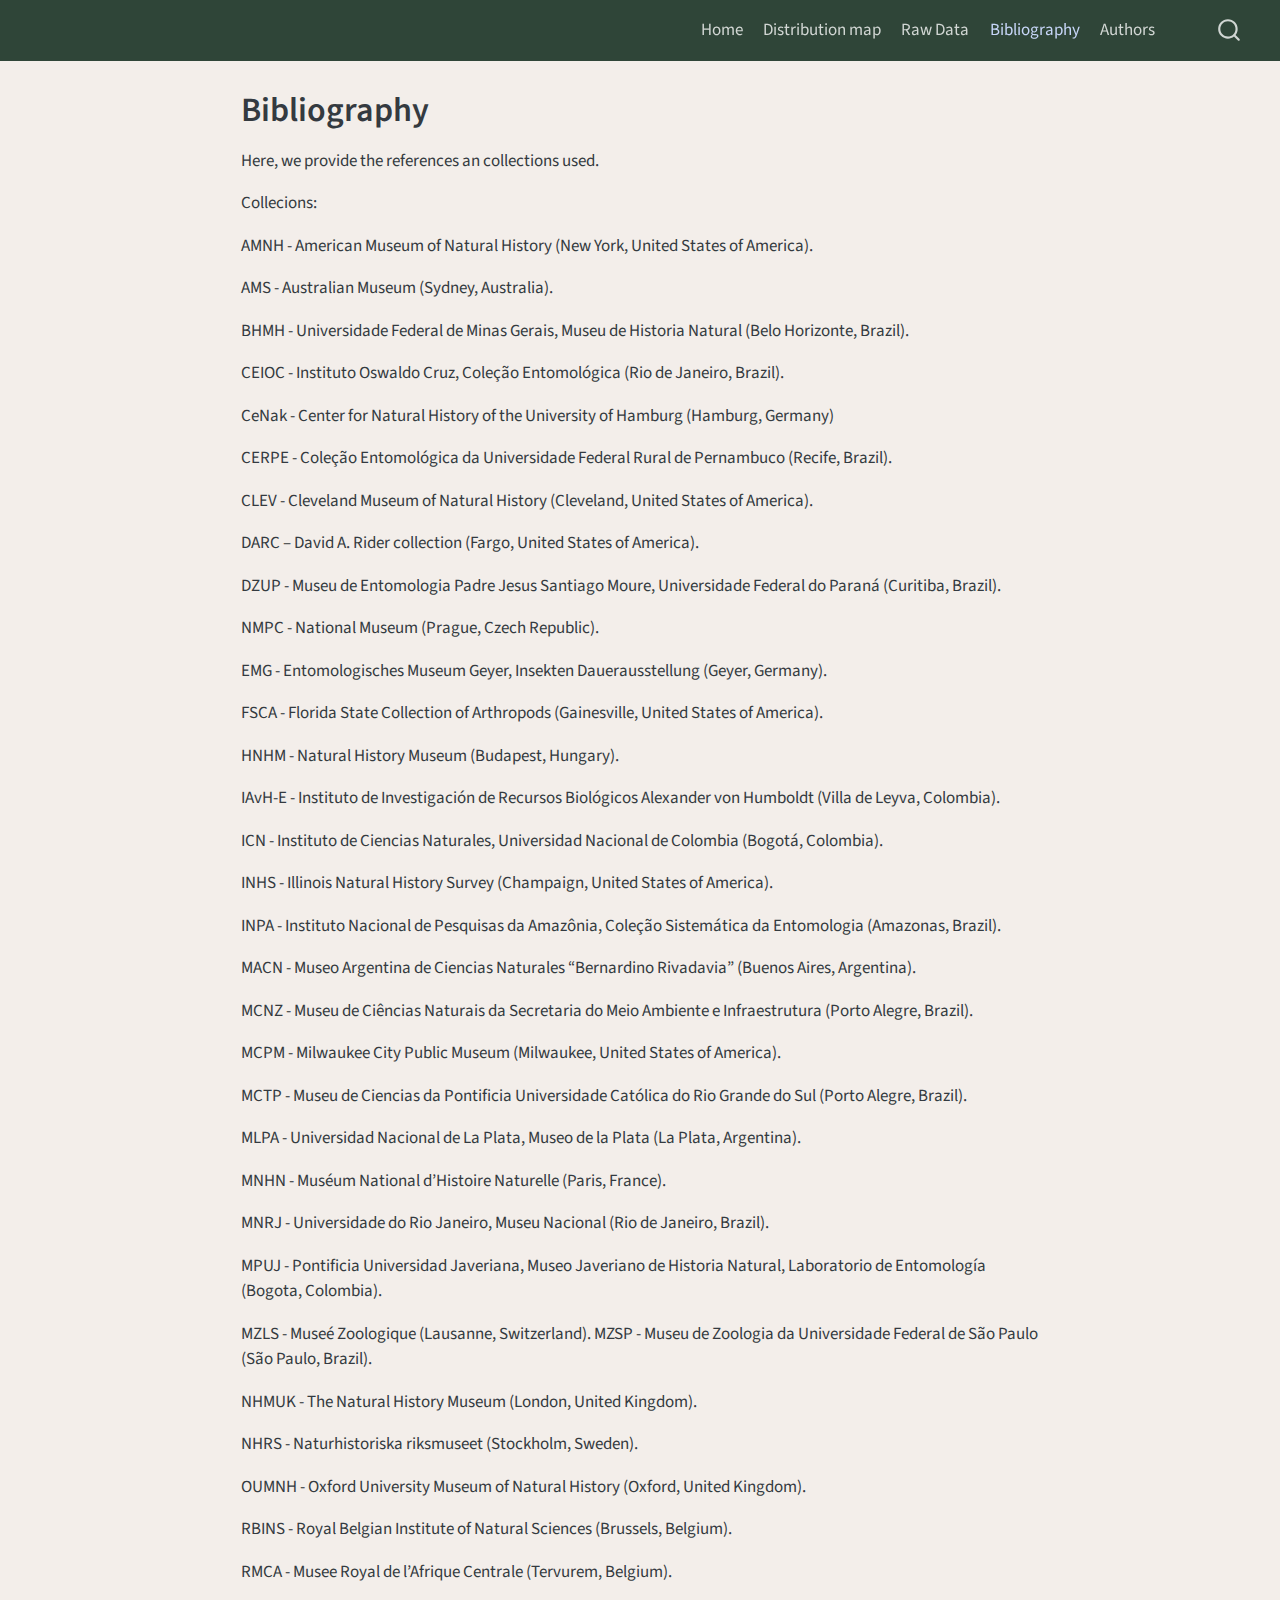
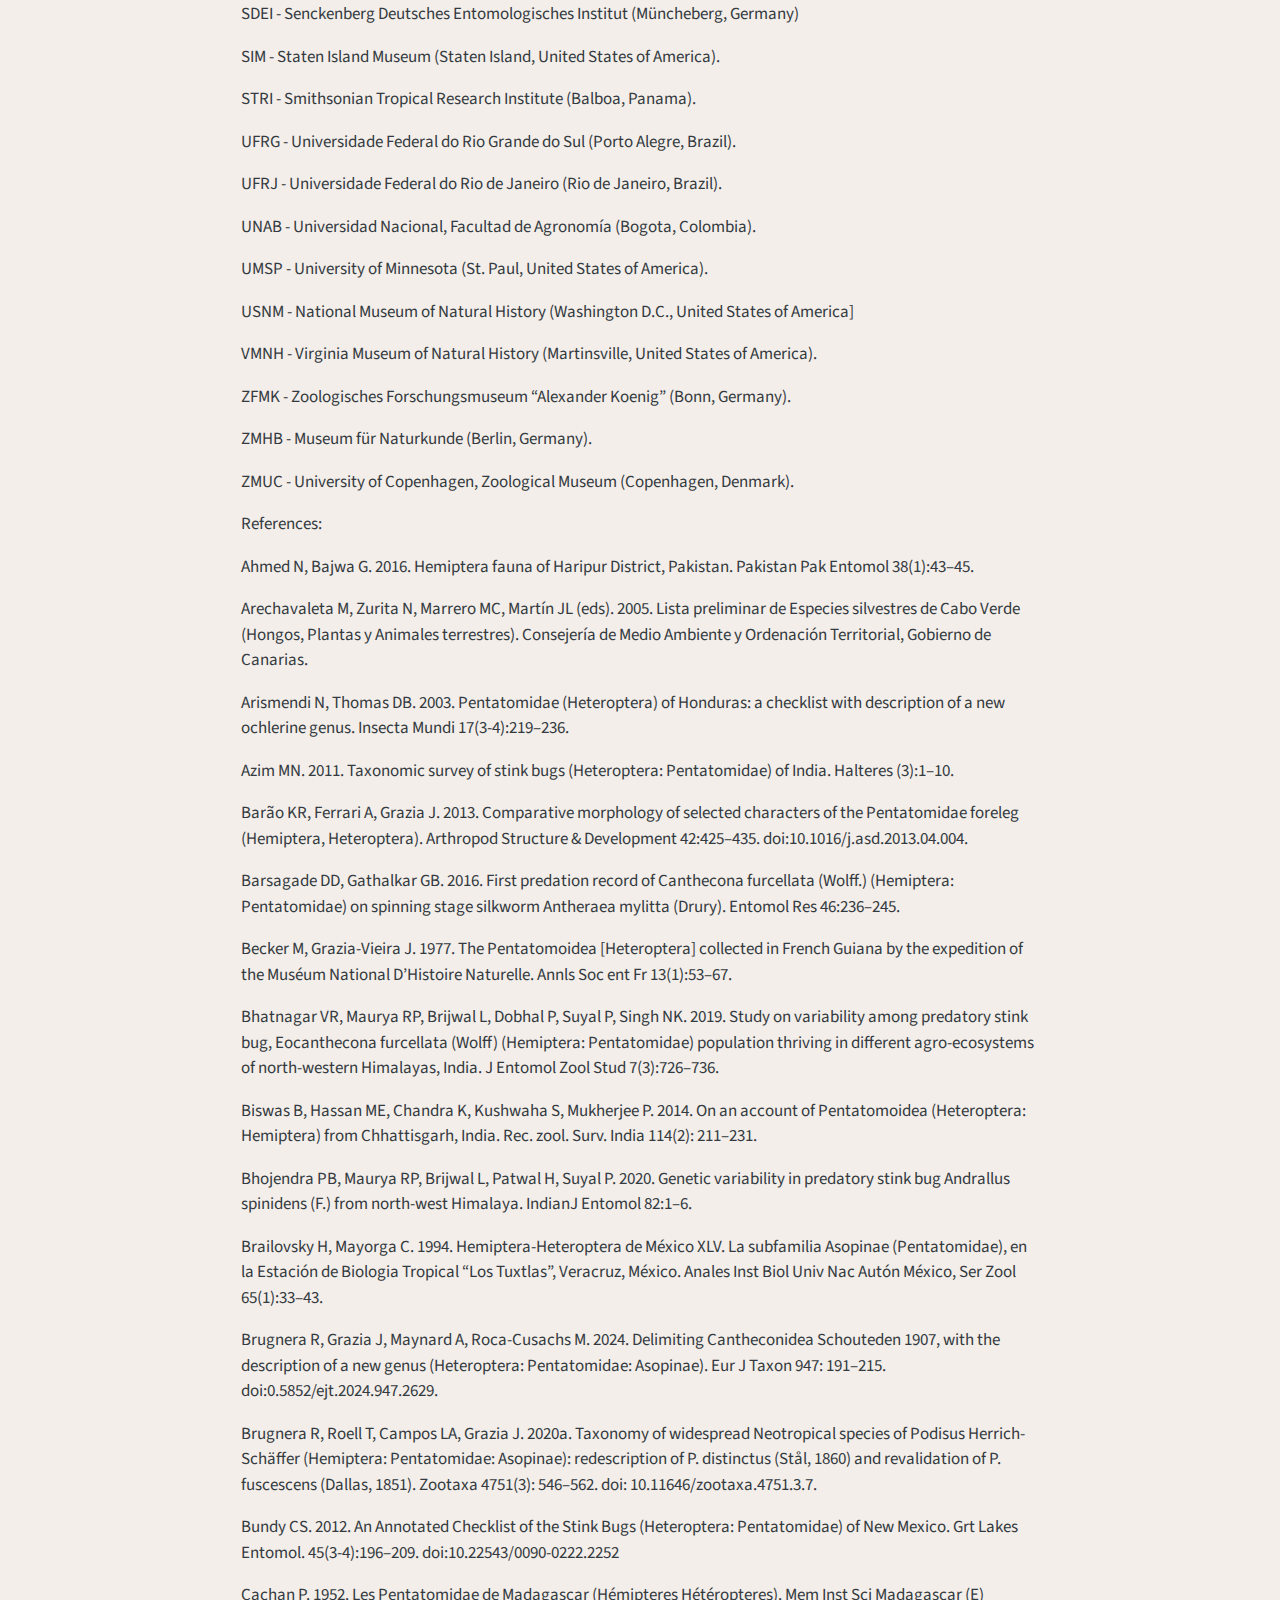
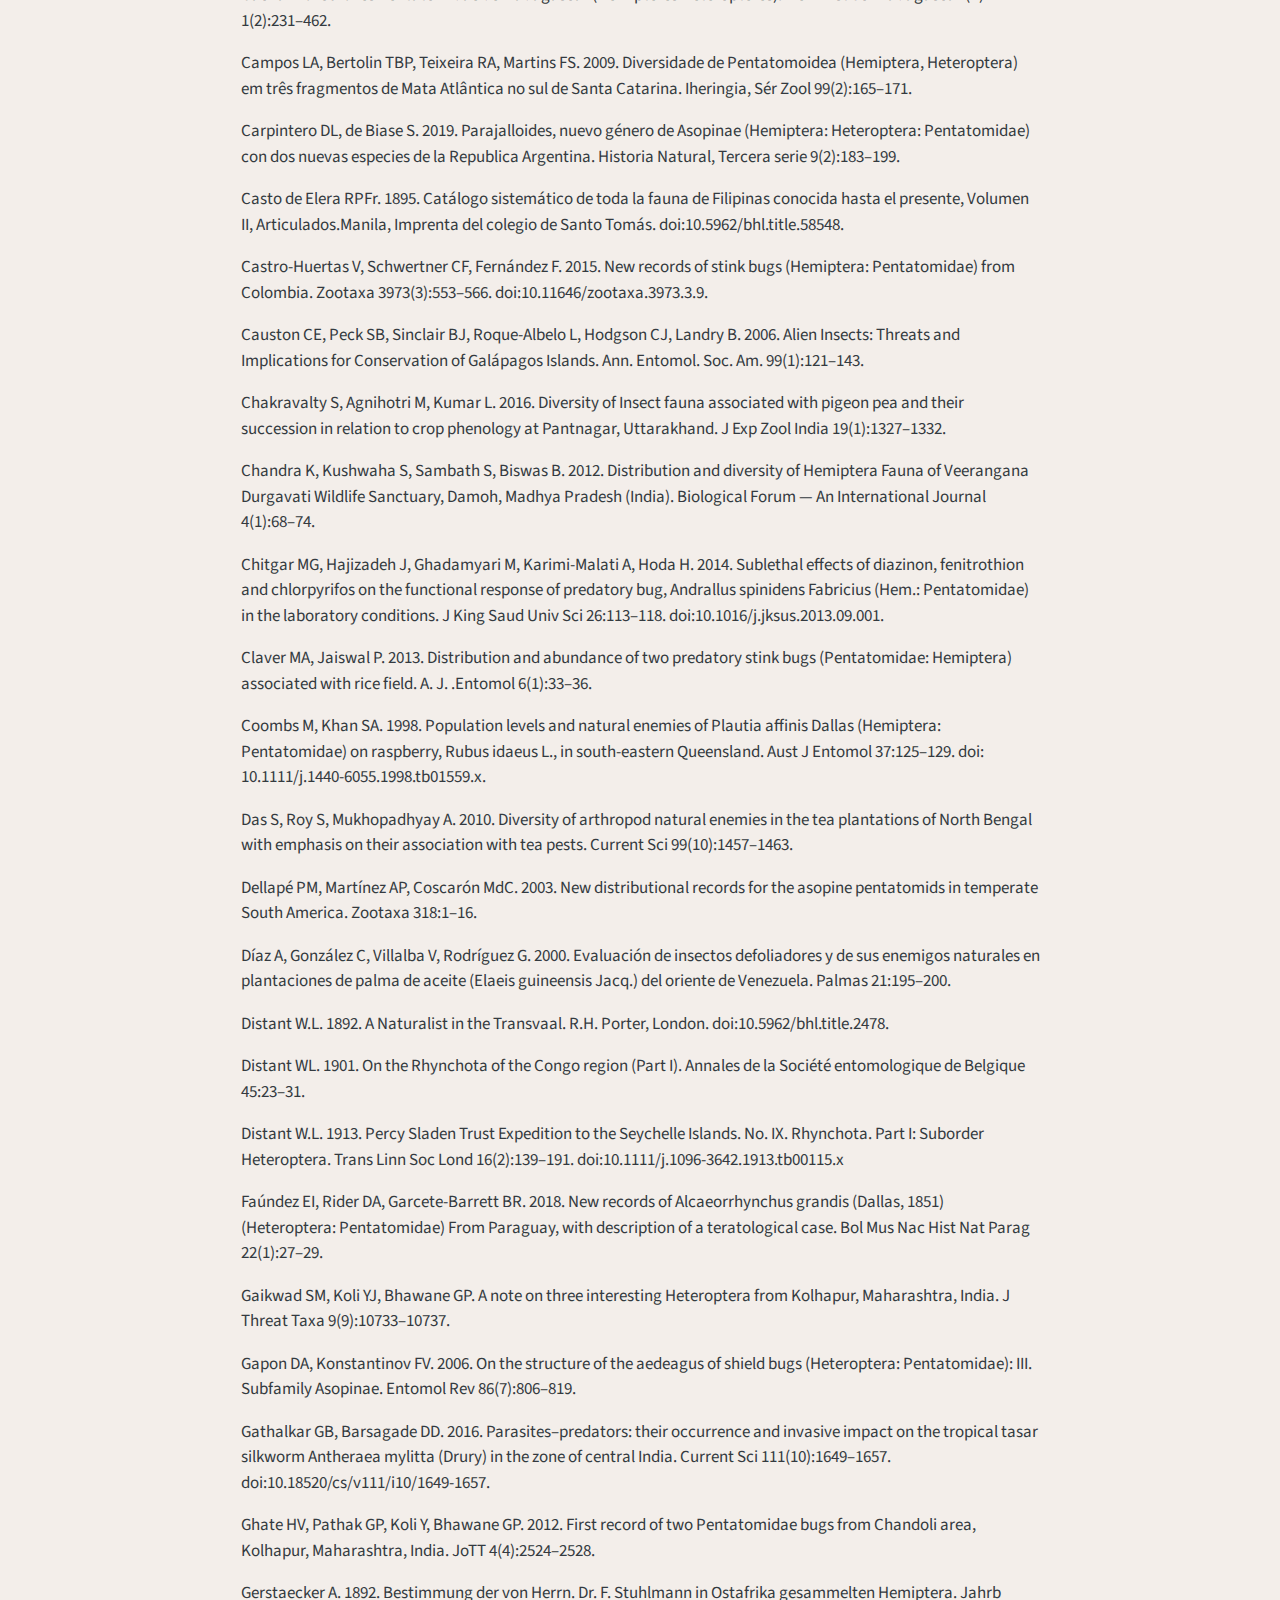
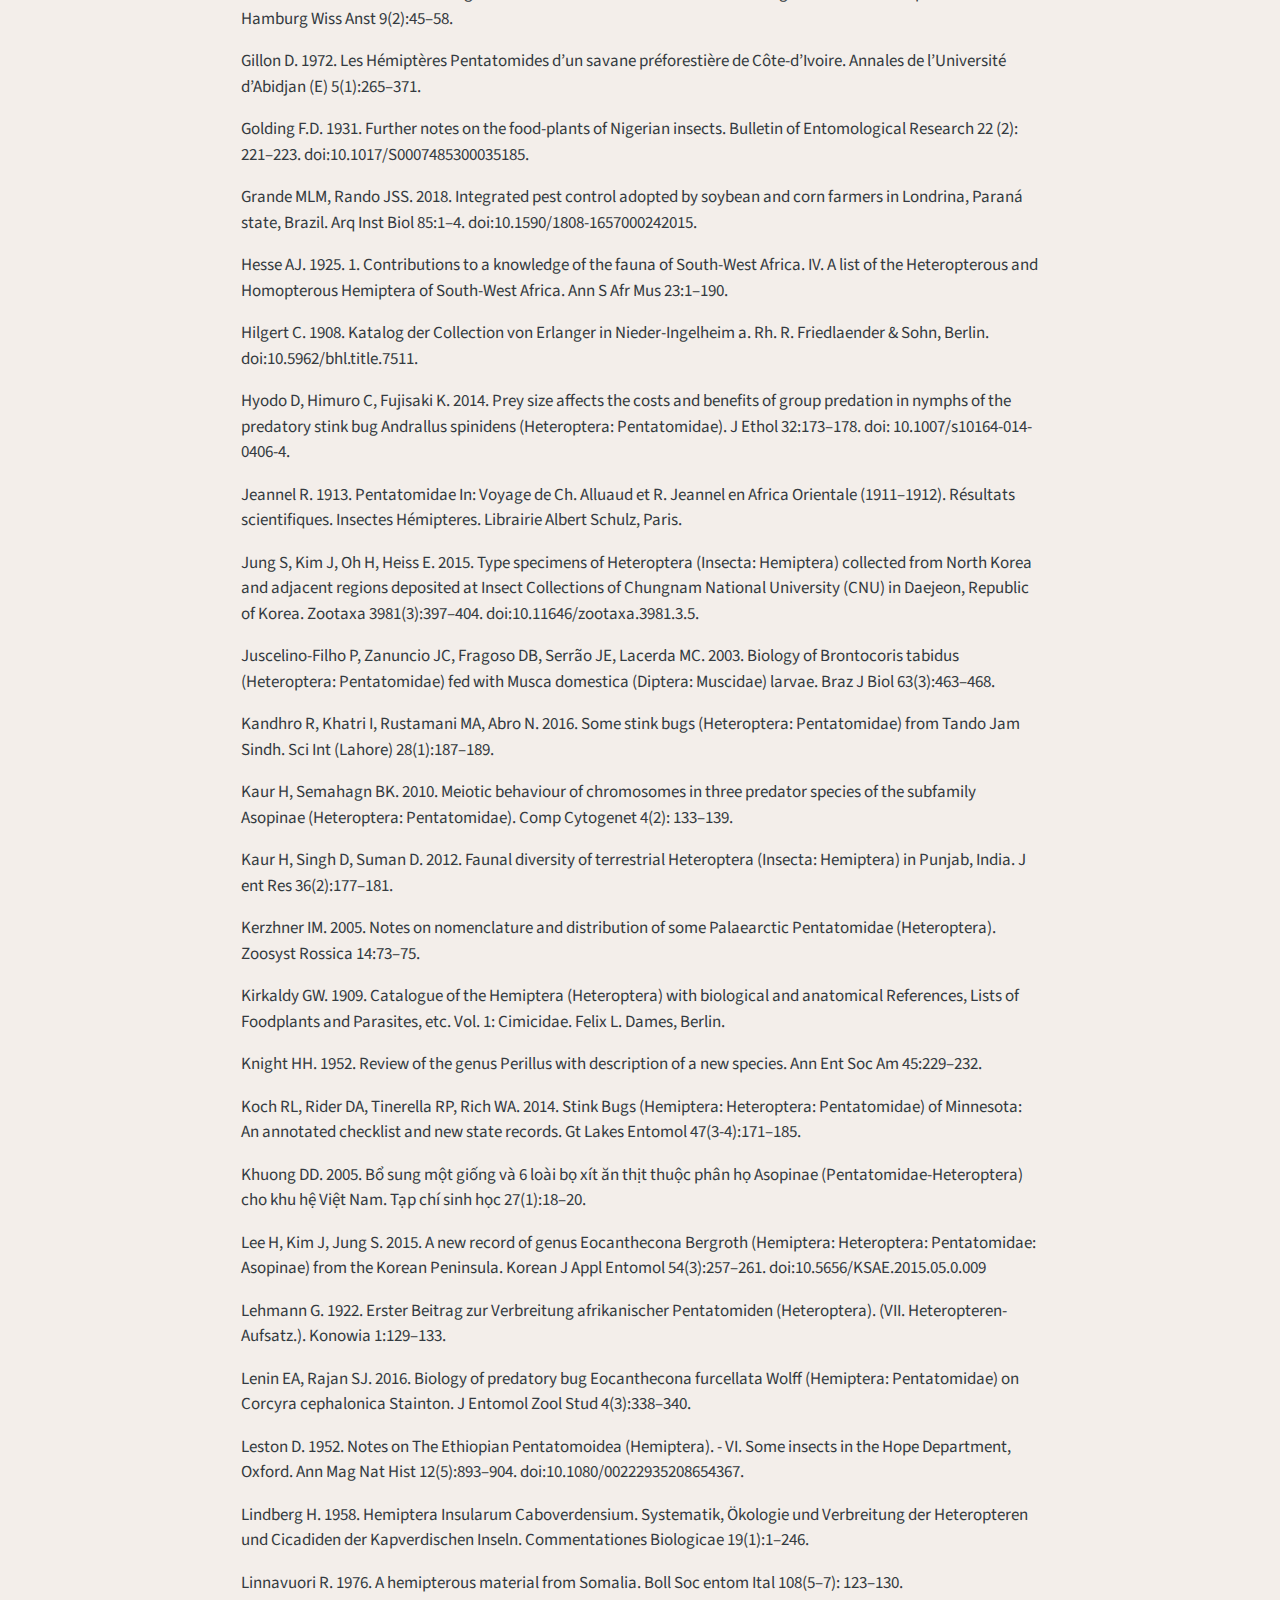
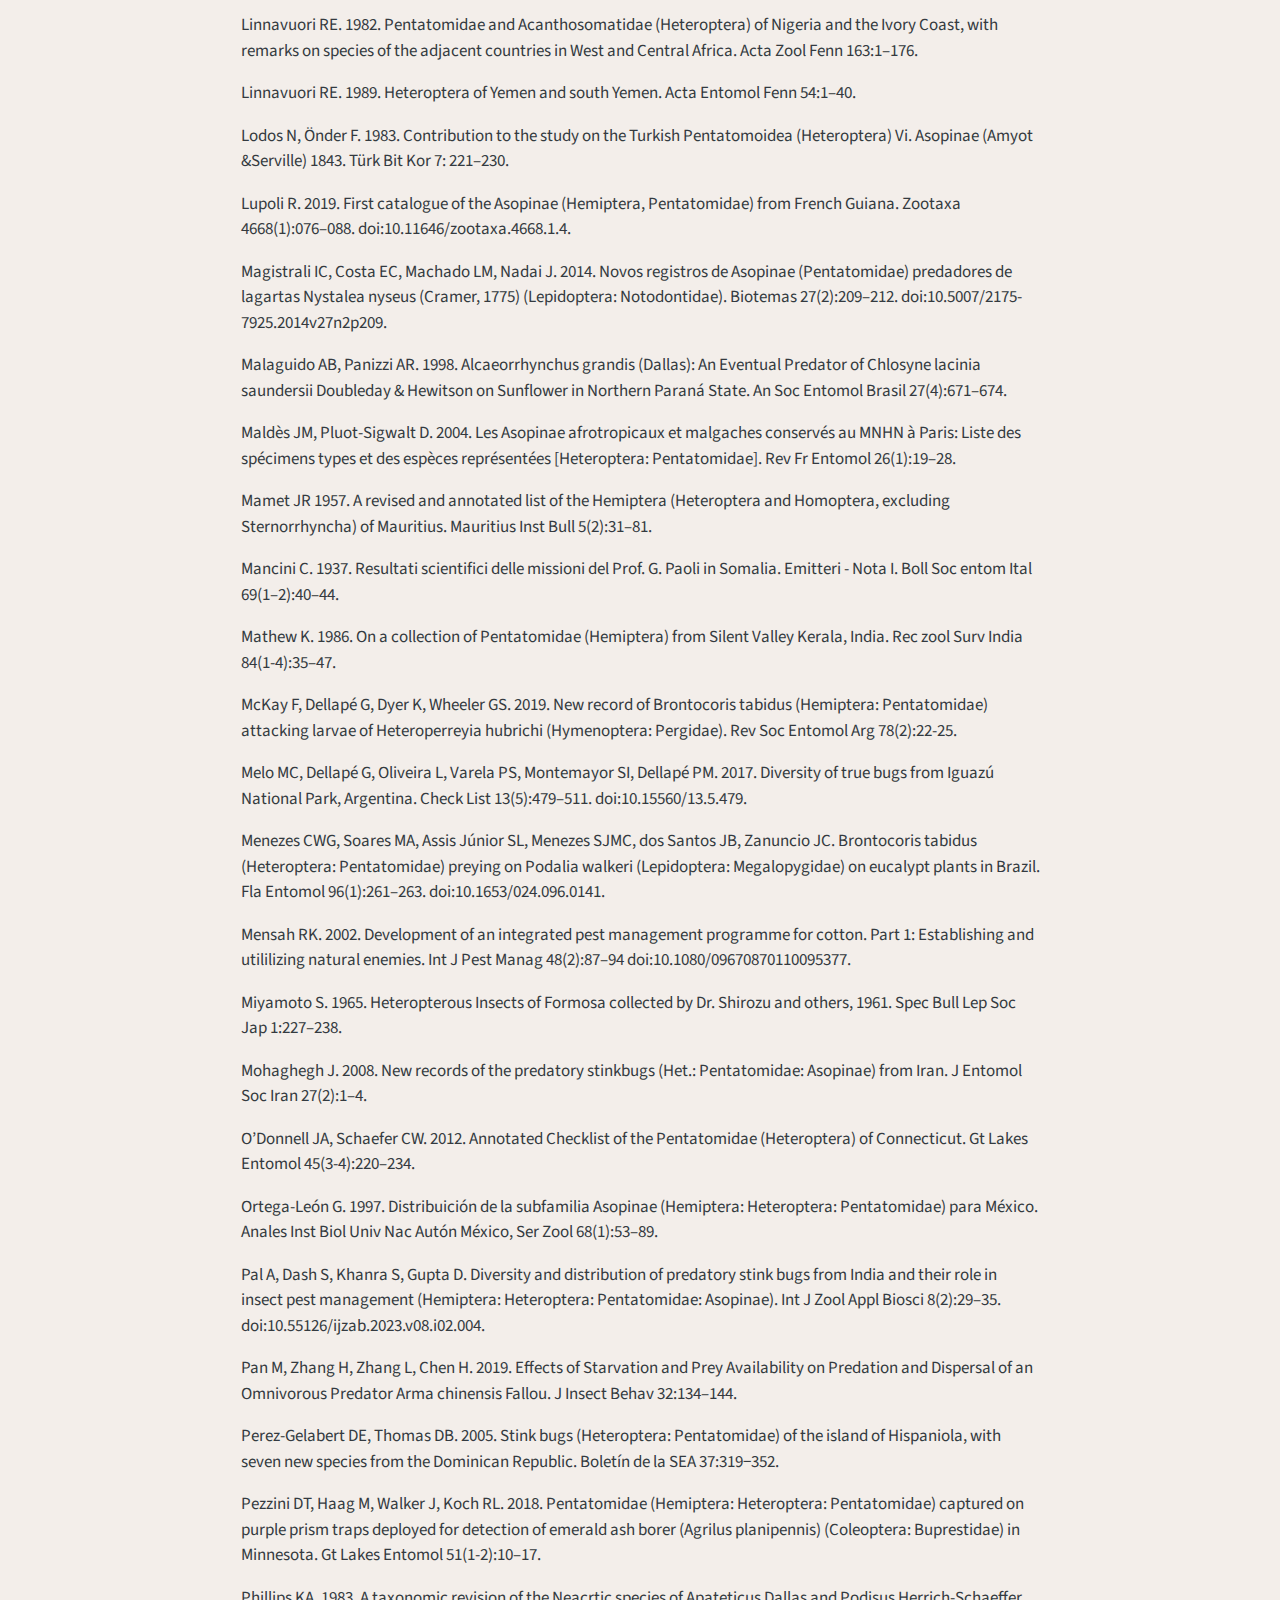
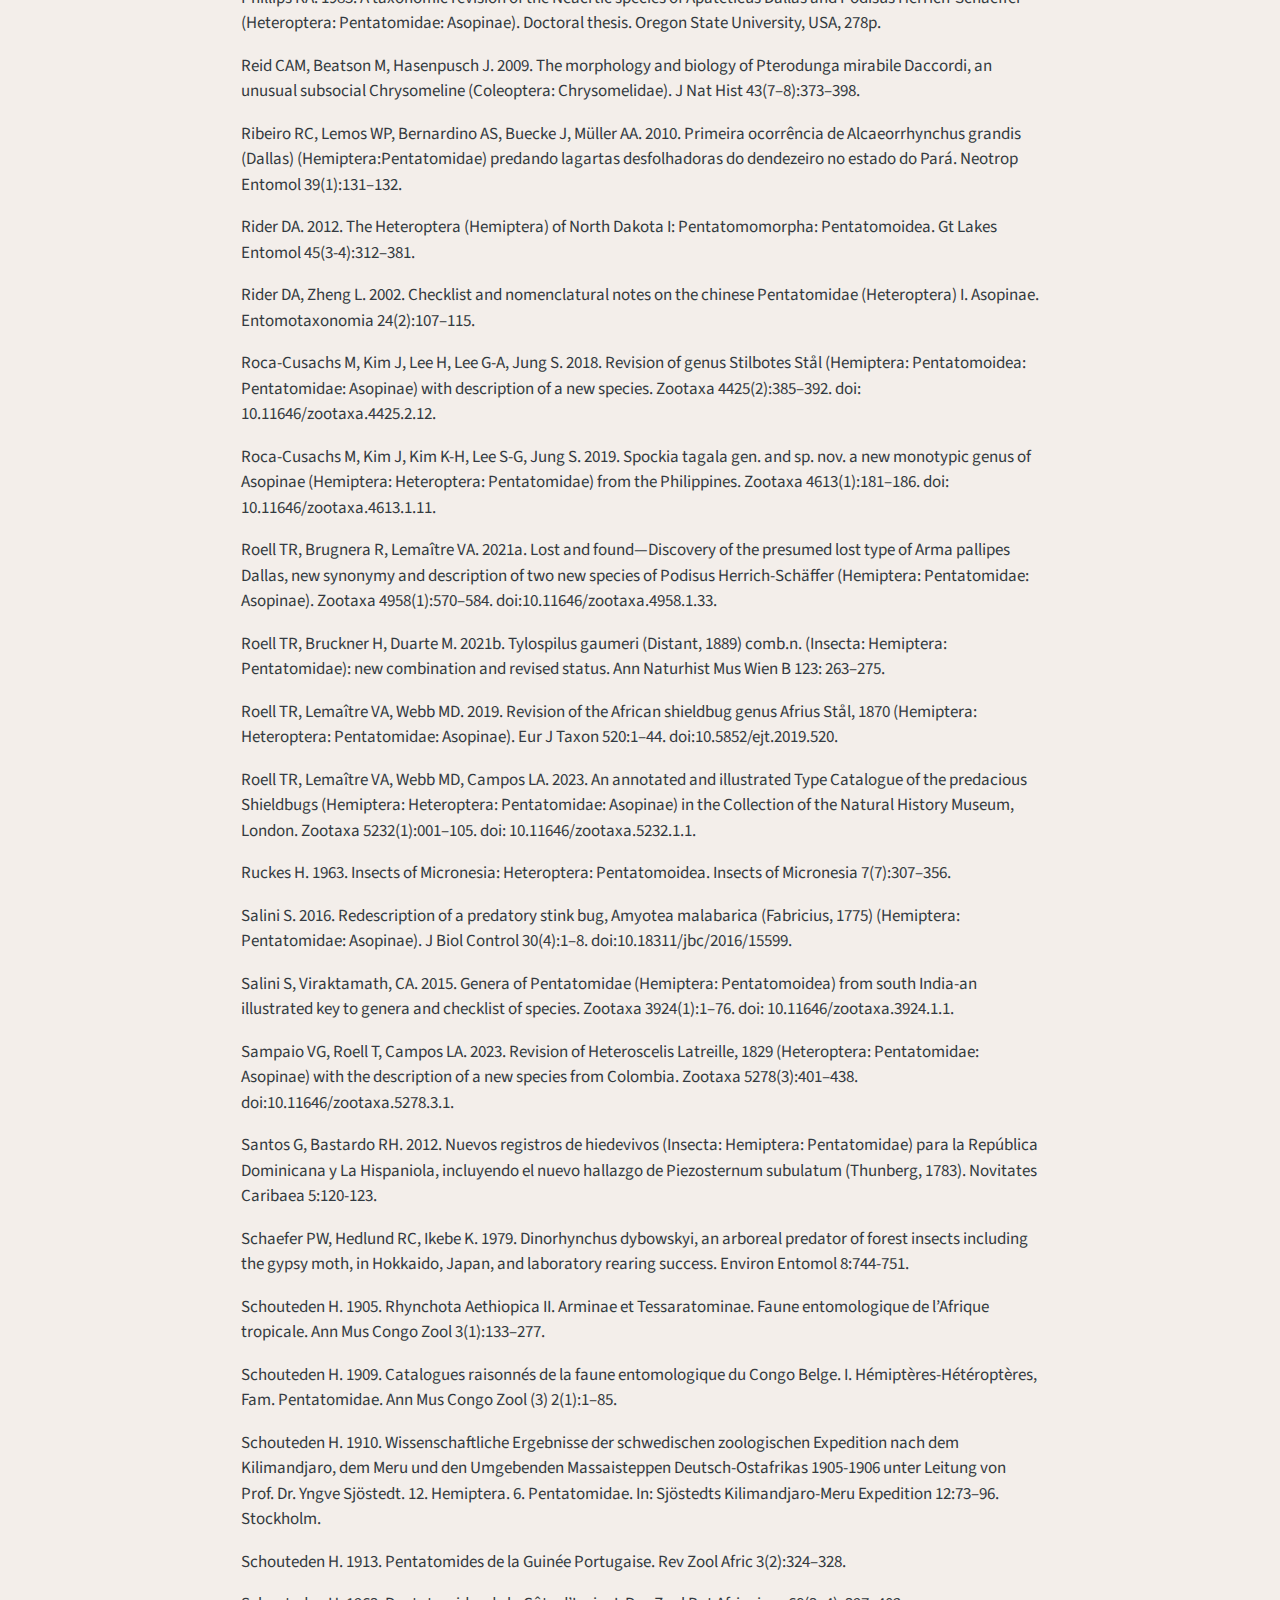
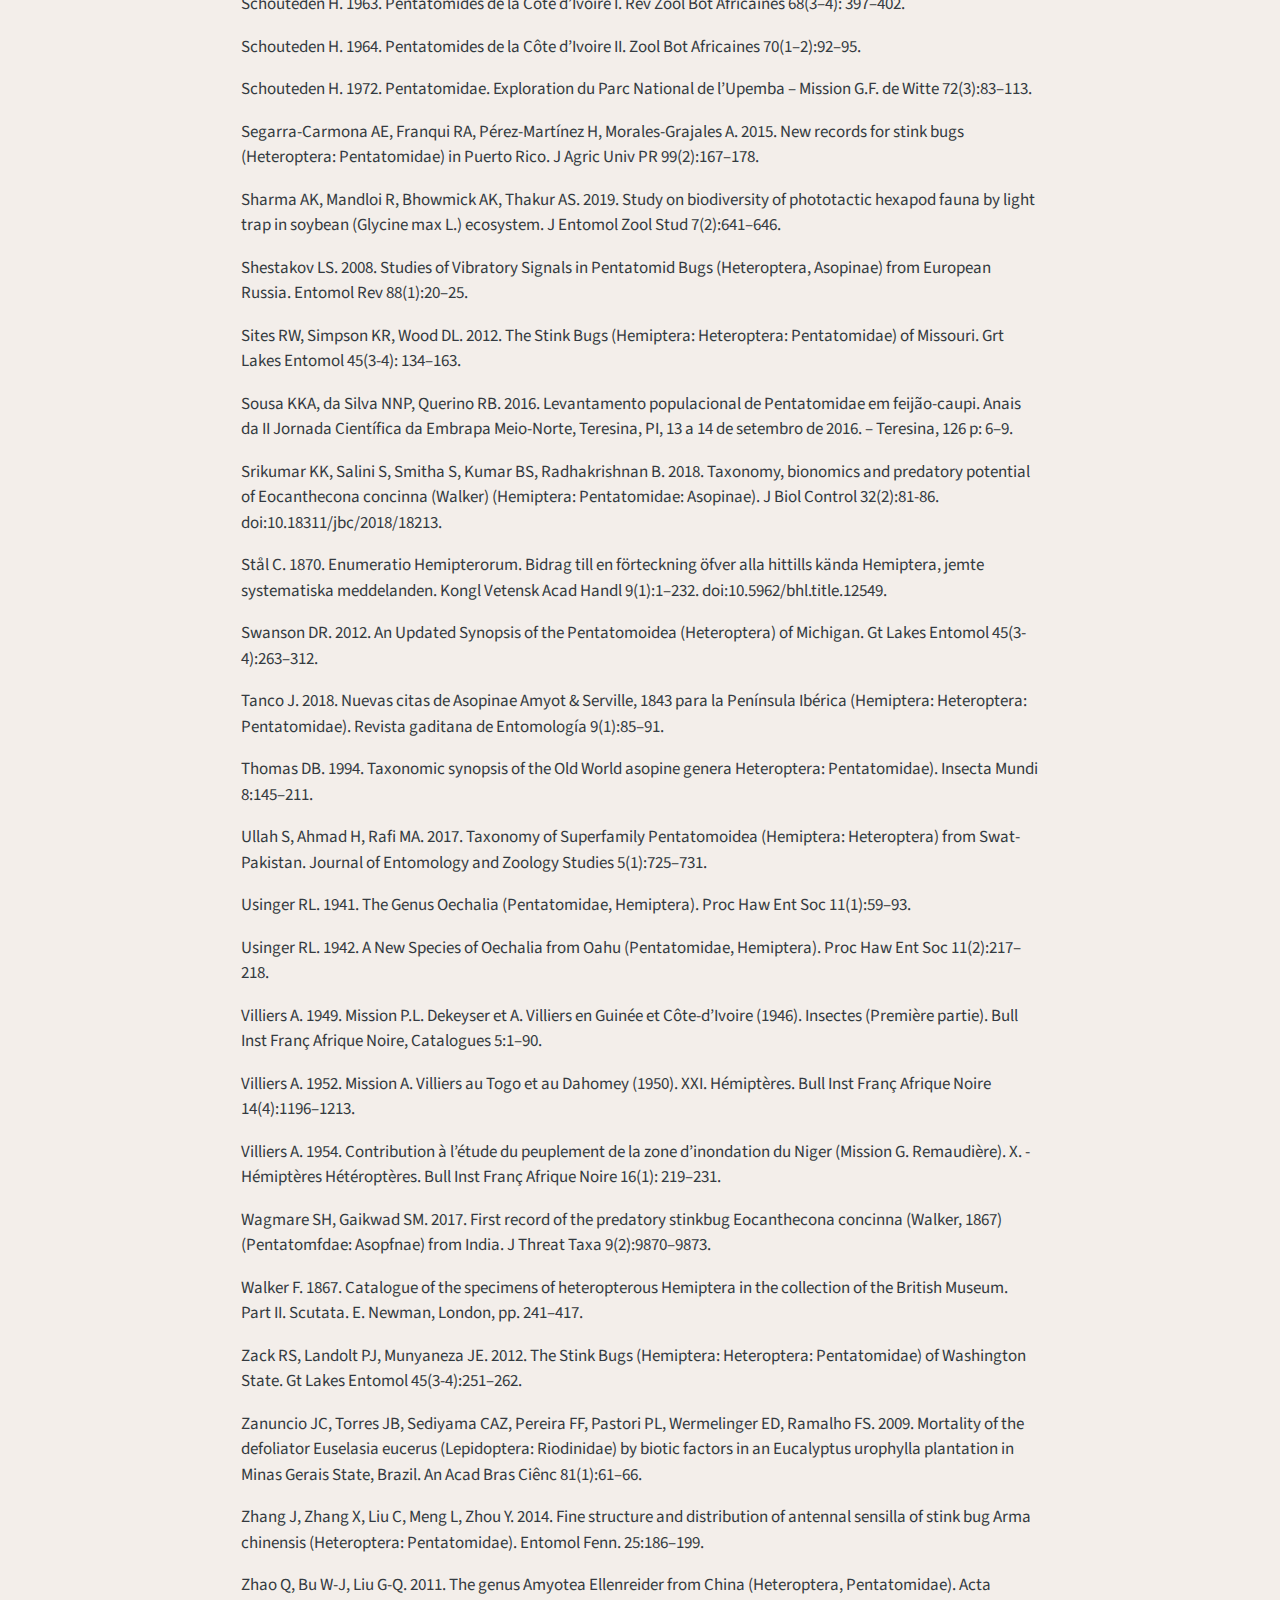
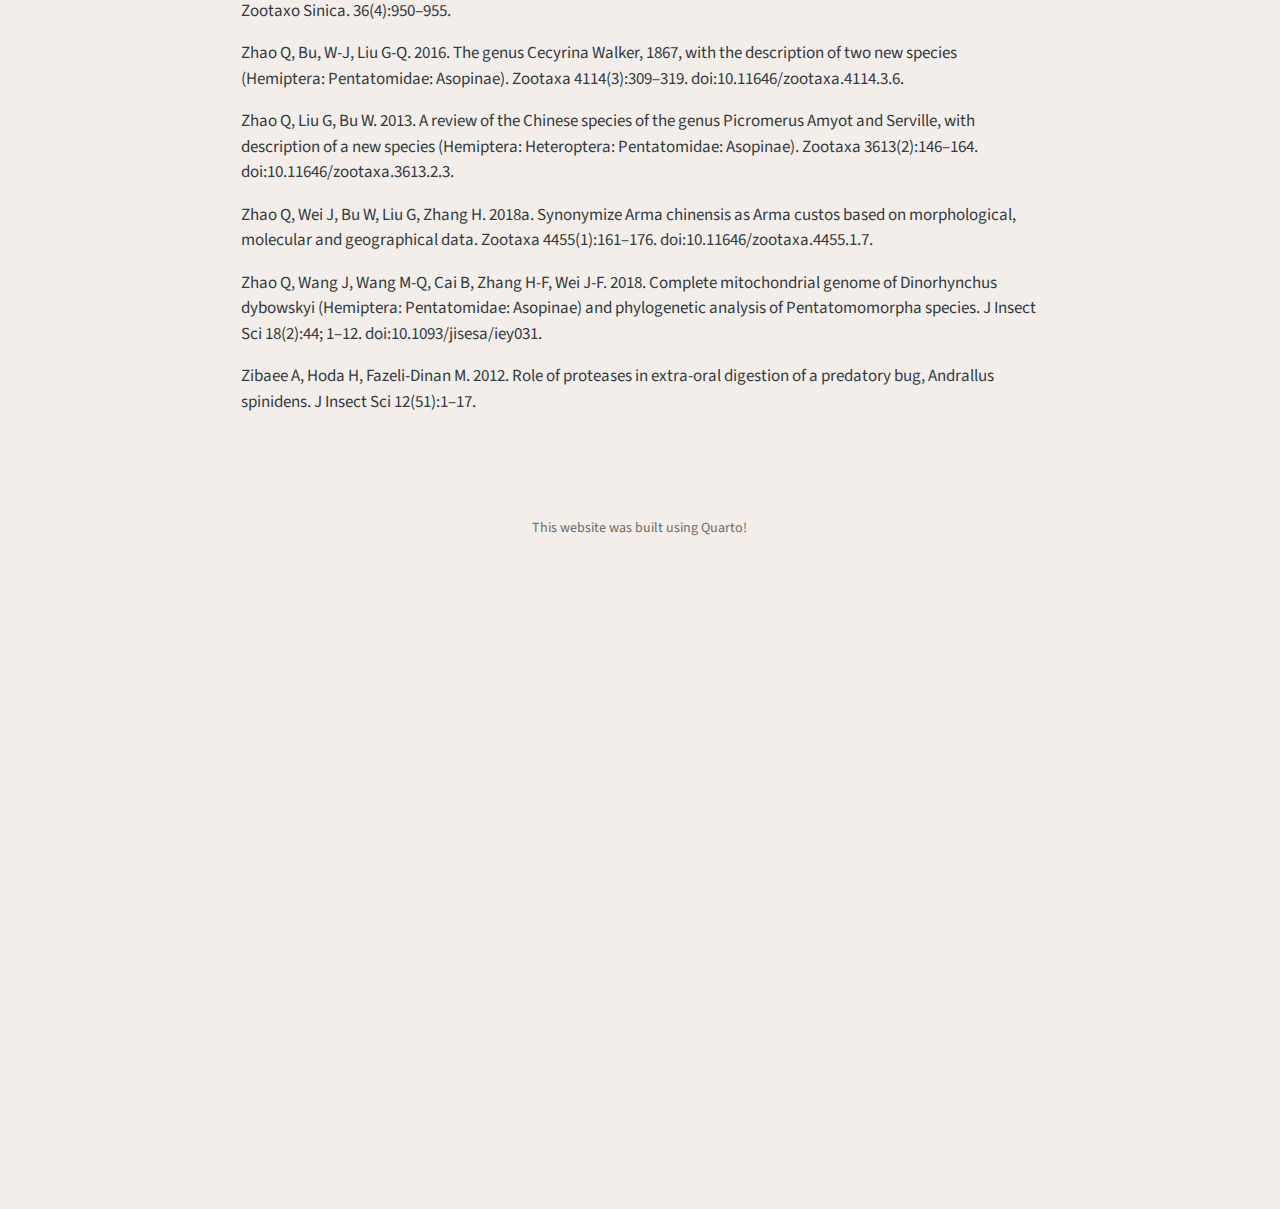
==== index.html @ 0136fcfc "Built site for gh-pages" ====
<html xmlns="http://www.w3.org/1999/xhtml">    
  <head>      
    <title>Redirect to bibliography.html</title>      
    <meta http-equiv="refresh" content="0;URL='bibliography.html'" />    
  </head>    
  <body> 
  </body>  
</html>
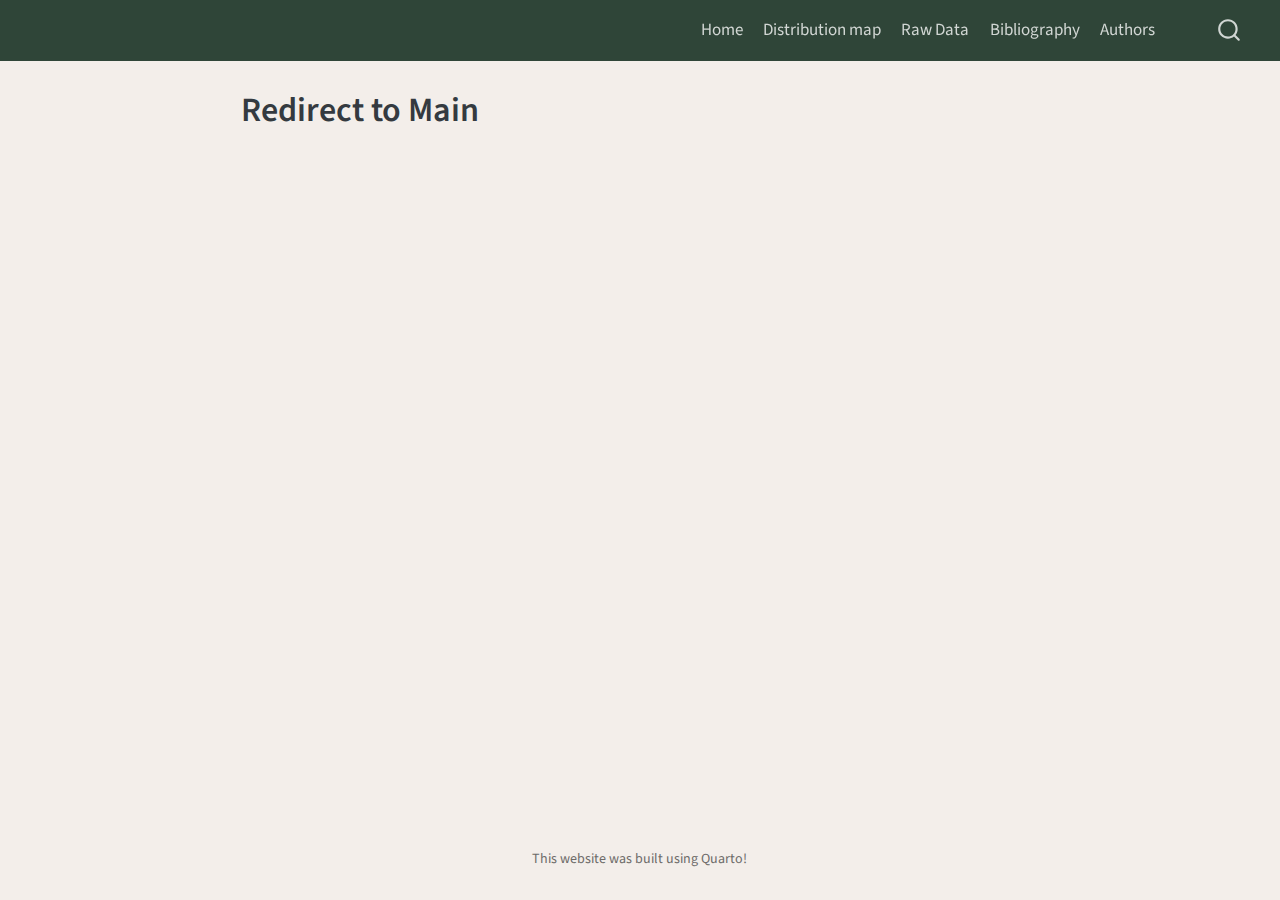
==== commit f553ab5d: "Built site for gh-pages" ====
--- a/index.html
+++ b/index.html
@@ -1,8 +1,551 @@
-<html xmlns="http://www.w3.org/1999/xhtml">    
-  <head>      
-    <title>Redirect to bibliography.html</title>      
-    <meta http-equiv="refresh" content="0;URL='bibliography.html'" />    
-  </head>    
-  <body> 
-  </body>  
-</html>     
+<!DOCTYPE html>
+<html xmlns="http://www.w3.org/1999/xhtml" lang="en" xml:lang="en"><head>
+
+<meta charset="utf-8">
+<meta name="generator" content="quarto-1.4.537">
+
+<meta name="viewport" content="width=device-width, initial-scale=1.0, user-scalable=yes">
+
+
+<title>Redirect to Main</title>
+<style>
+code{white-space: pre-wrap;}
+span.smallcaps{font-variant: small-caps;}
+div.columns{display: flex; gap: min(4vw, 1.5em);}
+div.column{flex: auto; overflow-x: auto;}
+div.hanging-indent{margin-left: 1.5em; text-indent: -1.5em;}
+ul.task-list{list-style: none;}
+ul.task-list li input[type="checkbox"] {
+  width: 0.8em;
+  margin: 0 0.8em 0.2em -1em; /* quarto-specific, see https://github.com/quarto-dev/quarto-cli/issues/4556 */ 
+  vertical-align: middle;
+}
+</style>
+
+
+<script src="site_libs/quarto-nav/quarto-nav.js"></script>
+<script src="site_libs/clipboard/clipboard.min.js"></script>
+<script src="site_libs/quarto-search/autocomplete.umd.js"></script>
+<script src="site_libs/quarto-search/fuse.min.js"></script>
+<script src="site_libs/quarto-search/quarto-search.js"></script>
+<meta name="quarto:offset" content="./">
+<script src="site_libs/quarto-html/quarto.js"></script>
+<script src="site_libs/quarto-html/popper.min.js"></script>
+<script src="site_libs/quarto-html/tippy.umd.min.js"></script>
+<script src="site_libs/quarto-html/anchor.min.js"></script>
+<link href="site_libs/quarto-html/tippy.css" rel="stylesheet">
+<link href="site_libs/quarto-html/quarto-syntax-highlighting.css" rel="stylesheet" id="quarto-text-highlighting-styles">
+<script src="site_libs/bootstrap/bootstrap.min.js"></script>
+<link href="site_libs/bootstrap/bootstrap-icons.css" rel="stylesheet">
+<link href="site_libs/bootstrap/bootstrap.min.css" rel="stylesheet" id="quarto-bootstrap" data-mode="light">
+<script src="site_libs/quarto-contrib/iconify-1.0.8/iconify-icon.min.js"></script>
+<script id="quarto-search-options" type="application/json">{
+  "location": "navbar",
+  "copy-button": false,
+  "collapse-after": 3,
+  "panel-placement": "end",
+  "type": "overlay",
+  "limit": 50,
+  "keyboard-shortcut": [
+    "f",
+    "/",
+    "s"
+  ],
+  "show-item-context": false,
+  "language": {
+    "search-no-results-text": "No results",
+    "search-matching-documents-text": "matching documents",
+    "search-copy-link-title": "Copy link to search",
+    "search-hide-matches-text": "Hide additional matches",
+    "search-more-match-text": "more match in this document",
+    "search-more-matches-text": "more matches in this document",
+    "search-clear-button-title": "Clear",
+    "search-text-placeholder": "",
+    "search-detached-cancel-button-title": "Cancel",
+    "search-submit-button-title": "Submit",
+    "search-label": "Search"
+  }
+}</script>
+
+
+</head>
+
+<body class="nav-fixed fullcontent">
+
+<div id="quarto-search-results"></div>
+  <header id="quarto-header" class="headroom fixed-top">
+    <nav class="navbar navbar-expand-lg " data-bs-theme="dark">
+      <div class="navbar-container container-fluid">
+            <div id="quarto-search" class="" title="Search"></div>
+          <button class="navbar-toggler" type="button" data-bs-toggle="collapse" data-bs-target="#navbarCollapse" aria-controls="navbarCollapse" aria-expanded="false" aria-label="Toggle navigation" onclick="if (window.quartoToggleHeadroom) { window.quartoToggleHeadroom(); }">
+  <span class="navbar-toggler-icon"></span>
+</button>
+          <div class="collapse navbar-collapse" id="navbarCollapse">
+            <ul class="navbar-nav navbar-nav-scroll ms-auto">
+  <li class="nav-item">
+    <a class="nav-link" href="./main.html"> 
+<span class="menu-text">Home</span></a>
+  </li>  
+  <li class="nav-item">
+    <a class="nav-link" href="./distr_data.html"> 
+<span class="menu-text">Distribution map</span></a>
+  </li>  
+  <li class="nav-item">
+    <a class="nav-link" href="./raw.html"> 
+<span class="menu-text">Raw Data</span></a>
+  </li>  
+  <li class="nav-item">
+    <a class="nav-link" href="./bibliography.html"> 
+<span class="menu-text">Bibliography</span></a>
+  </li>  
+  <li class="nav-item">
+    <a class="nav-link" href="./collaborators.html"> 
+<span class="menu-text">Authors</span></a>
+  </li>  
+  <li class="nav-item">
+    <a class="nav-link" href="https://www.researchgate.net/profile/Joao-Afonso-Poester-Carvalho-2"> 
+<span class="menu-text"><iconify-icon inline="" icon="simple-icons:researchgate"></iconify-icon></span></a>
+  </li>  
+  <li class="nav-item">
+    <a class="nav-link" href="https://scholar.google.com.br/citations?user=O8awK9kAAAAJ&amp;hl=pt-BR"> 
+<span class="menu-text"><iconify-icon inline="" icon="academicons:google-scholar-square"></iconify-icon></span></a>
+  </li>  
+</ul>
+          </div> <!-- /navcollapse -->
+          <div class="quarto-navbar-tools">
+</div>
+      </div> <!-- /container-fluid -->
+    </nav>
+</header>
+<!-- content -->
+<div id="quarto-content" class="quarto-container page-columns page-rows-contents page-layout-article page-navbar">
+<!-- sidebar -->
+<!-- margin-sidebar -->
+    
+<!-- main -->
+<main class="content" id="quarto-document-content">
+
+<header id="title-block-header" class="quarto-title-block default">
+<div class="quarto-title">
+<h1 class="title">Redirect to Main</h1>
+</div>
+
+
+
+<div class="quarto-title-meta">
+
+    
+  
+    
+  </div>
+  
+
+
+</header>
+
+
+
+
+
+</main> <!-- /main -->
+<script id="quarto-html-after-body" type="application/javascript">
+window.document.addEventListener("DOMContentLoaded", function (event) {
+  const toggleBodyColorMode = (bsSheetEl) => {
+    const mode = bsSheetEl.getAttribute("data-mode");
+    const bodyEl = window.document.querySelector("body");
+    if (mode === "dark") {
+      bodyEl.classList.add("quarto-dark");
+      bodyEl.classList.remove("quarto-light");
+    } else {
+      bodyEl.classList.add("quarto-light");
+      bodyEl.classList.remove("quarto-dark");
+    }
+  }
+  const toggleBodyColorPrimary = () => {
+    const bsSheetEl = window.document.querySelector("link#quarto-bootstrap");
+    if (bsSheetEl) {
+      toggleBodyColorMode(bsSheetEl);
+    }
+  }
+  toggleBodyColorPrimary();  
+  const icon = "";
+  const anchorJS = new window.AnchorJS();
+  anchorJS.options = {
+    placement: 'right',
+    icon: icon
+  };
+  anchorJS.add('.anchored');
+  const isCodeAnnotation = (el) => {
+    for (const clz of el.classList) {
+      if (clz.startsWith('code-annotation-')) {                     
+        return true;
+      }
+    }
+    return false;
+  }
+  const clipboard = new window.ClipboardJS('.code-copy-button', {
+    text: function(trigger) {
+      const codeEl = trigger.previousElementSibling.cloneNode(true);
+      for (const childEl of codeEl.children) {
+        if (isCodeAnnotation(childEl)) {
+          childEl.remove();
+        }
+      }
+      return codeEl.innerText;
+    }
+  });
+  clipboard.on('success', function(e) {
+    // button target
+    const button = e.trigger;
+    // don't keep focus
+    button.blur();
+    // flash "checked"
+    button.classList.add('code-copy-button-checked');
+    var currentTitle = button.getAttribute("title");
+    button.setAttribute("title", "Copied!");
+    let tooltip;
+    if (window.bootstrap) {
+      button.setAttribute("data-bs-toggle", "tooltip");
+      button.setAttribute("data-bs-placement", "left");
+      button.setAttribute("data-bs-title", "Copied!");
+      tooltip = new bootstrap.Tooltip(button, 
+        { trigger: "manual", 
+          customClass: "code-copy-button-tooltip",
+          offset: [0, -8]});
+      tooltip.show();    
+    }
+    setTimeout(function() {
+      if (tooltip) {
+        tooltip.hide();
+        button.removeAttribute("data-bs-title");
+        button.removeAttribute("data-bs-toggle");
+        button.removeAttribute("data-bs-placement");
+      }
+      button.setAttribute("title", currentTitle);
+      button.classList.remove('code-copy-button-checked');
+    }, 1000);
+    // clear code selection
+    e.clearSelection();
+  });
+  function tippyHover(el, contentFn, onTriggerFn, onUntriggerFn) {
+    const config = {
+      allowHTML: true,
+      maxWidth: 500,
+      delay: 100,
+      arrow: false,
+      appendTo: function(el) {
+          return el.parentElement;
+      },
+      interactive: true,
+      interactiveBorder: 10,
+      theme: 'quarto',
+      placement: 'bottom-start',
+    };
+    if (contentFn) {
+      config.content = contentFn;
+    }
+    if (onTriggerFn) {
+      config.onTrigger = onTriggerFn;
+    }
+    if (onUntriggerFn) {
+      config.onUntrigger = onUntriggerFn;
+    }
+    window.tippy(el, config); 
+  }
+  const noterefs = window.document.querySelectorAll('a[role="doc-noteref"]');
+  for (var i=0; i<noterefs.length; i++) {
+    const ref = noterefs[i];
+    tippyHover(ref, function() {
+      // use id or data attribute instead here
+      let href = ref.getAttribute('data-footnote-href') || ref.getAttribute('href');
+      try { href = new URL(href).hash; } catch {}
+      const id = href.replace(/^#\/?/, "");
+      const note = window.document.getElementById(id);
+      return note.innerHTML;
+    });
+  }
+  const xrefs = window.document.querySelectorAll('a.quarto-xref');
+  const processXRef = (id, note) => {
+    // Strip column container classes
+    const stripColumnClz = (el) => {
+      el.classList.remove("page-full", "page-columns");
+      if (el.children) {
+        for (const child of el.children) {
+          stripColumnClz(child);
+        }
+      }
+    }
+    stripColumnClz(note)
+    if (id === null || id.startsWith('sec-')) {
+      // Special case sections, only their first couple elements
+      const container = document.createElement("div");
+      if (note.children && note.children.length > 2) {
+        container.appendChild(note.children[0].cloneNode(true));
+        for (let i = 1; i < note.children.length; i++) {
+          const child = note.children[i];
+          if (child.tagName === "P" && child.innerText === "") {
+            continue;
+          } else {
+            container.appendChild(child.cloneNode(true));
+            break;
+          }
+        }
+        if (window.Quarto?.typesetMath) {
+          window.Quarto.typesetMath(container);
+        }
+        return container.innerHTML
+      } else {
+        if (window.Quarto?.typesetMath) {
+          window.Quarto.typesetMath(note);
+        }
+        return note.innerHTML;
+      }
+    } else {
+      // Remove any anchor links if they are present
+      const anchorLink = note.querySelector('a.anchorjs-link');
+      if (anchorLink) {
+        anchorLink.remove();
+      }
+      if (window.Quarto?.typesetMath) {
+        window.Quarto.typesetMath(note);
+      }
+      return note.innerHTML;
+    }
+  }
+  for (var i=0; i<xrefs.length; i++) {
+    const xref = xrefs[i];
+    tippyHover(xref, undefined, function(instance) {
+      instance.disable();
+      let url = xref.getAttribute('href');
+      let hash = undefined; 
+      if (url.startsWith('#')) {
+        hash = url;
+      } else {
+        try { hash = new URL(url).hash; } catch {}
+      }
+      if (hash) {
+        const id = hash.replace(/^#\/?/, "");
+        const note = window.document.getElementById(id);
+        if (note !== null) {
+          try {
+            const html = processXRef(id, note.cloneNode(true));
+            instance.setContent(html);
+          } finally {
+            instance.enable();
+            instance.show();
+          }
+        } else {
+          // See if we can fetch this
+          fetch(url.split('#')[0])
+          .then(res => res.text())
+          .then(html => {
+            const parser = new DOMParser();
+            const htmlDoc = parser.parseFromString(html, "text/html");
+            const note = htmlDoc.getElementById(id);
+            if (note !== null) {
+              const html = processXRef(id, note);
+              instance.setContent(html);
+            } 
+          }).finally(() => {
+            instance.enable();
+            instance.show();
+          });
+        }
+      } else {
+        // See if we can fetch a full url (with no hash to target)
+        // This is a special case and we should probably do some content thinning / targeting
+        fetch(url)
+        .then(res => res.text())
+        .then(html => {
+          const parser = new DOMParser();
+          const htmlDoc = parser.parseFromString(html, "text/html");
+          const note = htmlDoc.querySelector('main.content');
+          if (note !== null) {
+            // This should only happen for chapter cross references
+            // (since there is no id in the URL)
+            // remove the first header
+            if (note.children.length > 0 && note.children[0].tagName === "HEADER") {
+              note.children[0].remove();
+            }
+            const html = processXRef(null, note);
+            instance.setContent(html);
+          } 
+        }).finally(() => {
+          instance.enable();
+          instance.show();
+        });
+      }
+    }, function(instance) {
+    });
+  }
+      let selectedAnnoteEl;
+      const selectorForAnnotation = ( cell, annotation) => {
+        let cellAttr = 'data-code-cell="' + cell + '"';
+        let lineAttr = 'data-code-annotation="' +  annotation + '"';
+        const selector = 'span[' + cellAttr + '][' + lineAttr + ']';
+        return selector;
+      }
+      const selectCodeLines = (annoteEl) => {
+        const doc = window.document;
+        const targetCell = annoteEl.getAttribute("data-target-cell");
+        const targetAnnotation = annoteEl.getAttribute("data-target-annotation");
+        const annoteSpan = window.document.querySelector(selectorForAnnotation(targetCell, targetAnnotation));
+        const lines = annoteSpan.getAttribute("data-code-lines").split(",");
+        const lineIds = lines.map((line) => {
+          return targetCell + "-" + line;
+        })
+        let top = null;
+        let height = null;
+        let parent = null;
+        if (lineIds.length > 0) {
+            //compute the position of the single el (top and bottom and make a div)
+            const el = window.document.getElementById(lineIds[0]);
+            top = el.offsetTop;
+            height = el.offsetHeight;
+            parent = el.parentElement.parentElement;
+          if (lineIds.length > 1) {
+            const lastEl = window.document.getElementById(lineIds[lineIds.length - 1]);
+            const bottom = lastEl.offsetTop + lastEl.offsetHeight;
+            height = bottom - top;
+          }
+          if (top !== null && height !== null && parent !== null) {
+            // cook up a div (if necessary) and position it 
+            let div = window.document.getElementById("code-annotation-line-highlight");
+            if (div === null) {
+              div = window.document.createElement("div");
+              div.setAttribute("id", "code-annotation-line-highlight");
+              div.style.position = 'absolute';
+              parent.appendChild(div);
+            }
+            div.style.top = top - 2 + "px";
+            div.style.height = height + 4 + "px";
+            div.style.left = 0;
+            let gutterDiv = window.document.getElementById("code-annotation-line-highlight-gutter");
+            if (gutterDiv === null) {
+              gutterDiv = window.document.createElement("div");
+              gutterDiv.setAttribute("id", "code-annotation-line-highlight-gutter");
+              gutterDiv.style.position = 'absolute';
+              const codeCell = window.document.getElementById(targetCell);
+              const gutter = codeCell.querySelector('.code-annotation-gutter');
+              gutter.appendChild(gutterDiv);
+            }
+            gutterDiv.style.top = top - 2 + "px";
+            gutterDiv.style.height = height + 4 + "px";
+          }
+          selectedAnnoteEl = annoteEl;
+        }
+      };
+      const unselectCodeLines = () => {
+        const elementsIds = ["code-annotation-line-highlight", "code-annotation-line-highlight-gutter"];
+        elementsIds.forEach((elId) => {
+          const div = window.document.getElementById(elId);
+          if (div) {
+            div.remove();
+          }
+        });
+        selectedAnnoteEl = undefined;
+      };
+        // Handle positioning of the toggle
+    window.addEventListener(
+      "resize",
+      throttle(() => {
+        elRect = undefined;
+        if (selectedAnnoteEl) {
+          selectCodeLines(selectedAnnoteEl);
+        }
+      }, 10)
+    );
+    function throttle(fn, ms) {
+    let throttle = false;
+    let timer;
+      return (...args) => {
+        if(!throttle) { // first call gets through
+            fn.apply(this, args);
+            throttle = true;
+        } else { // all the others get throttled
+            if(timer) clearTimeout(timer); // cancel #2
+            timer = setTimeout(() => {
+              fn.apply(this, args);
+              timer = throttle = false;
+            }, ms);
+        }
+      };
+    }
+      // Attach click handler to the DT
+      const annoteDls = window.document.querySelectorAll('dt[data-target-cell]');
+      for (const annoteDlNode of annoteDls) {
+        annoteDlNode.addEventListener('click', (event) => {
+          const clickedEl = event.target;
+          if (clickedEl !== selectedAnnoteEl) {
+            unselectCodeLines();
+            const activeEl = window.document.querySelector('dt[data-target-cell].code-annotation-active');
+            if (activeEl) {
+              activeEl.classList.remove('code-annotation-active');
+            }
+            selectCodeLines(clickedEl);
+            clickedEl.classList.add('code-annotation-active');
+          } else {
+            // Unselect the line
+            unselectCodeLines();
+            clickedEl.classList.remove('code-annotation-active');
+          }
+        });
+      }
+  const findCites = (el) => {
+    const parentEl = el.parentElement;
+    if (parentEl) {
+      const cites = parentEl.dataset.cites;
+      if (cites) {
+        return {
+          el,
+          cites: cites.split(' ')
+        };
+      } else {
+        return findCites(el.parentElement)
+      }
+    } else {
+      return undefined;
+    }
+  };
+  var bibliorefs = window.document.querySelectorAll('a[role="doc-biblioref"]');
+  for (var i=0; i<bibliorefs.length; i++) {
+    const ref = bibliorefs[i];
+    const citeInfo = findCites(ref);
+    if (citeInfo) {
+      tippyHover(citeInfo.el, function() {
+        var popup = window.document.createElement('div');
+        citeInfo.cites.forEach(function(cite) {
+          var citeDiv = window.document.createElement('div');
+          citeDiv.classList.add('hanging-indent');
+          citeDiv.classList.add('csl-entry');
+          var biblioDiv = window.document.getElementById('ref-' + cite);
+          if (biblioDiv) {
+            citeDiv.innerHTML = biblioDiv.innerHTML;
+          }
+          popup.appendChild(citeDiv);
+        });
+        return popup.innerHTML;
+      });
+    }
+  }
+});
+</script>
+</div> <!-- /content -->
+<footer class="footer">
+  <div class="nav-footer">
+    <div class="nav-footer-left">
+      &nbsp;
+    </div>   
+    <div class="nav-footer-center">
+<p>This website was built using Quarto!</p>
+</div>
+    <div class="nav-footer-right">
+      &nbsp;
+    </div>
+  </div>
+</footer>
+
+
+
+
+</body></html>--- a/site_libs/quarto-html/tippy.css
+++ b/site_libs/quarto-html/tippy.css
@@ -0,0 +1 @@
+.tippy-box[data-animation=fade][data-state=hidden]{opacity:0}[data-tippy-root]{max-width:calc(100vw - 10px)}.tippy-box{position:relative;background-color:#333;color:#fff;border-radius:4px;font-size:14px;line-height:1.4;white-space:normal;outline:0;transition-property:transform,visibility,opacity}.tippy-box[data-placement^=top]>.tippy-arrow{bottom:0}.tippy-box[data-placement^=top]>.tippy-arrow:before{bottom:-7px;left:0;border-width:8px 8px 0;border-top-color:initial;transform-origin:center top}.tippy-box[data-placement^=bottom]>.tippy-arrow{top:0}.tippy-box[data-placement^=bottom]>.tippy-arrow:before{top:-7px;left:0;border-width:0 8px 8px;border-bottom-color:initial;transform-origin:center bottom}.tippy-box[data-placement^=left]>.tippy-arrow{right:0}.tippy-box[data-placement^=left]>.tippy-arrow:before{border-width:8px 0 8px 8px;border-left-color:initial;right:-7px;transform-origin:center left}.tippy-box[data-placement^=right]>.tippy-arrow{left:0}.tippy-box[data-placement^=right]>.tippy-arrow:before{left:-7px;border-width:8px 8px 8px 0;border-right-color:initial;transform-origin:center right}.tippy-box[data-inertia][data-state=visible]{transition-timing-function:cubic-bezier(.54,1.5,.38,1.11)}.tippy-arrow{width:16px;height:16px;color:#333}.tippy-arrow:before{content:"";position:absolute;border-color:transparent;border-style:solid}.tippy-content{position:relative;padding:5px 9px;z-index:1}--- a/site_libs/quarto-html/quarto-syntax-highlighting.css
+++ b/site_libs/quarto-html/quarto-syntax-highlighting.css
@@ -0,0 +1,203 @@
+/* quarto syntax highlight colors */
+:root {
+  --quarto-hl-ot-color: #003B4F;
+  --quarto-hl-at-color: #657422;
+  --quarto-hl-ss-color: #20794D;
+  --quarto-hl-an-color: #5E5E5E;
+  --quarto-hl-fu-color: #4758AB;
+  --quarto-hl-st-color: #20794D;
+  --quarto-hl-cf-color: #003B4F;
+  --quarto-hl-op-color: #5E5E5E;
+  --quarto-hl-er-color: #AD0000;
+  --quarto-hl-bn-color: #AD0000;
+  --quarto-hl-al-color: #AD0000;
+  --quarto-hl-va-color: #111111;
+  --quarto-hl-bu-color: inherit;
+  --quarto-hl-ex-color: inherit;
+  --quarto-hl-pp-color: #AD0000;
+  --quarto-hl-in-color: #5E5E5E;
+  --quarto-hl-vs-color: #20794D;
+  --quarto-hl-wa-color: #5E5E5E;
+  --quarto-hl-do-color: #5E5E5E;
+  --quarto-hl-im-color: #00769E;
+  --quarto-hl-ch-color: #20794D;
+  --quarto-hl-dt-color: #AD0000;
+  --quarto-hl-fl-color: #AD0000;
+  --quarto-hl-co-color: #5E5E5E;
+  --quarto-hl-cv-color: #5E5E5E;
+  --quarto-hl-cn-color: #8f5902;
+  --quarto-hl-sc-color: #5E5E5E;
+  --quarto-hl-dv-color: #AD0000;
+  --quarto-hl-kw-color: #003B4F;
+}
+
+/* other quarto variables */
+:root {
+  --quarto-font-monospace: SFMono-Regular, Menlo, Monaco, Consolas, "Liberation Mono", "Courier New", monospace;
+}
+
+pre > code.sourceCode > span {
+  color: #003B4F;
+}
+
+code span {
+  color: #003B4F;
+}
+
+code.sourceCode > span {
+  color: #003B4F;
+}
+
+div.sourceCode,
+div.sourceCode pre.sourceCode {
+  color: #003B4F;
+}
+
+code span.ot {
+  color: #003B4F;
+  font-style: inherit;
+}
+
+code span.at {
+  color: #657422;
+  font-style: inherit;
+}
+
+code span.ss {
+  color: #20794D;
+  font-style: inherit;
+}
+
+code span.an {
+  color: #5E5E5E;
+  font-style: inherit;
+}
+
+code span.fu {
+  color: #4758AB;
+  font-style: inherit;
+}
+
+code span.st {
+  color: #20794D;
+  font-style: inherit;
+}
+
+code span.cf {
+  color: #003B4F;
+  font-style: inherit;
+}
+
+code span.op {
+  color: #5E5E5E;
+  font-style: inherit;
+}
+
+code span.er {
+  color: #AD0000;
+  font-style: inherit;
+}
+
+code span.bn {
+  color: #AD0000;
+  font-style: inherit;
+}
+
+code span.al {
+  color: #AD0000;
+  font-style: inherit;
+}
+
+code span.va {
+  color: #111111;
+  font-style: inherit;
+}
+
+code span.bu {
+  font-style: inherit;
+}
+
+code span.ex {
+  font-style: inherit;
+}
+
+code span.pp {
+  color: #AD0000;
+  font-style: inherit;
+}
+
+code span.in {
+  color: #5E5E5E;
+  font-style: inherit;
+}
+
+code span.vs {
+  color: #20794D;
+  font-style: inherit;
+}
+
+code span.wa {
+  color: #5E5E5E;
+  font-style: italic;
+}
+
+code span.do {
+  color: #5E5E5E;
+  font-style: italic;
+}
+
+code span.im {
+  color: #00769E;
+  font-style: inherit;
+}
+
+code span.ch {
+  color: #20794D;
+  font-style: inherit;
+}
+
+code span.dt {
+  color: #AD0000;
+  font-style: inherit;
+}
+
+code span.fl {
+  color: #AD0000;
+  font-style: inherit;
+}
+
+code span.co {
+  color: #5E5E5E;
+  font-style: inherit;
+}
+
+code span.cv {
+  color: #5E5E5E;
+  font-style: italic;
+}
+
+code span.cn {
+  color: #8f5902;
+  font-style: inherit;
+}
+
+code span.sc {
+  color: #5E5E5E;
+  font-style: inherit;
+}
+
+code span.dv {
+  color: #AD0000;
+  font-style: inherit;
+}
+
+code span.kw {
+  color: #003B4F;
+  font-style: inherit;
+}
+
+.prevent-inlining {
+  content: "</";
+}
+
+/*# sourceMappingURL=debc5d5d77c3f9108843748ff7464032.css.map */
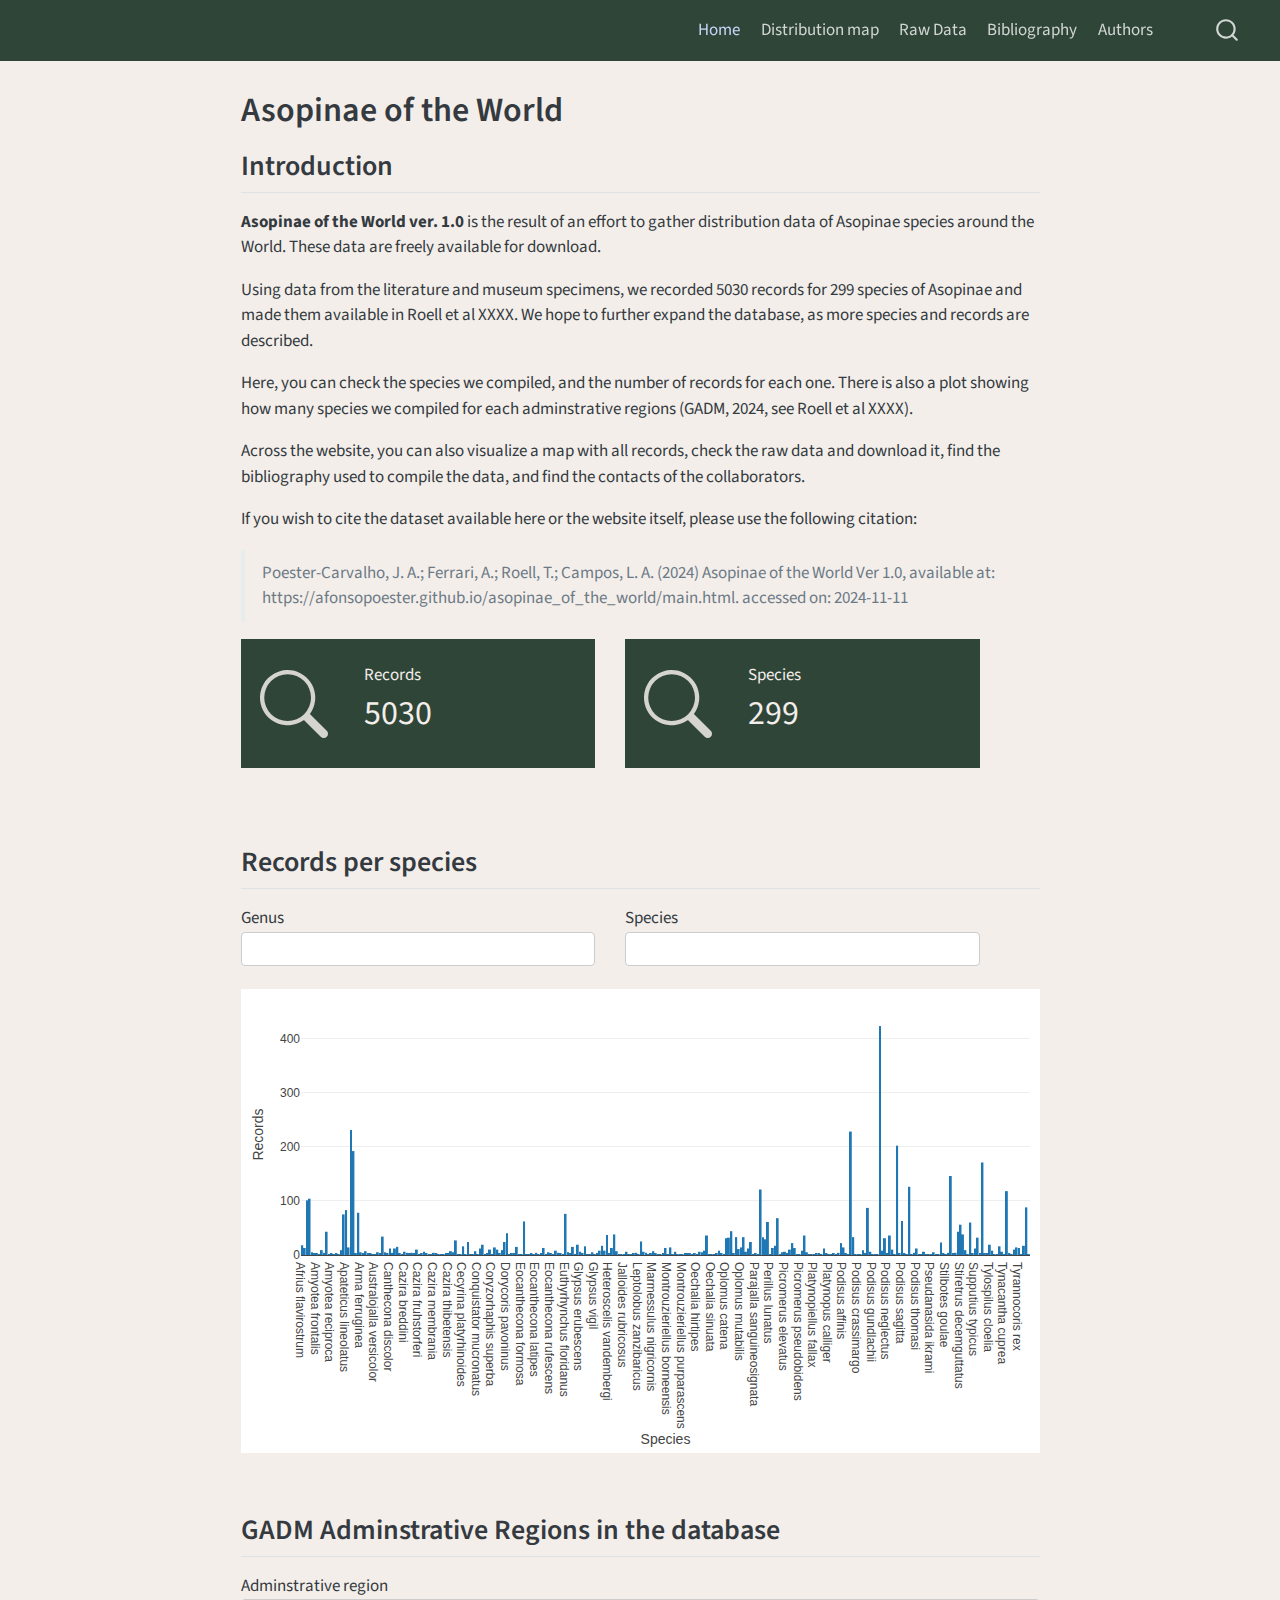
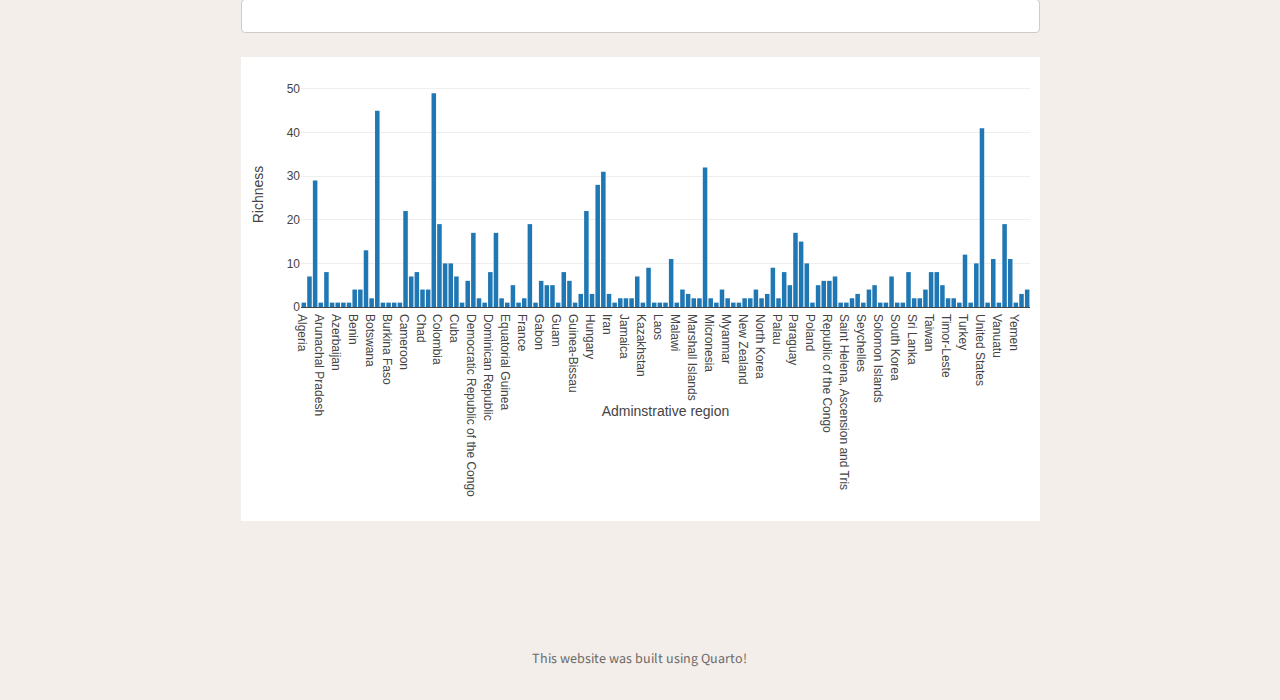
==== commit 697563dd: "Built site for gh-pages" ====
--- a/index.html
+++ b/index.html
@@ -7,7 +7,7 @@
 <meta name="viewport" content="width=device-width, initial-scale=1.0, user-scalable=yes">
 
 
-<title>Redirect to Main</title>
+<title>Asopinae of the World</title>
 <style>
 code{white-space: pre-wrap;}
 span.smallcaps{font-variant: small-caps;}
@@ -66,6 +66,24 @@
     "search-label": "Search"
   }
 }</script>
+<link href="site_libs/htmltools-fill-0.5.8.1/fill.css" rel="stylesheet">
+<script src="site_libs/htmlwidgets-1.6.4/htmlwidgets.js"></script>
+<script src="site_libs/summarywidget-binding-0.0.0.9000/summarywidget.js"></script>
+<script src="site_libs/jquery-3.5.1/jquery.min.js"></script>
+<link href="site_libs/crosstalk-1.2.1/css/crosstalk.min.css" rel="stylesheet">
+<script src="site_libs/crosstalk-1.2.1/js/crosstalk.min.js"></script>
+<script src="site_libs/bslib-component-js-0.8.0/components.min.js"></script>
+<script src="site_libs/bslib-component-js-0.8.0/web-components.min.js" type="module"></script>
+<link href="site_libs/bslib-component-css-0.8.0/components.css" rel="stylesheet">
+<script src="site_libs/bslib-tag-require-0.8.0/tag-require.js"></script>
+<meta name="viewport" content="width=device-width, initial-scale=1">
+<link href="site_libs/bootstrap-grid-3.4.1/bootstrap-grid.min.css" rel="stylesheet">
+<link href="site_libs/selectize-0.12.4/css/selectize.bootstrap3.css" rel="stylesheet">
+<script src="site_libs/selectize-0.12.4/js/selectize.min.js"></script>
+<script src="site_libs/plotly-binding-4.10.4/plotly.js"></script>
+<script src="site_libs/typedarray-0.1/typedarray.min.js"></script>
+<link href="site_libs/plotly-htmlwidgets-css-2.11.1/plotly-htmlwidgets.css" rel="stylesheet">
+<script src="site_libs/plotly-main-2.11.1/plotly-latest.min.js"></script>
 
 
 </head>
@@ -83,7 +101,7 @@
           <div class="collapse navbar-collapse" id="navbarCollapse">
             <ul class="navbar-nav navbar-nav-scroll ms-auto">
   <li class="nav-item">
-    <a class="nav-link" href="./main.html"> 
+    <a class="nav-link active" href="./index.html" aria-current="page"> 
 <span class="menu-text">Home</span></a>
   </li>  
   <li class="nav-item">
@@ -127,7 +145,7 @@
 
 <header id="title-block-header" class="quarto-title-block default">
 <div class="quarto-title">
-<h1 class="title">Redirect to Main</h1>
+<h1 class="title">Asopinae of the World</h1>
 </div>
 
 
@@ -144,8 +162,633 @@
 </header>
 
 
-
-
+<section id="introduction" class="level2">
+<h2 class="anchored" data-anchor-id="introduction">Introduction</h2>
+<p><strong>Asopinae of the World ver. 1.0</strong> is the result of an effort to gather distribution data of Asopinae species around the World. These data are freely available for download.</p>
+<p>Using data from the literature and museum specimens, we recorded 5030 records for 299 species of Asopinae and made them available in Roell et al XXXX. We hope to further expand the database, as more species and records are described.</p>
+<p>Here, you can check the species we compiled, and the number of records for each one. There is also a plot showing how many species we compiled for each adminstrative regions (GADM, 2024, see Roell et al XXXX).</p>
+<p>Across the website, you can also visualize a map with all records, check the raw data and download it, find the bibliography used to compile the data, and find the contacts of the collaborators.</p>
+<p>If you wish to cite the dataset available here or the website itself, please use the following citation:</p>
+<blockquote class="blockquote">
+<p>Poester-Carvalho, J. A.; Ferrari, A.; Roell, T.; Campos, L. A. (2024) Asopinae of the World Ver 1.0, available at: https://afonsopoester.github.io/asopinae_of_the_world/main.html. accessed on: 2024-11-11</p>
+</blockquote>
+<div class="cell">
+<div class="cell-output-display">
+<div class="container-fluid crosstalk-bscols">
+<div class="row">
+<div class="col-xs-6">
+<div class="card bslib-card bslib-mb-spacing html-fill-item html-fill-container bslib-value-box showcase-left-center" data-bslib-card-init="" data-require-bs-caller="card() value_box()" data-require-bs-version="5 5" style="color:#F3EEEA;background-color:#2f4538;--bslib-color-fg:#F3EEEA;--bslib-color-bg:#2f4538;" width="0.1">
+<div class="card-body bslib-gap-spacing html-fill-item html-fill-container" style="margin-top:auto;margin-bottom:auto;flex:1 1 auto; padding:0;">
+<div class="value-box-grid html-fill-item" style="--bslib-grid-height:auto;--bslib-grid-height-mobile:auto;---bslib-value-box-showcase-w:30%;---bslib-value-box-showcase-w-fs:1fr;---bslib-value-box-showcase-max-h:100px;---bslib-value-box-showcase-max-h-fs:67%;">
+<div class="value-box-showcase html-fill-item html-fill-container"><svg xmlns="http://www.w3.org/2000/svg" viewbox="0 0 16 16" class="bi bi-search " style="height:1em;width:1em;fill:currentColor;vertical-align:-0.125em;" aria-hidden="true" role="img"><path d="M11.742 10.344a6.5 6.5 0 1 0-1.397 1.398h-.001c.03.04.062.078.098.115l3.85 3.85a1 1 0 0 0 1.415-1.414l-3.85-3.85a1.007 1.007 0 0 0-.115-.1zM12 6.5a5.5 5.5 0 1 1-11 0 5.5 5.5 0 0 1 11 0z"></path></svg></div>
+<div class="value-box-area html-fill-item html-fill-container">
+<p class="value-box-title">Records</p>
+<div class="value-box-value html-fill-item html-fill-container">
+<span class="summarywidget html-widget html-fill-item" id="htmlwidget-a83ec0a5cbcda7e40187"></span>
+<script type="application/json" data-for="htmlwidget-a83ec0a5cbcda7e40187">{"x":{"data":["1","2","3","4","5","6","7","8","9","10","11","12","13","14","15","16","17","18","19","20","21","22","23","24","25","26","27","28","29","30","31","32","33","34","35","36","37","38","39","40","41","42","43","44","45","46","47","48","49","50","51","52","53","54","55","56","57","58","59","60","61","62","63","64","65","66","67","68","69","70","71","72","73","74","75","76","77","78","79","80","81","82","83","84","85","86","87","88","89","90","91","92","93","94","95","96","97","98","99","100","101","102","103","104","105","106","107","108","109","110","111","112","113","114","115","116","117","118","119","120","121","122","123","124","125","126","127","128","129","130","131","132","133","134","135","136","137","138","139","140","141","142","143","144","145","146","147","148","149","150","151","152","153","154","155","156","157","158","159","160","161","162","163","164","165","166","167","168","169","170","171","172","173","174","175","176","177","178","179","180","181","182","183","184","185","186","187","188","189","190","191","192","193","194","195","196","197","198","199","200","201","202","203","204","205","206","207","208","209","210","211","212","213","214","215","216","217","218","219","220","221","222","223","224","225","226","227","228","229","230","231","232","233","234","235","236","237","238","239","240","241","242","243","244","245","246","247","248","249","250","251","252","253","254","255","256","257","258","259","260","261","262","263","264","265","266","267","268","269","270","271","272","273","274","275","276","277","278","279","280","281","282","283","284","285","286","287","288","289","290","291","292","293","294","295","296","297","298","299","300","301","302","303","304","305","306","307","308","309","310","311","312","313","314","315","316","317","318","319","320","321","322","323","324","325","326","327","328","329","330","331","332","333","334","335","336","337","338","339","340","341","342","343","344","345","346","347","348","349","350","351","352","353","354","355","356","357","358","359","360","361","362","363","364","365","366","367","368","369","370","371","372","373","374","375","376","377","378","379","380","381","382","383","384","385","386","387","388","389","390","391","392","393","394","395","396","397","398","399","400","401","402","403","404","405","406","407","408","409","410","411","412","413","414","415","416","417","418","419","420","421","422","423","424","425","426","427","428","429","430","431","432","433","434","435","436","437","438","439","440","441","442","443","444","445","446","447","448","449","450","451","452","453","454","455","456","457","458","459","460","461","462","463","464","465","466","467","468","469","470","471","472","473","474","475","476","477","478","479","480","481","482","483","484","485","486","487","488","489","490","491","492","493","494","495","496","497","498","499","500","501","502","503","504","505","506","507","508","509","510","511","512","513","514","515","516","517","518","519","520","521","522","523","524","525","526","527","528","529","530","531","532","533","534","535","536","537","538","539","540","541","542","543","544","545","546","547","548","549","550","551","552","553","554","555","556","557","558","559","560","561","562","563","564","565","566","567","568","569","570","571","572","573","574","575","576","577","578","579","580","581","582","583","584","585","586","587","588","589","590","591","592","593","594","595","596","597","598","599","600","601","602","603","604","605","606","607","608","609","610","611","612","613","614","615","616","617","618","619","620","621","622","623","624","625","626","627","628","629","630","631","632","633","634","635","636","637","638","639","640","641","642","643","644","645","646","647","648","649","650","651","652","653","654","655","656","657","658","659","660","661","662","663","664","665","666","667","668","669","670","671","672","673","674","675","676","677","678","679","680","681","682","683","684","685","686","687","688","689","690","691","692","693","694","695","696","697","698","699","700","701","702","703","704","705","706","707","708","709","710","711","712","713","714","715","716","717","718","719","720","721","722","723","724","725","726","727","728","729","730","731","732","733","734","735","736","737","738","739","740","741","742","743","744","745","746","747","748","749","750","751","752","753","754","755","756","757","758","759","760","761","762","763","764","765","766","767","768","769","770","771","772","773","774","775","776","777","778","779","780","781","782","783","784","785","786","787","788","789","790","791","792","793","794","795","796","797","798","799","800","801","802","803","804","805","806","807","808","809","810","811","812","813","814","815","816","817","818","819","820","821","822","823","824","825","826","827","828","829","830","831","832","833","834","835","836","837","838","839","840","841","842","843","844","845","846","847","848","849","850","851","852","853","854","855","856","857","858","859","860","861","862","863","864","865","866","867","868","869","870","871","872","873","874","875","876","877","878","879","880","881","882","883","884","885","886","887","888","889","890","891","892","893","894","895","896","897","898","899","900","901","902","903","904","905","906","907","908","909","910","911","912","913","914","915","916","917","918","919","920","921","922","923","924","925","926","927","928","929","930","931","932","933","934","935","936","937","938","939","940","941","942","943","944","945","946","947","948","949","950","951","952","953","954","955","956","957","958","959","960","961","962","963","964","965","966","967","968","969","970","971","972","973","974","975","976","977","978","979","980","981","982","983","984","985","986","987","988","989","990","991","992","993","994","995","996","997","998","999","1000","1001","1002","1003","1004","1005","1006","1007","1008","1009","1010","1011","1012","1013","1014","1015","1016","1017","1018","1019","1020","1021","1022","1023","1024","1025","1026","1027","1028","1029","1030","1031","1032","1033","1034","1035","1036","1037","1038","1039","1040","1041","1042","1043","1044","1045","1046","1047","1048","1049","1050","1051","1052","1053","1054","1055","1056","1057","1058","1059","1060","1061","1062","1063","1064","1065","1066","1067","1068","1069","1070","1071","1072","1073","1074","1075","1076","1077","1078","1079","1080","1081","1082","1083","1084","1085","1086","1087","1088","1089","1090","1091","1092","1093","1094","1095","1096","1097","1098","1099","1100","1101","1102","1103","1104","1105","1106","1107","1108","1109","1110","1111","1112","1113","1114","1115","1116","1117","1118","1119","1120","1121","1122","1123","1124","1125","1126","1127","1128","1129","1130","1131","1132","1133","1134","1135","1136","1137","1138","1139","1140","1141","1142","1143","1144","1145","1146","1147","1148","1149","1150","1151","1152","1153","1154","1155","1156","1157","1158","1159","1160","1161","1162","1163","1164","1165","1166","1167","1168","1169","1170","1171","1172","1173","1174","1175","1176","1177","1178","1179","1180","1181","1182","1183","1184","1185","1186","1187","1188","1189","1190","1191","1192","1193","1194","1195","1196","1197","1198","1199","1200","1201","1202","1203","1204","1205","1206","1207","1208","1209","1210","1211","1212","1213","1214","1215","1216","1217","1218","1219","1220","1221","1222","1223","1224","1225","1226","1227","1228","1229","1230","1231","1232","1233","1234","1235","1236","1237","1238","1239","1240","1241","1242","1243","1244","1245","1246","1247","1248","1249","1250","1251","1252","1253","1254","1255","1256","1257","1258","1259","1260","1261","1262","1263","1264","1265","1266","1267","1268","1269","1270","1271","1272","1273","1274","1275","1276","1277","1278","1279","1280","1281","1282","1283","1284","1285","1286","1287","1288","1289","1290","1291","1292","1293","1294","1295","1296","1297","1298","1299","1300","1301","1302","1303","1304","1305","1306","1307","1308","1309","1310","1311","1312","1313","1314","1315","1316","1317","1318","1319","1320","1321","1322","1323","1324","1325","1326","1327","1328","1329","1330","1331","1332","1333","1334","1335","1336","1337","1338","1339","1340","1341","1342","1343","1344","1345","1346","1347","1348","1349","1350","1351","1352","1353","1354","1355","1356","1357","1358","1359","1360","1361","1362","1363","1364","1365","1366","1367","1368","1369","1370","1371","1372","1373","1374","1375","1376","1377","1378","1379","1380","1381","1382","1383","1384","1385","1386","1387","1388","1389","1390","1391","1392","1393","1394","1395","1396","1397","1398","1399","1400","1401","1402","1403","1404","1405","1406","1407","1408","1409","1410","1411","1412","1413","1414","1415","1416","1417","1418","1419","1420","1421","1422","1423","1424","1425","1426","1427","1428","1429","1430","1431","1432","1433","1434","1435","1436","1437","1438","1439","1440","1441","1442","1443","1444","1445","1446","1447","1448","1449","1450","1451","1452","1453","1454","1455","1456","1457","1458","1459","1460","1461","1462","1463","1464","1465","1466","1467","1468","1469","1470","1471","1472","1473","1474","1475","1476","1477","1478","1479","1480","1481","1482","1483","1484","1485","1486","1487","1488","1489","1490","1491","1492","1493","1494","1495","1496","1497","1498","1499","1500","1501","1502","1503","1504","1505","1506","1507","1508","1509","1510","1511","1512","1513","1514","1515","1516","1517","1518","1519","1520","1521","1522","1523","1524","1525","1526","1527","1528","1529","1530","1531","1532","1533","1534","1535","1536","1537","1538","1539","1540","1541","1542","1543","1544","1545","1546","1547","1548","1549","1550","1551","1552","1553","1554","1555","1556","1557","1558","1559","1560","1561","1562","1563","1564","1565","1566","1567","1568","1569","1570","1571","1572","1573","1574","1575","1576","1577","1578","1579","1580","1581","1582","1583","1584","1585","1586","1587","1588","1589","1590","1591","1592","1593","1594","1595","1596","1597","1598","1599","1600","1601","1602","1603","1604","1605","1606","1607","1608","1609","1610","1611","1612","1613","1614","1615","1616","1617","1618","1619","1620","1621","1622","1623","1624","1625","1626","1627","1628","1629","1630","1631","1632","1633","1634","1635","1636","1637","1638","1639","1640","1641","1642","1643","1644","1645","1646","1647","1648","1649","1650","1651","1652","1653","1654","1655","1656","1657","1658","1659","1660","1661","1662","1663","1664","1665","1666","1667","1668","1669","1670","1671","1672","1673","1674","1675","1676","1677","1678","1679","1680","1681","1682","1683","1684","1685","1686","1687","1688","1689","1690","1691","1692","1693","1694","1695","1696","1697","1698","1699","1700","1701","1702","1703","1704","1705","1706","1707","1708","1709","1710","1711","1712","1713","1714","1715","1716","1717","1718","1719","1720","1721","1722","1723","1724","1725","1726","1727","1728","1729","1730","1731","1732","1733","1734","1735","1736","1737","1738","1739","1740","1741","1742","1743","1744","1745","1746","1747","1748","1749","1750","1751","1752","1753","1754","1755","1756","1757","1758","1759","1760","1761","1762","1763","1764","1765","1766","1767","1768","1769","1770","1771","1772","1773","1774","1775","1776","1777","1778","1779","1780","1781","1782","1783","1784","1785","1786","1787","1788","1789","1790","1791","1792","1793","1794","1795","1796","1797","1798","1799","1800","1801","1802","1803","1804","1805","1806","1807","1808","1809","1810","1811","1812","1813","1814","1815","1816","1817","1818","1819","1820","1821","1822","1823","1824","1825","1826","1827","1828","1829","1830","1831","1832","1833","1834","1835","1836","1837","1838","1839","1840","1841","1842","1843","1844","1845","1846","1847","1848","1849","1850","1851","1852","1853","1854","1855","1856","1857","1858","1859","1860","1861","1862","1863","1864","1865","1866","1867","1868","1869","1870","1871","1872","1873","1874","1875","1876","1877","1878","1879","1880","1881","1882","1883","1884","1885","1886","1887","1888","1889","1890","1891","1892","1893","1894","1895","1896","1897","1898","1899","1900","1901","1902","1903","1904","1905","1906","1907","1908","1909","1910","1911","1912","1913","1914","1915","1916","1917","1918","1919","1920","1921","1922","1923","1924","1925","1926","1927","1928","1929","1930","1931","1932","1933","1934","1935","1936","1937","1938","1939","1940","1941","1942","1943","1944","1945","1946","1947","1948","1949","1950","1951","1952","1953","1954","1955","1956","1957","1958","1959","1960","1961","1962","1963","1964","1965","1966","1967","1968","1969","1970","1971","1972","1973","1974","1975","1976","1977","1978","1979","1980","1981","1982","1983","1984","1985","1986","1987","1988","1989","1990","1991","1992","1993","1994","1995","1996","1997","1998","1999","2000","2001","2002","2003","2004","2005","2006","2007","2008","2009","2010","2011","2012","2013","2014","2015","2016","2017","2018","2019","2020","2021","2022","2023","2024","2025","2026","2027","2028","2029","2030","2031","2032","2033","2034","2035","2036","2037","2038","2039","2040","2041","2042","2043","2044","2045","2046","2047","2048","2049","2050","2051","2052","2053","2054","2055","2056","2057","2058","2059","2060","2061","2062","2063","2064","2065","2066","2067","2068","2069","2070","2071","2072","2073","2074","2075","2076","2077","2078","2079","2080","2081","2082","2083","2084","2085","2086","2087","2088","2089","2090","2091","2092","2093","2094","2095","2096","2097","2098","2099","2100","2101","2102","2103","2104","2105","2106","2107","2108","2109","2110","2111","2112","2113","2114","2115","2116","2117","2118","2119","2120","2121","2122","2123","2124","2125","2126","2127","2128","2129","2130","2131","2132","2133","2134","2135","2136","2137","2138","2139","2140","2141","2142","2143","2144","2145","2146","2147","2148","2149","2150","2151","2152","2153","2154","2155","2156","2157","2158","2159","2160","2161","2162","2163","2164","2165","2166","2167","2168","2169","2170","2171","2172","2173","2174","2175","2176","2177","2178","2179","2180","2181","2182","2183","2184","2185","2186","2187","2188","2189","2190","2191","2192","2193","2194","2195","2196","2197","2198","2199","2200","2201","2202","2203","2204","2205","2206","2207","2208","2209","2210","2211","2212","2213","2214","2215","2216","2217","2218","2219","2220","2221","2222","2223","2224","2225","2226","2227","2228","2229","2230","2231","2232","2233","2234","2235","2236","2237","2238","2239","2240","2241","2242","2243","2244","2245","2246","2247","2248","2249","2250","2251","2252","2253","2254","2255","2256","2257","2258","2259","2260","2261","2262","2263","2264","2265","2266","2267","2268","2269","2270","2271","2272","2273","2274","2275","2276","2277","2278","2279","2280","2281","2282","2283","2284","2285","2286","2287","2288","2289","2290","2291","2292","2293","2294","2295","2296","2297","2298","2299","2300","2301","2302","2303","2304","2305","2306","2307","2308","2309","2310","2311","2312","2313","2314","2315","2316","2317","2318","2319","2320","2321","2322","2323","2324","2325","2326","2327","2328","2329","2330","2331","2332","2333","2334","2335","2336","2337","2338","2339","2340","2341","2342","2343","2344","2345","2346","2347","2348","2349","2350","2351","2352","2353","2354","2355","2356","2357","2358","2359","2360","2361","2362","2363","2364","2365","2366","2367","2368","2369","2370","2371","2372","2373","2374","2375","2376","2377","2378","2379","2380","2381","2382","2383","2384","2385","2386","2387","2388","2389","2390","2391","2392","2393","2394","2395","2396","2397","2398","2399","2400","2401","2402","2403","2404","2405","2406","2407","2408","2409","2410","2411","2412","2413","2414","2415","2416","2417","2418","2419","2420","2421","2422","2423","2424","2425","2426","2427","2428","2429","2430","2431","2432","2433","2434","2435","2436","2437","2438","2439","2440","2441","2442","2443","2444","2445","2446","2447","2448","2449","2450","2451","2452","2453","2454","2455","2456","2457","2458","2459","2460","2461","2462","2463","2464","2465","2466","2467","2468","2469","2470","2471","2472","2473","2474","2475","2476","2477","2478","2479","2480","2481","2482","2483","2484","2485","2486","2487","2488","2489","2490","2491","2492","2493","2494","2495","2496","2497","2498","2499","2500","2501","2502","2503","2504","2505","2506","2507","2508","2509","2510","2511","2512","2513","2514","2515","2516","2517","2518","2519","2520","2521","2522","2523","2524","2525","2526","2527","2528","2529","2530","2531","2532","2533","2534","2535","2536","2537","2538","2539","2540","2541","2542","2543","2544","2545","2546","2547","2548","2549","2550","2551","2552","2553","2554","2555","2556","2557","2558","2559","2560","2561","2562","2563","2564","2565","2566","2567","2568","2569","2570","2571","2572","2573","2574","2575","2576","2577","2578","2579","2580","2581","2582","2583","2584","2585","2586","2587","2588","2589","2590","2591","2592","2593","2594","2595","2596","2597","2598","2599","2600","2601","2602","2603","2604","2605","2606","2607","2608","2609","2610","2611","2612","2613","2614","2615","2616","2617","2618","2619","2620","2621","2622","2623","2624","2625","2626","2627","2628","2629","2630","2631","2632","2633","2634","2635","2636","2637","2638","2639","2640","2641","2642","2643","2644","2645","2646","2647","2648","2649","2650","2651","2652","2653","2654","2655","2656","2657","2658","2659","2660","2661","2662","2663","2664","2665","2666","2667","2668","2669","2670","2671","2672","2673","2674","2675","2676","2677","2678","2679","2680","2681","2682","2683","2684","2685","2686","2687","2688","2689","2690","2691","2692","2693","2694","2695","2696","2697","2698","2699","2700","2701","2702","2703","2704","2705","2706","2707","2708","2709","2710","2711","2712","2713","2714","2715","2716","2717","2718","2719","2720","2721","2722","2723","2724","2725","2726","2727","2728","2729","2730","2731","2732","2733","2734","2735","2736","2737","2738","2739","2740","2741","2742","2743","2744","2745","2746","2747","2748","2749","2750","2751","2752","2753","2754","2755","2756","2757","2758","2759","2760","2761","2762","2763","2764","2765","2766","2767","2768","2769","2770","2771","2772","2773","2774","2775","2776","2777","2778","2779","2780","2781","2782","2783","2784","2785","2786","2787","2788","2789","2790","2791","2792","2793","2794","2795","2796","2797","2798","2799","2800","2801","2802","2803","2804","2805","2806","2807","2808","2809","2810","2811","2812","2813","2814","2815","2816","2817","2818","2819","2820","2821","2822","2823","2824","2825","2826","2827","2828","2829","2830","2831","2832","2833","2834","2835","2836","2837","2838","2839","2840","2841","2842","2843","2844","2845","2846","2847","2848","2849","2850","2851","2852","2853","2854","2855","2856","2857","2858","2859","2860","2861","2862","2863","2864","2865","2866","2867","2868","2869","2870","2871","2872","2873","2874","2875","2876","2877","2878","2879","2880","2881","2882","2883","2884","2885","2886","2887","2888","2889","2890","2891","2892","2893","2894","2895","2896","2897","2898","2899","2900","2901","2902","2903","2904","2905","2906","2907","2908","2909","2910","2911","2912","2913","2914","2915","2916","2917","2918","2919","2920","2921","2922","2923","2924","2925","2926","2927","2928","2929","2930","2931","2932","2933","2934","2935","2936","2937","2938","2939","2940","2941","2942","2943","2944","2945","2946","2947","2948","2949","2950","2951","2952","2953","2954","2955","2956","2957","2958","2959","2960","2961","2962","2963","2964","2965","2966","2967","2968","2969","2970","2971","2972","2973","2974","2975","2976","2977","2978","2979","2980","2981","2982","2983","2984","2985","2986","2987","2988","2989","2990","2991","2992","2993","2994","2995","2996","2997","2998","2999","3000","3001","3002","3003","3004","3005","3006","3007","3008","3009","3010","3011","3012","3013","3014","3015","3016","3017","3018","3019","3020","3021","3022","3023","3024","3025","3026","3027","3028","3029","3030","3031","3032","3033","3034","3035","3036","3037","3038","3039","3040","3041","3042","3043","3044","3045","3046","3047","3048","3049","3050","3051","3052","3053","3054","3055","3056","3057","3058","3059","3060","3061","3062","3063","3064","3065","3066","3067","3068","3069","3070","3071","3072","3073","3074","3075","3076","3077","3078","3079","3080","3081","3082","3083","3084","3085","3086","3087","3088","3089","3090","3091","3092","3093","3094","3095","3096","3097","3098","3099","3100","3101","3102","3103","3104","3105","3106","3107","3108","3109","3110","3111","3112","3113","3114","3115","3116","3117","3118","3119","3120","3121","3122","3123","3124","3125","3126","3127","3128","3129","3130","3131","3132","3133","3134","3135","3136","3137","3138","3139","3140","3141","3142","3143","3144","3145","3146","3147","3148","3149","3150","3151","3152","3153","3154","3155","3156","3157","3158","3159","3160","3161","3162","3163","3164","3165","3166","3167","3168","3169","3170","3171","3172","3173","3174","3175","3176","3177","3178","3179","3180","3181","3182","3183","3184","3185","3186","3187","3188","3189","3190","3191","3192","3193","3194","3195","3196","3197","3198","3199","3200","3201","3202","3203","3204","3205","3206","3207","3208","3209","3210","3211","3212","3213","3214","3215","3216","3217","3218","3219","3220","3221","3222","3223","3224","3225","3226","3227","3228","3229","3230","3231","3232","3233","3234","3235","3236","3237","3238","3239","3240","3241","3242","3243","3244","3245","3246","3247","3248","3249","3250","3251","3252","3253","3254","3255","3256","3257","3258","3259","3260","3261","3262","3263","3264","3265","3266","3267","3268","3269","3270","3271","3272","3273","3274","3275","3276","3277","3278","3279","3280","3281","3282","3283","3284","3285","3286","3287","3288","3289","3290","3291","3292","3293","3294","3295","3296","3297","3298","3299","3300","3301","3302","3303","3304","3305","3306","3307","3308","3309","3310","3311","3312","3313","3314","3315","3316","3317","3318","3319","3320","3321","3322","3323","3324","3325","3326","3327","3328","3329","3330","3331","3332","3333","3334","3335","3336","3337","3338","3339","3340","3341","3342","3343","3344","3345","3346","3347","3348","3349","3350","3351","3352","3353","3354","3355","3356","3357","3358","3359","3360","3361","3362","3363","3364","3365","3366","3367","3368","3369","3370","3371","3372","3373","3374","3375","3376","3377","3378","3379","3380","3381","3382","3383","3384","3385","3386","3387","3388","3389","3390","3391","3392","3393","3394","3395","3396","3397","3398","3399","3400","3401","3402","3403","3404","3405","3406","3407","3408","3409","3410","3411","3412","3413","3414","3415","3416","3417","3418","3419","3420","3421","3422","3423","3424","3425","3426","3427","3428","3429","3430","3431","3432","3433","3434","3435","3436","3437","3438","3439","3440","3441","3442","3443","3444","3445","3446","3447","3448","3449","3450","3451","3452","3453","3454","3455","3456","3457","3458","3459","3460","3461","3462","3463","3464","3465","3466","3467","3468","3469","3470","3471","3472","3473","3474","3475","3476","3477","3478","3479","3480","3481","3482","3483","3484","3485","3486","3487","3488","3489","3490","3491","3492","3493","3494","3495","3496","3497","3498","3499","3500","3501","3502","3503","3504","3505","3506","3507","3508","3509","3510","3511","3512","3513","3514","3515","3516","3517","3518","3519","3520","3521","3522","3523","3524","3525","3526","3527","3528","3529","3530","3531","3532","3533","3534","3535","3536","3537","3538","3539","3540","3541","3542","3543","3544","3545","3546","3547","3548","3549","3550","3551","3552","3553","3554","3555","3556","3557","3558","3559","3560","3561","3562","3563","3564","3565","3566","3567","3568","3569","3570","3571","3572","3573","3574","3575","3576","3577","3578","3579","3580","3581","3582","3583","3584","3585","3586","3587","3588","3589","3590","3591","3592","3593","3594","3595","3596","3597","3598","3599","3600","3601","3602","3603","3604","3605","3606","3607","3608","3609","3610","3611","3612","3613","3614","3615","3616","3617","3618","3619","3620","3621","3622","3623","3624","3625","3626","3627","3628","3629","3630","3631","3632","3633","3634","3635","3636","3637","3638","3639","3640","3641","3642","3643","3644","3645","3646","3647","3648","3649","3650","3651","3652","3653","3654","3655","3656","3657","3658","3659","3660","3661","3662","3663","3664","3665","3666","3667","3668","3669","3670","3671","3672","3673","3674","3675","3676","3677","3678","3679","3680","3681","3682","3683","3684","3685","3686","3687","3688","3689","3690","3691","3692","3693","3694","3695","3696","3697","3698","3699","3700","3701","3702","3703","3704","3705","3706","3707","3708","3709","3710","3711","3712","3713","3714","3715","3716","3717","3718","3719","3720","3721","3722","3723","3724","3725","3726","3727","3728","3729","3730","3731","3732","3733","3734","3735","3736","3737","3738","3739","3740","3741","3742","3743","3744","3745","3746","3747","3748","3749","3750","3751","3752","3753","3754","3755","3756","3757","3758","3759","3760","3761","3762","3763","3764","3765","3766","3767","3768","3769","3770","3771","3772","3773","3774","3775","3776","3777","3778","3779","3780","3781","3782","3783","3784","3785","3786","3787","3788","3789","3790","3791","3792","3793","3794","3795","3796","3797","3798","3799","3800","3801","3802","3803","3804","3805","3806","3807","3808","3809","3810","3811","3812","3813","3814","3815","3816","3817","3818","3819","3820","3821","3822","3823","3824","3825","3826","3827","3828","3829","3830","3831","3832","3833","3834","3835","3836","3837","3838","3839","3840","3841","3842","3843","3844","3845","3846","3847","3848","3849","3850","3851","3852","3853","3854","3855","3856","3857","3858","3859","3860","3861","3862","3863","3864","3865","3866","3867","3868","3869","3870","3871","3872","3873","3874","3875","3876","3877","3878","3879","3880","3881","3882","3883","3884","3885","3886","3887","3888","3889","3890","3891","3892","3893","3894","3895","3896","3897","3898","3899","3900","3901","3902","3903","3904","3905","3906","3907","3908","3909","3910","3911","3912","3913","3914","3915","3916","3917","3918","3919","3920","3921","3922","3923","3924","3925","3926","3927","3928","3929","3930","3931","3932","3933","3934","3935","3936","3937","3938","3939","3940","3941","3942","3943","3944","3945","3946","3947","3948","3949","3950","3951","3952","3953","3954","3955","3956","3957","3958","3959","3960","3961","3962","3963","3964","3965","3966","3967","3968","3969","3970","3971","3972","3973","3974","3975","3976","3977","3978","3979","3980","3981","3982","3983","3984","3985","3986","3987","3988","3989","3990","3991","3992","3993","3994","3995","3996","3997","3998","3999","4000","4001","4002","4003","4004","4005","4006","4007","4008","4009","4010","4011","4012","4013","4014","4015","4016","4017","4018","4019","4020","4021","4022","4023","4024","4025","4026","4027","4028","4029","4030","4031","4032","4033","4034","4035","4036","4037","4038","4039","4040","4041","4042","4043","4044","4045","4046","4047","4048","4049","4050","4051","4052","4053","4054","4055","4056","4057","4058","4059","4060","4061","4062","4063","4064","4065","4066","4067","4068","4069","4070","4071","4072","4073","4074","4075","4076","4077","4078","4079","4080","4081","4082","4083","4084","4085","4086","4087","4088","4089","4090","4091","4092","4093","4094","4095","4096","4097","4098","4099","4100","4101","4102","4103","4104","4105","4106","4107","4108","4109","4110","4111","4112","4113","4114","4115","4116","4117","4118","4119","4120","4121","4122","4123","4124","4125","4126","4127","4128","4129","4130","4131","4132","4133","4134","4135","4136","4137","4138","4139","4140","4141","4142","4143","4144","4145","4146","4147","4148","4149","4150","4151","4152","4153","4154","4155","4156","4157","4158","4159","4160","4161","4162","4163","4164","4165","4166","4167","4168","4169","4170","4171","4172","4173","4174","4175","4176","4177","4178","4179","4180","4181","4182","4183","4184","4185","4186","4187","4188","4189","4190","4191","4192","4193","4194","4195","4196","4197","4198","4199","4200","4201","4202","4203","4204","4205","4206","4207","4208","4209","4210","4211","4212","4213","4214","4215","4216","4217","4218","4219","4220","4221","4222","4223","4224","4225","4226","4227","4228","4229","4230","4231","4232","4233","4234","4235","4236","4237","4238","4239","4240","4241","4242","4243","4244","4245","4246","4247","4248","4249","4250","4251","4252","4253","4254","4255","4256","4257","4258","4259","4260","4261","4262","4263","4264","4265","4266","4267","4268","4269","4270","4271","4272","4273","4274","4275","4276","4277","4278","4279","4280","4281","4282","4283","4284","4285","4286","4287","4288","4289","4290","4291","4292","4293","4294","4295","4296","4297","4298","4299","4300","4301","4302","4303","4304","4305","4306","4307","4308","4309","4310","4311","4312","4313","4314","4315","4316","4317","4318","4319","4320","4321","4322","4323","4324","4325","4326","4327","4328","4329","4330","4331","4332","4333","4334","4335","4336","4337","4338","4339","4340","4341","4342","4343","4344","4345","4346","4347","4348","4349","4350","4351","4352","4353","4354","4355","4356","4357","4358","4359","4360","4361","4362","4363","4364","4365","4366","4367","4368","4369","4370","4371","4372","4373","4374","4375","4376","4377","4378","4379","4380","4381","4382","4383","4384","4385","4386","4387","4388","4389","4390","4391","4392","4393","4394","4395","4396","4397","4398","4399","4400","4401","4402","4403","4404","4405","4406","4407","4408","4409","4410","4411","4412","4413","4414","4415","4416","4417","4418","4419","4420","4421","4422","4423","4424","4425","4426","4427","4428","4429","4430","4431","4432","4433","4434","4435","4436","4437","4438","4439","4440","4441","4442","4443","4444","4445","4446","4447","4448","4449","4450","4451","4452","4453","4454","4455","4456","4457","4458","4459","4460","4461","4462","4463","4464","4465","4466","4467","4468","4469","4470","4471","4472","4473","4474","4475","4476","4477","4478","4479","4480","4481","4482","4483","4484","4485","4486","4487","4488","4489","4490","4491","4492","4493","4494","4495","4496","4497","4498","4499","4500","4501","4502","4503","4504","4505","4506","4507","4508","4509","4510","4511","4512","4513","4514","4515","4516","4517","4518","4519","4520","4521","4522","4523","4524","4525","4526","4527","4528","4529","4530","4531","4532","4533","4534","4535","4536","4537","4538","4539","4540","4541","4542","4543","4544","4545","4546","4547","4548","4549","4550","4551","4552","4553","4554","4555","4556","4557","4558","4559","4560","4561","4562","4563","4564","4565","4566","4567","4568","4569","4570","4571","4572","4573","4574","4575","4576","4577","4578","4579","4580","4581","4582","4583","4584","4585","4586","4587","4588","4589","4590","4591","4592","4593","4594","4595","4596","4597","4598","4599","4600","4601","4602","4603","4604","4605","4606","4607","4608","4609","4610","4611","4612","4613","4614","4615","4616","4617","4618","4619","4620","4621","4622","4623","4624","4625","4626","4627","4628","4629","4630","4631","4632","4633","4634","4635","4636","4637","4638","4639","4640","4641","4642","4643","4644","4645","4646","4647","4648","4649","4650","4651","4652","4653","4654","4655","4656","4657","4658","4659","4660","4661","4662","4663","4664","4665","4666","4667","4668","4669","4670","4671","4672","4673","4674","4675","4676","4677","4678","4679","4680","4681","4682","4683","4684","4685","4686","4687","4688","4689","4690","4691","4692","4693","4694","4695","4696","4697","4698","4699","4700","4701","4702","4703","4704","4705","4706","4707","4708","4709","4710","4711","4712","4713","4714","4715","4716","4717","4718","4719","4720","4721","4722","4723","4724","4725","4726","4727","4728","4729","4730","4731","4732","4733","4734","4735","4736","4737","4738","4739","4740","4741","4742","4743","4744","4745","4746","4747","4748","4749","4750","4751","4752","4753","4754","4755","4756","4757","4758","4759","4760","4761","4762","4763","4764","4765","4766","4767","4768","4769","4770","4771","4772","4773","4774","4775","4776","4777","4778","4779","4780","4781","4782","4783","4784","4785","4786","4787","4788","4789","4790","4791","4792","4793","4794","4795","4796","4797","4798","4799","4800","4801","4802","4803","4804","4805","4806","4807","4808","4809","4810","4811","4812","4813","4814","4815","4816","4817","4818","4819","4820","4821","4822","4823","4824","4825","4826","4827","4828","4829","4830","4831","4832","4833","4834","4835","4836","4837","4838","4839","4840","4841","4842","4843","4844","4845","4846","4847","4848","4849","4850","4851","4852","4853","4854","4855","4856","4857","4858","4859","4860","4861","4862","4863","4864","4865","4866","4867","4868","4869","4870","4871","4872","4873","4874","4875","4876","4877","4878","4879","4880","4881","4882","4883","4884","4885","4886","4887","4888","4889","4890","4891","4892","4893","4894","4895","4896","4897","4898","4899","4900","4901","4902","4903","4904","4905","4906","4907","4908","4909","4910","4911","4912","4913","4914","4915","4916","4917","4918","4919","4920","4921","4922","4923","4924","4925","4926","4927","4928","4929","4930","4931","4932","4933","4934","4935","4936","4937","4938","4939","4940","4941","4942","4943","4944","4945","4946","4947","4948","4949","4950","4951","4952","4953","4954","4955","4956","4957","4958","4959","4960","4961","4962","4963","4964","4965","4966","4967","4968","4969","4970","4971","4972","4973","4974","4975","4976","4977","4978","4979","4980","4981","4982","4983","4984","4985","4986","4987","4988","4989","4990","4991","4992","4993","4994","4995","4996","4997","4998","4999","5000","5001","5002","5003","5004","5005","5006","5007","5008","5009","5010","5011","5012","5013","5014","5015","5016","5017","5018","5019","5020","5021","5022","5023","5024","5025","5026","5027","5028","5029","5030"],"settings":{"statistic":"count","digits":0,"crosstalk_key":["1","2","3","4","5","6","7","8","9","10","11","12","13","14","15","16","17","18","19","20","21","22","23","24","25","26","27","28","29","30","31","32","33","34","35","36","37","38","39","40","41","42","43","44","45","46","47","48","49","50","51","52","53","54","55","56","57","58","59","60","61","62","63","64","65","66","67","68","69","70","71","72","73","74","75","76","77","78","79","80","81","82","83","84","85","86","87","88","89","90","91","92","93","94","95","96","97","98","99","100","101","102","103","104","105","106","107","108","109","110","111","112","113","114","115","116","117","118","119","120","121","122","123","124","125","126","127","128","129","130","131","132","133","134","135","136","137","138","139","140","141","142","143","144","145","146","147","148","149","150","151","152","153","154","155","156","157","158","159","160","161","162","163","164","165","166","167","168","169","170","171","172","173","174","175","176","177","178","179","180","181","182","183","184","185","186","187","188","189","190","191","192","193","194","195","196","197","198","199","200","201","202","203","204","205","206","207","208","209","210","211","212","213","214","215","216","217","218","219","220","221","222","223","224","225","226","227","228","229","230","231","232","233","234","235","236","237","238","239","240","241","242","243","244","245","246","247","248","249","250","251","252","253","254","255","256","257","258","259","260","261","262","263","264","265","266","267","268","269","270","271","272","273","274","275","276","277","278","279","280","281","282","283","284","285","286","287","288","289","290","291","292","293","294","295","296","297","298","299","300","301","302","303","304","305","306","307","308","309","310","311","312","313","314","315","316","317","318","319","320","321","322","323","324","325","326","327","328","329","330","331","332","333","334","335","336","337","338","339","340","341","342","343","344","345","346","347","348","349","350","351","352","353","354","355","356","357","358","359","360","361","362","363","364","365","366","367","368","369","370","371","372","373","374","375","376","377","378","379","380","381","382","383","384","385","386","387","388","389","390","391","392","393","394","395","396","397","398","399","400","401","402","403","404","405","406","407","408","409","410","411","412","413","414","415","416","417","418","419","420","421","422","423","424","425","426","427","428","429","430","431","432","433","434","435","436","437","438","439","440","441","442","443","444","445","446","447","448","449","450","451","452","453","454","455","456","457","458","459","460","461","462","463","464","465","466","467","468","469","470","471","472","473","474","475","476","477","478","479","480","481","482","483","484","485","486","487","488","489","490","491","492","493","494","495","496","497","498","499","500","501","502","503","504","505","506","507","508","509","510","511","512","513","514","515","516","517","518","519","520","521","522","523","524","525","526","527","528","529","530","531","532","533","534","535","536","537","538","539","540","541","542","543","544","545","546","547","548","549","550","551","552","553","554","555","556","557","558","559","560","561","562","563","564","565","566","567","568","569","570","571","572","573","574","575","576","577","578","579","580","581","582","583","584","585","586","587","588","589","590","591","592","593","594","595","596","597","598","599","600","601","602","603","604","605","606","607","608","609","610","611","612","613","614","615","616","617","618","619","620","621","622","623","624","625","626","627","628","629","630","631","632","633","634","635","636","637","638","639","640","641","642","643","644","645","646","647","648","649","650","651","652","653","654","655","656","657","658","659","660","661","662","663","664","665","666","667","668","669","670","671","672","673","674","675","676","677","678","679","680","681","682","683","684","685","686","687","688","689","690","691","692","693","694","695","696","697","698","699","700","701","702","703","704","705","706","707","708","709","710","711","712","713","714","715","716","717","718","719","720","721","722","723","724","725","726","727","728","729","730","731","732","733","734","735","736","737","738","739","740","741","742","743","744","745","746","747","748","749","750","751","752","753","754","755","756","757","758","759","760","761","762","763","764","765","766","767","768","769","770","771","772","773","774","775","776","777","778","779","780","781","782","783","784","785","786","787","788","789","790","791","792","793","794","795","796","797","798","799","800","801","802","803","804","805","806","807","808","809","810","811","812","813","814","815","816","817","818","819","820","821","822","823","824","825","826","827","828","829","830","831","832","833","834","835","836","837","838","839","840","841","842","843","844","845","846","847","848","849","850","851","852","853","854","855","856","857","858","859","860","861","862","863","864","865","866","867","868","869","870","871","872","873","874","875","876","877","878","879","880","881","882","883","884","885","886","887","888","889","890","891","892","893","894","895","896","897","898","899","900","901","902","903","904","905","906","907","908","909","910","911","912","913","914","915","916","917","918","919","920","921","922","923","924","925","926","927","928","929","930","931","932","933","934","935","936","937","938","939","940","941","942","943","944","945","946","947","948","949","950","951","952","953","954","955","956","957","958","959","960","961","962","963","964","965","966","967","968","969","970","971","972","973","974","975","976","977","978","979","980","981","982","983","984","985","986","987","988","989","990","991","992","993","994","995","996","997","998","999","1000","1001","1002","1003","1004","1005","1006","1007","1008","1009","1010","1011","1012","1013","1014","1015","1016","1017","1018","1019","1020","1021","1022","1023","1024","1025","1026","1027","1028","1029","1030","1031","1032","1033","1034","1035","1036","1037","1038","1039","1040","1041","1042","1043","1044","1045","1046","1047","1048","1049","1050","1051","1052","1053","1054","1055","1056","1057","1058","1059","1060","1061","1062","1063","1064","1065","1066","1067","1068","1069","1070","1071","1072","1073","1074","1075","1076","1077","1078","1079","1080","1081","1082","1083","1084","1085","1086","1087","1088","1089","1090","1091","1092","1093","1094","1095","1096","1097","1098","1099","1100","1101","1102","1103","1104","1105","1106","1107","1108","1109","1110","1111","1112","1113","1114","1115","1116","1117","1118","1119","1120","1121","1122","1123","1124","1125","1126","1127","1128","1129","1130","1131","1132","1133","1134","1135","1136","1137","1138","1139","1140","1141","1142","1143","1144","1145","1146","1147","1148","1149","1150","1151","1152","1153","1154","1155","1156","1157","1158","1159","1160","1161","1162","1163","1164","1165","1166","1167","1168","1169","1170","1171","1172","1173","1174","1175","1176","1177","1178","1179","1180","1181","1182","1183","1184","1185","1186","1187","1188","1189","1190","1191","1192","1193","1194","1195","1196","1197","1198","1199","1200","1201","1202","1203","1204","1205","1206","1207","1208","1209","1210","1211","1212","1213","1214","1215","1216","1217","1218","1219","1220","1221","1222","1223","1224","1225","1226","1227","1228","1229","1230","1231","1232","1233","1234","1235","1236","1237","1238","1239","1240","1241","1242","1243","1244","1245","1246","1247","1248","1249","1250","1251","1252","1253","1254","1255","1256","1257","1258","1259","1260","1261","1262","1263","1264","1265","1266","1267","1268","1269","1270","1271","1272","1273","1274","1275","1276","1277","1278","1279","1280","1281","1282","1283","1284","1285","1286","1287","1288","1289","1290","1291","1292","1293","1294","1295","1296","1297","1298","1299","1300","1301","1302","1303","1304","1305","1306","1307","1308","1309","1310","1311","1312","1313","1314","1315","1316","1317","1318","1319","1320","1321","1322","1323","1324","1325","1326","1327","1328","1329","1330","1331","1332","1333","1334","1335","1336","1337","1338","1339","1340","1341","1342","1343","1344","1345","1346","1347","1348","1349","1350","1351","1352","1353","1354","1355","1356","1357","1358","1359","1360","1361","1362","1363","1364","1365","1366","1367","1368","1369","1370","1371","1372","1373","1374","1375","1376","1377","1378","1379","1380","1381","1382","1383","1384","1385","1386","1387","1388","1389","1390","1391","1392","1393","1394","1395","1396","1397","1398","1399","1400","1401","1402","1403","1404","1405","1406","1407","1408","1409","1410","1411","1412","1413","1414","1415","1416","1417","1418","1419","1420","1421","1422","1423","1424","1425","1426","1427","1428","1429","1430","1431","1432","1433","1434","1435","1436","1437","1438","1439","1440","1441","1442","1443","1444","1445","1446","1447","1448","1449","1450","1451","1452","1453","1454","1455","1456","1457","1458","1459","1460","1461","1462","1463","1464","1465","1466","1467","1468","1469","1470","1471","1472","1473","1474","1475","1476","1477","1478","1479","1480","1481","1482","1483","1484","1485","1486","1487","1488","1489","1490","1491","1492","1493","1494","1495","1496","1497","1498","1499","1500","1501","1502","1503","1504","1505","1506","1507","1508","1509","1510","1511","1512","1513","1514","1515","1516","1517","1518","1519","1520","1521","1522","1523","1524","1525","1526","1527","1528","1529","1530","1531","1532","1533","1534","1535","1536","1537","1538","1539","1540","1541","1542","1543","1544","1545","1546","1547","1548","1549","1550","1551","1552","1553","1554","1555","1556","1557","1558","1559","1560","1561","1562","1563","1564","1565","1566","1567","1568","1569","1570","1571","1572","1573","1574","1575","1576","1577","1578","1579","1580","1581","1582","1583","1584","1585","1586","1587","1588","1589","1590","1591","1592","1593","1594","1595","1596","1597","1598","1599","1600","1601","1602","1603","1604","1605","1606","1607","1608","1609","1610","1611","1612","1613","1614","1615","1616","1617","1618","1619","1620","1621","1622","1623","1624","1625","1626","1627","1628","1629","1630","1631","1632","1633","1634","1635","1636","1637","1638","1639","1640","1641","1642","1643","1644","1645","1646","1647","1648","1649","1650","1651","1652","1653","1654","1655","1656","1657","1658","1659","1660","1661","1662","1663","1664","1665","1666","1667","1668","1669","1670","1671","1672","1673","1674","1675","1676","1677","1678","1679","1680","1681","1682","1683","1684","1685","1686","1687","1688","1689","1690","1691","1692","1693","1694","1695","1696","1697","1698","1699","1700","1701","1702","1703","1704","1705","1706","1707","1708","1709","1710","1711","1712","1713","1714","1715","1716","1717","1718","1719","1720","1721","1722","1723","1724","1725","1726","1727","1728","1729","1730","1731","1732","1733","1734","1735","1736","1737","1738","1739","1740","1741","1742","1743","1744","1745","1746","1747","1748","1749","1750","1751","1752","1753","1754","1755","1756","1757","1758","1759","1760","1761","1762","1763","1764","1765","1766","1767","1768","1769","1770","1771","1772","1773","1774","1775","1776","1777","1778","1779","1780","1781","1782","1783","1784","1785","1786","1787","1788","1789","1790","1791","1792","1793","1794","1795","1796","1797","1798","1799","1800","1801","1802","1803","1804","1805","1806","1807","1808","1809","1810","1811","1812","1813","1814","1815","1816","1817","1818","1819","1820","1821","1822","1823","1824","1825","1826","1827","1828","1829","1830","1831","1832","1833","1834","1835","1836","1837","1838","1839","1840","1841","1842","1843","1844","1845","1846","1847","1848","1849","1850","1851","1852","1853","1854","1855","1856","1857","1858","1859","1860","1861","1862","1863","1864","1865","1866","1867","1868","1869","1870","1871","1872","1873","1874","1875","1876","1877","1878","1879","1880","1881","1882","1883","1884","1885","1886","1887","1888","1889","1890","1891","1892","1893","1894","1895","1896","1897","1898","1899","1900","1901","1902","1903","1904","1905","1906","1907","1908","1909","1910","1911","1912","1913","1914","1915","1916","1917","1918","1919","1920","1921","1922","1923","1924","1925","1926","1927","1928","1929","1930","1931","1932","1933","1934","1935","1936","1937","1938","1939","1940","1941","1942","1943","1944","1945","1946","1947","1948","1949","1950","1951","1952","1953","1954","1955","1956","1957","1958","1959","1960","1961","1962","1963","1964","1965","1966","1967","1968","1969","1970","1971","1972","1973","1974","1975","1976","1977","1978","1979","1980","1981","1982","1983","1984","1985","1986","1987","1988","1989","1990","1991","1992","1993","1994","1995","1996","1997","1998","1999","2000","2001","2002","2003","2004","2005","2006","2007","2008","2009","2010","2011","2012","2013","2014","2015","2016","2017","2018","2019","2020","2021","2022","2023","2024","2025","2026","2027","2028","2029","2030","2031","2032","2033","2034","2035","2036","2037","2038","2039","2040","2041","2042","2043","2044","2045","2046","2047","2048","2049","2050","2051","2052","2053","2054","2055","2056","2057","2058","2059","2060","2061","2062","2063","2064","2065","2066","2067","2068","2069","2070","2071","2072","2073","2074","2075","2076","2077","2078","2079","2080","2081","2082","2083","2084","2085","2086","2087","2088","2089","2090","2091","2092","2093","2094","2095","2096","2097","2098","2099","2100","2101","2102","2103","2104","2105","2106","2107","2108","2109","2110","2111","2112","2113","2114","2115","2116","2117","2118","2119","2120","2121","2122","2123","2124","2125","2126","2127","2128","2129","2130","2131","2132","2133","2134","2135","2136","2137","2138","2139","2140","2141","2142","2143","2144","2145","2146","2147","2148","2149","2150","2151","2152","2153","2154","2155","2156","2157","2158","2159","2160","2161","2162","2163","2164","2165","2166","2167","2168","2169","2170","2171","2172","2173","2174","2175","2176","2177","2178","2179","2180","2181","2182","2183","2184","2185","2186","2187","2188","2189","2190","2191","2192","2193","2194","2195","2196","2197","2198","2199","2200","2201","2202","2203","2204","2205","2206","2207","2208","2209","2210","2211","2212","2213","2214","2215","2216","2217","2218","2219","2220","2221","2222","2223","2224","2225","2226","2227","2228","2229","2230","2231","2232","2233","2234","2235","2236","2237","2238","2239","2240","2241","2242","2243","2244","2245","2246","2247","2248","2249","2250","2251","2252","2253","2254","2255","2256","2257","2258","2259","2260","2261","2262","2263","2264","2265","2266","2267","2268","2269","2270","2271","2272","2273","2274","2275","2276","2277","2278","2279","2280","2281","2282","2283","2284","2285","2286","2287","2288","2289","2290","2291","2292","2293","2294","2295","2296","2297","2298","2299","2300","2301","2302","2303","2304","2305","2306","2307","2308","2309","2310","2311","2312","2313","2314","2315","2316","2317","2318","2319","2320","2321","2322","2323","2324","2325","2326","2327","2328","2329","2330","2331","2332","2333","2334","2335","2336","2337","2338","2339","2340","2341","2342","2343","2344","2345","2346","2347","2348","2349","2350","2351","2352","2353","2354","2355","2356","2357","2358","2359","2360","2361","2362","2363","2364","2365","2366","2367","2368","2369","2370","2371","2372","2373","2374","2375","2376","2377","2378","2379","2380","2381","2382","2383","2384","2385","2386","2387","2388","2389","2390","2391","2392","2393","2394","2395","2396","2397","2398","2399","2400","2401","2402","2403","2404","2405","2406","2407","2408","2409","2410","2411","2412","2413","2414","2415","2416","2417","2418","2419","2420","2421","2422","2423","2424","2425","2426","2427","2428","2429","2430","2431","2432","2433","2434","2435","2436","2437","2438","2439","2440","2441","2442","2443","2444","2445","2446","2447","2448","2449","2450","2451","2452","2453","2454","2455","2456","2457","2458","2459","2460","2461","2462","2463","2464","2465","2466","2467","2468","2469","2470","2471","2472","2473","2474","2475","2476","2477","2478","2479","2480","2481","2482","2483","2484","2485","2486","2487","2488","2489","2490","2491","2492","2493","2494","2495","2496","2497","2498","2499","2500","2501","2502","2503","2504","2505","2506","2507","2508","2509","2510","2511","2512","2513","2514","2515","2516","2517","2518","2519","2520","2521","2522","2523","2524","2525","2526","2527","2528","2529","2530","2531","2532","2533","2534","2535","2536","2537","2538","2539","2540","2541","2542","2543","2544","2545","2546","2547","2548","2549","2550","2551","2552","2553","2554","2555","2556","2557","2558","2559","2560","2561","2562","2563","2564","2565","2566","2567","2568","2569","2570","2571","2572","2573","2574","2575","2576","2577","2578","2579","2580","2581","2582","2583","2584","2585","2586","2587","2588","2589","2590","2591","2592","2593","2594","2595","2596","2597","2598","2599","2600","2601","2602","2603","2604","2605","2606","2607","2608","2609","2610","2611","2612","2613","2614","2615","2616","2617","2618","2619","2620","2621","2622","2623","2624","2625","2626","2627","2628","2629","2630","2631","2632","2633","2634","2635","2636","2637","2638","2639","2640","2641","2642","2643","2644","2645","2646","2647","2648","2649","2650","2651","2652","2653","2654","2655","2656","2657","2658","2659","2660","2661","2662","2663","2664","2665","2666","2667","2668","2669","2670","2671","2672","2673","2674","2675","2676","2677","2678","2679","2680","2681","2682","2683","2684","2685","2686","2687","2688","2689","2690","2691","2692","2693","2694","2695","2696","2697","2698","2699","2700","2701","2702","2703","2704","2705","2706","2707","2708","2709","2710","2711","2712","2713","2714","2715","2716","2717","2718","2719","2720","2721","2722","2723","2724","2725","2726","2727","2728","2729","2730","2731","2732","2733","2734","2735","2736","2737","2738","2739","2740","2741","2742","2743","2744","2745","2746","2747","2748","2749","2750","2751","2752","2753","2754","2755","2756","2757","2758","2759","2760","2761","2762","2763","2764","2765","2766","2767","2768","2769","2770","2771","2772","2773","2774","2775","2776","2777","2778","2779","2780","2781","2782","2783","2784","2785","2786","2787","2788","2789","2790","2791","2792","2793","2794","2795","2796","2797","2798","2799","2800","2801","2802","2803","2804","2805","2806","2807","2808","2809","2810","2811","2812","2813","2814","2815","2816","2817","2818","2819","2820","2821","2822","2823","2824","2825","2826","2827","2828","2829","2830","2831","2832","2833","2834","2835","2836","2837","2838","2839","2840","2841","2842","2843","2844","2845","2846","2847","2848","2849","2850","2851","2852","2853","2854","2855","2856","2857","2858","2859","2860","2861","2862","2863","2864","2865","2866","2867","2868","2869","2870","2871","2872","2873","2874","2875","2876","2877","2878","2879","2880","2881","2882","2883","2884","2885","2886","2887","2888","2889","2890","2891","2892","2893","2894","2895","2896","2897","2898","2899","2900","2901","2902","2903","2904","2905","2906","2907","2908","2909","2910","2911","2912","2913","2914","2915","2916","2917","2918","2919","2920","2921","2922","2923","2924","2925","2926","2927","2928","2929","2930","2931","2932","2933","2934","2935","2936","2937","2938","2939","2940","2941","2942","2943","2944","2945","2946","2947","2948","2949","2950","2951","2952","2953","2954","2955","2956","2957","2958","2959","2960","2961","2962","2963","2964","2965","2966","2967","2968","2969","2970","2971","2972","2973","2974","2975","2976","2977","2978","2979","2980","2981","2982","2983","2984","2985","2986","2987","2988","2989","2990","2991","2992","2993","2994","2995","2996","2997","2998","2999","3000","3001","3002","3003","3004","3005","3006","3007","3008","3009","3010","3011","3012","3013","3014","3015","3016","3017","3018","3019","3020","3021","3022","3023","3024","3025","3026","3027","3028","3029","3030","3031","3032","3033","3034","3035","3036","3037","3038","3039","3040","3041","3042","3043","3044","3045","3046","3047","3048","3049","3050","3051","3052","3053","3054","3055","3056","3057","3058","3059","3060","3061","3062","3063","3064","3065","3066","3067","3068","3069","3070","3071","3072","3073","3074","3075","3076","3077","3078","3079","3080","3081","3082","3083","3084","3085","3086","3087","3088","3089","3090","3091","3092","3093","3094","3095","3096","3097","3098","3099","3100","3101","3102","3103","3104","3105","3106","3107","3108","3109","3110","3111","3112","3113","3114","3115","3116","3117","3118","3119","3120","3121","3122","3123","3124","3125","3126","3127","3128","3129","3130","3131","3132","3133","3134","3135","3136","3137","3138","3139","3140","3141","3142","3143","3144","3145","3146","3147","3148","3149","3150","3151","3152","3153","3154","3155","3156","3157","3158","3159","3160","3161","3162","3163","3164","3165","3166","3167","3168","3169","3170","3171","3172","3173","3174","3175","3176","3177","3178","3179","3180","3181","3182","3183","3184","3185","3186","3187","3188","3189","3190","3191","3192","3193","3194","3195","3196","3197","3198","3199","3200","3201","3202","3203","3204","3205","3206","3207","3208","3209","3210","3211","3212","3213","3214","3215","3216","3217","3218","3219","3220","3221","3222","3223","3224","3225","3226","3227","3228","3229","3230","3231","3232","3233","3234","3235","3236","3237","3238","3239","3240","3241","3242","3243","3244","3245","3246","3247","3248","3249","3250","3251","3252","3253","3254","3255","3256","3257","3258","3259","3260","3261","3262","3263","3264","3265","3266","3267","3268","3269","3270","3271","3272","3273","3274","3275","3276","3277","3278","3279","3280","3281","3282","3283","3284","3285","3286","3287","3288","3289","3290","3291","3292","3293","3294","3295","3296","3297","3298","3299","3300","3301","3302","3303","3304","3305","3306","3307","3308","3309","3310","3311","3312","3313","3314","3315","3316","3317","3318","3319","3320","3321","3322","3323","3324","3325","3326","3327","3328","3329","3330","3331","3332","3333","3334","3335","3336","3337","3338","3339","3340","3341","3342","3343","3344","3345","3346","3347","3348","3349","3350","3351","3352","3353","3354","3355","3356","3357","3358","3359","3360","3361","3362","3363","3364","3365","3366","3367","3368","3369","3370","3371","3372","3373","3374","3375","3376","3377","3378","3379","3380","3381","3382","3383","3384","3385","3386","3387","3388","3389","3390","3391","3392","3393","3394","3395","3396","3397","3398","3399","3400","3401","3402","3403","3404","3405","3406","3407","3408","3409","3410","3411","3412","3413","3414","3415","3416","3417","3418","3419","3420","3421","3422","3423","3424","3425","3426","3427","3428","3429","3430","3431","3432","3433","3434","3435","3436","3437","3438","3439","3440","3441","3442","3443","3444","3445","3446","3447","3448","3449","3450","3451","3452","3453","3454","3455","3456","3457","3458","3459","3460","3461","3462","3463","3464","3465","3466","3467","3468","3469","3470","3471","3472","3473","3474","3475","3476","3477","3478","3479","3480","3481","3482","3483","3484","3485","3486","3487","3488","3489","3490","3491","3492","3493","3494","3495","3496","3497","3498","3499","3500","3501","3502","3503","3504","3505","3506","3507","3508","3509","3510","3511","3512","3513","3514","3515","3516","3517","3518","3519","3520","3521","3522","3523","3524","3525","3526","3527","3528","3529","3530","3531","3532","3533","3534","3535","3536","3537","3538","3539","3540","3541","3542","3543","3544","3545","3546","3547","3548","3549","3550","3551","3552","3553","3554","3555","3556","3557","3558","3559","3560","3561","3562","3563","3564","3565","3566","3567","3568","3569","3570","3571","3572","3573","3574","3575","3576","3577","3578","3579","3580","3581","3582","3583","3584","3585","3586","3587","3588","3589","3590","3591","3592","3593","3594","3595","3596","3597","3598","3599","3600","3601","3602","3603","3604","3605","3606","3607","3608","3609","3610","3611","3612","3613","3614","3615","3616","3617","3618","3619","3620","3621","3622","3623","3624","3625","3626","3627","3628","3629","3630","3631","3632","3633","3634","3635","3636","3637","3638","3639","3640","3641","3642","3643","3644","3645","3646","3647","3648","3649","3650","3651","3652","3653","3654","3655","3656","3657","3658","3659","3660","3661","3662","3663","3664","3665","3666","3667","3668","3669","3670","3671","3672","3673","3674","3675","3676","3677","3678","3679","3680","3681","3682","3683","3684","3685","3686","3687","3688","3689","3690","3691","3692","3693","3694","3695","3696","3697","3698","3699","3700","3701","3702","3703","3704","3705","3706","3707","3708","3709","3710","3711","3712","3713","3714","3715","3716","3717","3718","3719","3720","3721","3722","3723","3724","3725","3726","3727","3728","3729","3730","3731","3732","3733","3734","3735","3736","3737","3738","3739","3740","3741","3742","3743","3744","3745","3746","3747","3748","3749","3750","3751","3752","3753","3754","3755","3756","3757","3758","3759","3760","3761","3762","3763","3764","3765","3766","3767","3768","3769","3770","3771","3772","3773","3774","3775","3776","3777","3778","3779","3780","3781","3782","3783","3784","3785","3786","3787","3788","3789","3790","3791","3792","3793","3794","3795","3796","3797","3798","3799","3800","3801","3802","3803","3804","3805","3806","3807","3808","3809","3810","3811","3812","3813","3814","3815","3816","3817","3818","3819","3820","3821","3822","3823","3824","3825","3826","3827","3828","3829","3830","3831","3832","3833","3834","3835","3836","3837","3838","3839","3840","3841","3842","3843","3844","3845","3846","3847","3848","3849","3850","3851","3852","3853","3854","3855","3856","3857","3858","3859","3860","3861","3862","3863","3864","3865","3866","3867","3868","3869","3870","3871","3872","3873","3874","3875","3876","3877","3878","3879","3880","3881","3882","3883","3884","3885","3886","3887","3888","3889","3890","3891","3892","3893","3894","3895","3896","3897","3898","3899","3900","3901","3902","3903","3904","3905","3906","3907","3908","3909","3910","3911","3912","3913","3914","3915","3916","3917","3918","3919","3920","3921","3922","3923","3924","3925","3926","3927","3928","3929","3930","3931","3932","3933","3934","3935","3936","3937","3938","3939","3940","3941","3942","3943","3944","3945","3946","3947","3948","3949","3950","3951","3952","3953","3954","3955","3956","3957","3958","3959","3960","3961","3962","3963","3964","3965","3966","3967","3968","3969","3970","3971","3972","3973","3974","3975","3976","3977","3978","3979","3980","3981","3982","3983","3984","3985","3986","3987","3988","3989","3990","3991","3992","3993","3994","3995","3996","3997","3998","3999","4000","4001","4002","4003","4004","4005","4006","4007","4008","4009","4010","4011","4012","4013","4014","4015","4016","4017","4018","4019","4020","4021","4022","4023","4024","4025","4026","4027","4028","4029","4030","4031","4032","4033","4034","4035","4036","4037","4038","4039","4040","4041","4042","4043","4044","4045","4046","4047","4048","4049","4050","4051","4052","4053","4054","4055","4056","4057","4058","4059","4060","4061","4062","4063","4064","4065","4066","4067","4068","4069","4070","4071","4072","4073","4074","4075","4076","4077","4078","4079","4080","4081","4082","4083","4084","4085","4086","4087","4088","4089","4090","4091","4092","4093","4094","4095","4096","4097","4098","4099","4100","4101","4102","4103","4104","4105","4106","4107","4108","4109","4110","4111","4112","4113","4114","4115","4116","4117","4118","4119","4120","4121","4122","4123","4124","4125","4126","4127","4128","4129","4130","4131","4132","4133","4134","4135","4136","4137","4138","4139","4140","4141","4142","4143","4144","4145","4146","4147","4148","4149","4150","4151","4152","4153","4154","4155","4156","4157","4158","4159","4160","4161","4162","4163","4164","4165","4166","4167","4168","4169","4170","4171","4172","4173","4174","4175","4176","4177","4178","4179","4180","4181","4182","4183","4184","4185","4186","4187","4188","4189","4190","4191","4192","4193","4194","4195","4196","4197","4198","4199","4200","4201","4202","4203","4204","4205","4206","4207","4208","4209","4210","4211","4212","4213","4214","4215","4216","4217","4218","4219","4220","4221","4222","4223","4224","4225","4226","4227","4228","4229","4230","4231","4232","4233","4234","4235","4236","4237","4238","4239","4240","4241","4242","4243","4244","4245","4246","4247","4248","4249","4250","4251","4252","4253","4254","4255","4256","4257","4258","4259","4260","4261","4262","4263","4264","4265","4266","4267","4268","4269","4270","4271","4272","4273","4274","4275","4276","4277","4278","4279","4280","4281","4282","4283","4284","4285","4286","4287","4288","4289","4290","4291","4292","4293","4294","4295","4296","4297","4298","4299","4300","4301","4302","4303","4304","4305","4306","4307","4308","4309","4310","4311","4312","4313","4314","4315","4316","4317","4318","4319","4320","4321","4322","4323","4324","4325","4326","4327","4328","4329","4330","4331","4332","4333","4334","4335","4336","4337","4338","4339","4340","4341","4342","4343","4344","4345","4346","4347","4348","4349","4350","4351","4352","4353","4354","4355","4356","4357","4358","4359","4360","4361","4362","4363","4364","4365","4366","4367","4368","4369","4370","4371","4372","4373","4374","4375","4376","4377","4378","4379","4380","4381","4382","4383","4384","4385","4386","4387","4388","4389","4390","4391","4392","4393","4394","4395","4396","4397","4398","4399","4400","4401","4402","4403","4404","4405","4406","4407","4408","4409","4410","4411","4412","4413","4414","4415","4416","4417","4418","4419","4420","4421","4422","4423","4424","4425","4426","4427","4428","4429","4430","4431","4432","4433","4434","4435","4436","4437","4438","4439","4440","4441","4442","4443","4444","4445","4446","4447","4448","4449","4450","4451","4452","4453","4454","4455","4456","4457","4458","4459","4460","4461","4462","4463","4464","4465","4466","4467","4468","4469","4470","4471","4472","4473","4474","4475","4476","4477","4478","4479","4480","4481","4482","4483","4484","4485","4486","4487","4488","4489","4490","4491","4492","4493","4494","4495","4496","4497","4498","4499","4500","4501","4502","4503","4504","4505","4506","4507","4508","4509","4510","4511","4512","4513","4514","4515","4516","4517","4518","4519","4520","4521","4522","4523","4524","4525","4526","4527","4528","4529","4530","4531","4532","4533","4534","4535","4536","4537","4538","4539","4540","4541","4542","4543","4544","4545","4546","4547","4548","4549","4550","4551","4552","4553","4554","4555","4556","4557","4558","4559","4560","4561","4562","4563","4564","4565","4566","4567","4568","4569","4570","4571","4572","4573","4574","4575","4576","4577","4578","4579","4580","4581","4582","4583","4584","4585","4586","4587","4588","4589","4590","4591","4592","4593","4594","4595","4596","4597","4598","4599","4600","4601","4602","4603","4604","4605","4606","4607","4608","4609","4610","4611","4612","4613","4614","4615","4616","4617","4618","4619","4620","4621","4622","4623","4624","4625","4626","4627","4628","4629","4630","4631","4632","4633","4634","4635","4636","4637","4638","4639","4640","4641","4642","4643","4644","4645","4646","4647","4648","4649","4650","4651","4652","4653","4654","4655","4656","4657","4658","4659","4660","4661","4662","4663","4664","4665","4666","4667","4668","4669","4670","4671","4672","4673","4674","4675","4676","4677","4678","4679","4680","4681","4682","4683","4684","4685","4686","4687","4688","4689","4690","4691","4692","4693","4694","4695","4696","4697","4698","4699","4700","4701","4702","4703","4704","4705","4706","4707","4708","4709","4710","4711","4712","4713","4714","4715","4716","4717","4718","4719","4720","4721","4722","4723","4724","4725","4726","4727","4728","4729","4730","4731","4732","4733","4734","4735","4736","4737","4738","4739","4740","4741","4742","4743","4744","4745","4746","4747","4748","4749","4750","4751","4752","4753","4754","4755","4756","4757","4758","4759","4760","4761","4762","4763","4764","4765","4766","4767","4768","4769","4770","4771","4772","4773","4774","4775","4776","4777","4778","4779","4780","4781","4782","4783","4784","4785","4786","4787","4788","4789","4790","4791","4792","4793","4794","4795","4796","4797","4798","4799","4800","4801","4802","4803","4804","4805","4806","4807","4808","4809","4810","4811","4812","4813","4814","4815","4816","4817","4818","4819","4820","4821","4822","4823","4824","4825","4826","4827","4828","4829","4830","4831","4832","4833","4834","4835","4836","4837","4838","4839","4840","4841","4842","4843","4844","4845","4846","4847","4848","4849","4850","4851","4852","4853","4854","4855","4856","4857","4858","4859","4860","4861","4862","4863","4864","4865","4866","4867","4868","4869","4870","4871","4872","4873","4874","4875","4876","4877","4878","4879","4880","4881","4882","4883","4884","4885","4886","4887","4888","4889","4890","4891","4892","4893","4894","4895","4896","4897","4898","4899","4900","4901","4902","4903","4904","4905","4906","4907","4908","4909","4910","4911","4912","4913","4914","4915","4916","4917","4918","4919","4920","4921","4922","4923","4924","4925","4926","4927","4928","4929","4930","4931","4932","4933","4934","4935","4936","4937","4938","4939","4940","4941","4942","4943","4944","4945","4946","4947","4948","4949","4950","4951","4952","4953","4954","4955","4956","4957","4958","4959","4960","4961","4962","4963","4964","4965","4966","4967","4968","4969","4970","4971","4972","4973","4974","4975","4976","4977","4978","4979","4980","4981","4982","4983","4984","4985","4986","4987","4988","4989","4990","4991","4992","4993","4994","4995","4996","4997","4998","4999","5000","5001","5002","5003","5004","5005","5006","5007","5008","5009","5010","5011","5012","5013","5014","5015","5016","5017","5018","5019","5020","5021","5022","5023","5024","5025","5026","5027","5028","5029","5030"],"crosstalk_group":"Asop"}},"evals":[],"jsHooks":[]}</script>
+</div>
+</div>
+</div>
+</div>
+<script data-bslib-card-init="">bslib.Card.initializeAllCards();</script>
+</div>
+</div>
+<div class="col-xs-6">
+<div class="card bslib-card bslib-mb-spacing html-fill-item html-fill-container bslib-value-box showcase-left-center" data-bslib-card-init="" data-require-bs-caller="card() value_box()" data-require-bs-version="5 5" style="color:#F3EEEA;background-color:#2f4538;--bslib-color-fg:#F3EEEA;--bslib-color-bg:#2f4538;" width="0.1">
+<div class="card-body bslib-gap-spacing html-fill-item html-fill-container" style="margin-top:auto;margin-bottom:auto;flex:1 1 auto; padding:0;">
+<div class="value-box-grid html-fill-item" style="--bslib-grid-height:auto;--bslib-grid-height-mobile:auto;---bslib-value-box-showcase-w:30%;---bslib-value-box-showcase-w-fs:1fr;---bslib-value-box-showcase-max-h:100px;---bslib-value-box-showcase-max-h-fs:67%;">
+<div class="value-box-showcase html-fill-item html-fill-container"><svg xmlns="http://www.w3.org/2000/svg" viewbox="0 0 16 16" class="bi bi-search " style="height:1em;width:1em;fill:currentColor;vertical-align:-0.125em;" aria-hidden="true" role="img"><path d="M11.742 10.344a6.5 6.5 0 1 0-1.397 1.398h-.001c.03.04.062.078.098.115l3.85 3.85a1 1 0 0 0 1.415-1.414l-3.85-3.85a1.007 1.007 0 0 0-.115-.1zM12 6.5a5.5 5.5 0 1 1-11 0 5.5 5.5 0 0 1 11 0z"></path></svg></div>
+<div class="value-box-area html-fill-item html-fill-container">
+<p class="value-box-title">Species</p>
+<div class="value-box-value html-fill-item html-fill-container">
+<span class="summarywidget html-widget html-fill-item" id="htmlwidget-caa59de08d10759cbcec"></span>
+<script type="application/json" data-for="htmlwidget-caa59de08d10759cbcec">{"x":{"data":["1","19","32","133","237","242","245","247","248","257","261","304","305","308","309","312","313","322","397","480","494","725","917","919","997","1002","1005","1012","1014","1017","1018","1019","1024","1026","1060","1065","1068","1080","1084","1096","1111","1114","1115","1121","1125","1127","1131","1133","1143","1144","1147","1153","1155","1156","1157","1161","1163","1164","1165","1166","1168","1170","1177","1182","1209","1210","1211","1227","1228","1252","1253","1254","1261","1262","1274","1293","1294","1297","1307","1308","1322","1332","1334","1343","1367","1407","1408","1410","1413","1428","1429","1430","1492","1493","1494","1497","1498","1502","1503","1505","1518","1519","1524","1526","1527","1535","1539","1541","1542","1618","1623","1626","1641","1642","1661","1667","1669","1685","1686","1687","1692","1693","1695","1703","1720","1728","1765","1767","1780","1818","1825","1826","1827","1828","1834","1835","1836","1838","1842","1843","1868","1874","1878","1879","1882","1889","1892","1893","1894","1896","1909","1910","1924","1925","1931","1932","1933","1934","1937","1939","1942","1943","1945","1946","1952","1957","1965","2001","2002","2003","2004","2006","2014","2016","2017","2048","2080","2124","2126","2159","2170","2184","2217","2223","2235","2259","2260","2262","2263","2384","2417","2446","2507","2508","2521","2538","2606","2607","2612","2618","2620","2630","2652","2665","2666","2667","2675","2711","2716","2717","2718","2719","2722","2724","2725","2737","2739","2740","2741","2743","2744","2748","2770","2784","2786","2787","3015","3048","3049","3050","3051","3060","3063","3150","3156","3157","3158","3159","3582","3590","3621","3623","3659","3669","3670","3872","3875","3938","3940","3941","4067","4068","4072","4084","4085","4086","4092","4093","4094","4095","4100","4101","4102","4125","4127","4128","4132","4278","4280","4284","4327","4383","4421","4430","4431","4491","4493","4505","4537","4539","4710","4712","4714","4733","4741","4742","4743","4759","4765","4766","4884","4886","4887","4897","4911","4924","4925","4942","5030"],"settings":{"statistic":"count","digits":0,"crosstalk_key":["1","19","32","133","237","242","245","247","248","257","261","304","305","308","309","312","313","322","397","480","494","725","917","919","997","1002","1005","1012","1014","1017","1018","1019","1024","1026","1060","1065","1068","1080","1084","1096","1111","1114","1115","1121","1125","1127","1131","1133","1143","1144","1147","1153","1155","1156","1157","1161","1163","1164","1165","1166","1168","1170","1177","1182","1209","1210","1211","1227","1228","1252","1253","1254","1261","1262","1274","1293","1294","1297","1307","1308","1322","1332","1334","1343","1367","1407","1408","1410","1413","1428","1429","1430","1492","1493","1494","1497","1498","1502","1503","1505","1518","1519","1524","1526","1527","1535","1539","1541","1542","1618","1623","1626","1641","1642","1661","1667","1669","1685","1686","1687","1692","1693","1695","1703","1720","1728","1765","1767","1780","1818","1825","1826","1827","1828","1834","1835","1836","1838","1842","1843","1868","1874","1878","1879","1882","1889","1892","1893","1894","1896","1909","1910","1924","1925","1931","1932","1933","1934","1937","1939","1942","1943","1945","1946","1952","1957","1965","2001","2002","2003","2004","2006","2014","2016","2017","2048","2080","2124","2126","2159","2170","2184","2217","2223","2235","2259","2260","2262","2263","2384","2417","2446","2507","2508","2521","2538","2606","2607","2612","2618","2620","2630","2652","2665","2666","2667","2675","2711","2716","2717","2718","2719","2722","2724","2725","2737","2739","2740","2741","2743","2744","2748","2770","2784","2786","2787","3015","3048","3049","3050","3051","3060","3063","3150","3156","3157","3158","3159","3582","3590","3621","3623","3659","3669","3670","3872","3875","3938","3940","3941","4067","4068","4072","4084","4085","4086","4092","4093","4094","4095","4100","4101","4102","4125","4127","4128","4132","4278","4280","4284","4327","4383","4421","4430","4431","4491","4493","4505","4537","4539","4710","4712","4714","4733","4741","4742","4743","4759","4765","4766","4884","4886","4887","4897","4911","4924","4925","4942","5030"],"crosstalk_group":"Asop"}},"evals":[],"jsHooks":[]}</script>
+</div>
+</div>
+</div>
+</div>
+<script data-bslib-card-init="">bslib.Card.initializeAllCards();</script>
+</div>
+</div>
+</div>
+</div>
+</div>
+</div>
+<p>&nbsp; &nbsp; &nbsp; &nbsp; &nbsp; &nbsp; &nbsp; &nbsp; &nbsp; &nbsp; &nbsp; &nbsp;</p>
+</section>
+<section id="records-per-species" class="level2">
+<h2 class="anchored" data-anchor-id="records-per-species">Records per species</h2>
+<div class="cell">
+<div class="cell-output-display no-overflow-x">
+<div class="container-fluid crosstalk-bscols">
+<div class="row">
+<div class="col-xs-6">
+<div id="Genus" class="form-group crosstalk-input-select crosstalk-input">
+<label class="control-label" for="Genus">Genus</label>
+<div>
+<select multiple=""></select>
+<script type="application/json" data-for="Genus">{
+  "items": {
+    "value": ["Afrius", "Alcaeorrhynchus", "Amyotea", "Anasida", "Andrallus", "Apateticus", "Apoecilus", "Arma", "Australojalla", "Blachia", "Brontocoris", "Bulbostethus", "Canthecona", "Cantheconesia", "Cantheconidea", "Cazira", "Cecyrina", "Cermatulus", "Colpothyreus", "Comperocoris", "Conquistator", "Coryzorhaphis", "Damarius", "Dinorhynchus", "Discocera", "Dorycoris", "Ealda", "Eocanthecona", "Euthyrhynchus", "Friarius", "Glypsus", "Hemallia", "Heteroscelis", "Hoploxys", "Jalla", "Jalloides", "Leptolobus", "Macrorhaphis", "Marmessulus", "Martinina", "Mecosoma", "Montrouzieriellus", "Oechalia", "Oplomus", "Ornithosoma", "Parajalla", "Parealda", "Perillus", "Picromerus", "Pinthaeus", "Planopsis", "Platynopiellus", "Platynopus", "Podisus", "Ponapea", "Pseudanasida", "Rhacognathus", "Spockia", "Stilbotes", "Stiretrus", "Supputius", "Troilus", "Tylospilus", "Tynacantha", "Tyrannocoris", "Zicrona"],
+    "label": ["Afrius", "Alcaeorrhynchus", "Amyotea", "Anasida", "Andrallus", "Apateticus", "Apoecilus", "Arma", "Australojalla", "Blachia", "Brontocoris", "Bulbostethus", "Canthecona", "Cantheconesia", "Cantheconidea", "Cazira", "Cecyrina", "Cermatulus", "Colpothyreus", "Comperocoris", "Conquistator", "Coryzorhaphis", "Damarius", "Dinorhynchus", "Discocera", "Dorycoris", "Ealda", "Eocanthecona", "Euthyrhynchus", "Friarius", "Glypsus", "Hemallia", "Heteroscelis", "Hoploxys", "Jalla", "Jalloides", "Leptolobus", "Macrorhaphis", "Marmessulus", "Martinina", "Mecosoma", "Montrouzieriellus", "Oechalia", "Oplomus", "Ornithosoma", "Parajalla", "Parealda", "Perillus", "Picromerus", "Pinthaeus", "Planopsis", "Platynopiellus", "Platynopus", "Podisus", "Ponapea", "Pseudanasida", "Rhacognathus", "Spockia", "Stilbotes", "Stiretrus", "Supputius", "Troilus", "Tylospilus", "Tynacantha", "Tyrannocoris", "Zicrona"]
+  },
+  "map": {
+    "Afrius": ["1", "2", "3"],
+    "Alcaeorrhynchus": ["4", "5"],
+    "Amyotea": ["6", "7", "8", "9", "10", "11", "12", "13"],
+    "Anasida": ["14", "15", "16", "17"],
+    "Andrallus": ["18"],
+    "Apateticus": ["19", "20"],
+    "Apoecilus": ["21", "22", "23"],
+    "Arma": ["24", "25", "26", "27", "28", "29", "30"],
+    "Australojalla": ["31"],
+    "Blachia": ["32"],
+    "Brontocoris": ["33", "34"],
+    "Bulbostethus": ["35", "36"],
+    "Canthecona": ["37"],
+    "Cantheconesia": ["38"],
+    "Cantheconidea": ["39", "40", "41"],
+    "Cazira": ["42", "43", "44", "45", "46", "47", "48", "49", "50", "51", "52", "53", "54", "55", "56", "57", "58", "59", "60", "61", "62", "63", "64", "65"],
+    "Cecyrina": ["66", "67", "68"],
+    "Cermatulus": ["69", "70"],
+    "Colpothyreus": ["71"],
+    "Comperocoris": ["72"],
+    "Conquistator": ["73"],
+    "Coryzorhaphis": ["74", "75", "76", "77", "78", "79"],
+    "Damarius": ["80"],
+    "Dinorhynchus": ["81", "82"],
+    "Discocera": ["83", "84"],
+    "Dorycoris": ["85"],
+    "Ealda": ["86"],
+    "Eocanthecona": ["87", "88", "89", "90", "91", "92", "93", "94", "95", "96", "97", "98", "99", "100", "101", "102", "103", "104", "105", "106", "107", "108"],
+    "Euthyrhynchus": ["109"],
+    "Friarius": ["110"],
+    "Glypsus": ["111", "112", "113", "114", "115", "116", "117", "118", "119", "120", "121"],
+    "Hemallia": ["122"],
+    "Heteroscelis": ["123", "124", "125", "126", "127"],
+    "Hoploxys": ["128"],
+    "Jalla": ["129", "130", "131"],
+    "Jalloides": ["132", "133"],
+    "Leptolobus": ["134", "135", "136", "137", "138", "139"],
+    "Macrorhaphis": ["140", "141", "142", "143"],
+    "Marmessulus": ["144", "145"],
+    "Martinina": ["146", "147"],
+    "Mecosoma": ["148", "149", "150"],
+    "Montrouzieriellus": ["151", "152", "153", "154", "155", "156", "157", "158"],
+    "Oechalia": ["159", "160", "161", "162", "163", "164", "165", "166", "167", "168", "169", "170", "171", "172", "173"],
+    "Oplomus": ["174", "175", "176", "177", "178", "179", "180", "181", "182", "183", "184", "185"],
+    "Ornithosoma": ["186"],
+    "Parajalla": ["187"],
+    "Parealda": ["188"],
+    "Perillus": ["189", "190", "191", "192", "193", "194", "195"],
+    "Picromerus": ["196", "197", "198", "199", "200", "201", "202", "203", "204", "205", "206"],
+    "Pinthaeus": ["207"],
+    "Planopsis": ["208"],
+    "Platynopiellus": ["209", "210", "211", "212", "213", "214", "215", "216"],
+    "Platynopus": ["217", "218", "219", "220", "221"],
+    "Podisus": ["222", "223", "224", "225", "226", "227", "228", "229", "230", "231", "232", "233", "234", "235", "236", "237", "238", "239", "240", "241", "242", "243", "244", "245", "246", "247", "248", "249", "250", "251", "252", "253", "254", "255", "256"],
+    "Ponapea": ["257"],
+    "Pseudanasida": ["258", "259"],
+    "Rhacognathus": ["260", "261", "262", "263"],
+    "Spockia": ["264"],
+    "Stilbotes": ["265", "266"],
+    "Stiretrus": ["267", "268", "269", "270", "271", "272", "273", "274"],
+    "Supputius": ["275", "276", "277"],
+    "Troilus": ["278", "279"],
+    "Tylospilus": ["280", "281", "282", "283", "284", "285", "286", "287", "288"],
+    "Tynacantha": ["289", "290", "291", "292"],
+    "Tyrannocoris": ["293", "294", "295", "296"],
+    "Zicrona": ["297", "298", "299"]
+  },
+  "group": ["SharedDataa83ec0a5"]
+}</script>
+</div>
+</div>
+</div>
+<div class="col-xs-6">
+<div id="Species" class="form-group crosstalk-input-select crosstalk-input">
+<label class="control-label" for="Species">Species</label>
+<div>
+<select multiple=""></select>
+<script type="application/json" data-for="Species">{
+  "items": {
+    "value": ["Afrius flavirostrum", "Afrius kolleri", "Afrius purpureus", "Alcaeorrhynchus grandis", "Alcaeorrhynchus phymatophorus", "Amyotea erythromela", "Amyotea frontalis", "Amyotea glaucolimbata", "Amyotea hamata", "Amyotea lata", "Amyotea malabarica", "Amyotea micans", "Amyotea reciproca", "Anasida funebris", "Anasida orientalis", "Anasida schoutedeni", "Anasida tenebrio", "Andrallus spinidens", "Apateticus lineolatus", "Apateticus marginiventris", "Apoecilus bracteatus", "Apoecilus cynicus", "Apoecilus invarius", "Arma custos", "Arma ferruginea", "Arma insperata", "Arma koreana", "Arma maculata", "Arma tubercula", "Arma velata", "Australojalla versicolor", "Blachia ducalis", "Brontocoris nigrolimbatus", "Brontocoris tabidus", "Bulbostethus chrysopterus", "Bulbostethus transversalis", "Canthecona discolor", "Cantheconesia cyanacantha", "Cantheconidea humeralis", "Cantheconidea javana", "Cantheconidea mitis", "Cazira bergrothi", "Cazira breddini", "Cazira chiroptera", "Cazira concinna", "Cazira emeia", "Cazira flava", "Cazira frivaldskyi", "Cazira fruhstorferi", "Cazira horvathi", "Cazira inerma", "Cazira insignis", "Cazira internexa", "Cazira kirkaldyi", "Cazira membrania", "Cazira montandoni", "Cazira reuteri", "Cazira schwarzi", "Cazira sichuana", "Cazira similis", "Cazira thibetensis", "Cazira ulcerata", "Cazira vegeta", "Cazira verrucosa", "Cazira yunnanica", "Cecyrina flata", "Cecyrina platyrhinoides", "Cecyrina rubra", "Cermatulus nasalis", "Cermatulus turbotti", "Colpothyreus flavolineatus", "Comperocoris roehneri", "Conquistator mucronatus", "Coryzorhaphis carneolus", "Coryzorhaphis cruciata", "Coryzorhaphis dollingi", "Coryzorhaphis egeri", "Coryzorhaphis leucocephala", "Coryzorhaphis superba", "Damarius splendidulus", "Dinorhynchus dybowskyi", "Dinorhynchus opulentus", "Discocera cayennensis", "Discocera coccinea", "Dorycoris pavoninus", "Ealda minax", "Eocanthecona acuta ", "Eocanthecona binotata", "Eocanthecona concinna", "Eocanthecona eburnea", "Eocanthecona formosa", "Eocanthecona furcellata", "Eocanthecona glaugeri", "Eocanthecona insularis", "Eocanthecona japonicola", "Eocanthecona kyushuensis", "Eocanthecona latipes", "Eocanthecona neotibialis", "Eocanthecona ornatula", "Eocanthecona parva", "Eocanthecona populusi", "Eocanthecona robusta", "Eocanthecona rufescens", "Eocanthecona shikokuensis", "Eocanthecona thomsoni", "Eocanthecona tibialis", "Eocanthecona variabilis", "Eocanthecona vollenhoveni", "Euthyrhynchus floridanus", "Friarius alluaudi", "Glypsus abdominalis", "Glypsus bouvieri", "Glypsus carinulatus", "Glypsus conspicuus", "Glypsus erubescens", "Glypsus fuscispinus", "Glypsus kuhlgatzi", "Glypsus nigripes", "Glypsus sparsus", "Glypsus truculentus", "Glypsus vigil", "Hemallia signitenens", "Heteroscelis bimaculata", "Heteroscelis lepida", "Heteroscelis robustus", "Heteroscelis servillii", "Heteroscelis vandembergi", "Hoploxys coeruleus", "Jalla dumosa", "Jalla subcalcarata", "Jalla subdilatata", "Jalloides opulentus", "Jalloides rubricosus", "Leptolobus eburneatus", "Leptolobus insignis", "Leptolobus karschi", "Leptolobus martnini", "Leptolobus murrayi", "Leptolobus zanzibaricus", "Macrorhaphis acuta", "Macrorhaphis dallasi", "Macrorhaphis leprosa", "Macrorhaphis wollastoni ", "Marmessulus brasilianus", "Marmessulus nigricornis", "Martinina inexpectata", "Martinina prima", "Mecosoma coquerelii", "Mecosoma floridum", "Mecosoma mensor", "Montrouzieriellus borneensis", "Montrouzieriellus falleni", "Montrouzieriellus inermis", "Montrouzieriellus laetus", "Montrouzieriellus lefebvrei", "Montrouzieriellus minor", "Montrouzieriellus purparascens", "Montrouzieriellus turneri", "Oechalia acuta", "Oechalia bryani", "Oechalia ferruginea", "Oechalia grisea", "Oechalia hirtipes", "Oechalia kaonohi", "Oechalia pacifica", "Oechalia patruelis", "Oechalia schellenbergii", "Oechalia similis", "Oechalia sinuata", "Oechalia suehiroae", "Oechalia swezeyi", "Oechalia virescens", "Oechalia virgula", "Oplomus annotatus", "Oplomus catena", "Oplomus cruentus", "Oplomus dichrous", "Oplomus ebulinus", "Oplomus festivus", "Oplomus mundus", "Oplomus mutabilis", "Oplomus pulcher", "Oplomus pulchriventris", "Oplomus punctatus", "Oplomus salamandra", "Ornithosoma rivierei", "Parajalla sanguineosignata", "Parealda bouvieri", "Perillus bioculatus", "Perillus circumcinctus", "Perillus confluens", "Perillus exaptus", "Perillus lunatus", "Perillus splendidus", "Perillus strigipes", "Picromerus bidens", "Picromerus brachypterus", "Picromerus conformis", "Picromerus elevatus", "Picromerus fasciaticeps", "Picromerus griseus", "Picromerus lewisi", "Picromerus nigridens", "Picromerus orientalis", "Picromerus pseudobidens", "Picromerus viridipunctatus", "Pinthaeus sanguinipes", "Planopsis silvaticus", "Platynopiellus delevali", "Platynopiellus dispar", "Platynopiellus fallax", "Platynopiellus horvathi", "Platynopiellus reichi", "Platynopiellus scutellatus", "Platynopiellus septendecimaculatus", "Platynopiellus thomsonii", "Platynopus calliger", "Platynopus carbonarius", "Platynopus dalpadoides", "Platynopus indicus", "Platynopus melanoleucus", "Podisus aenescens", "Podisus affinis", "Podisus australis", "Podisus boriquensis", "Podisus brevispinus", "Podisus congrex", "Podisus cornutus", "Podisus crassimargo", "Podisus curvispinus", "Podisus distinctus", "Podisus falcatus", "Podisus fuscescens", "Podisus graziae", "Podisus gundlachii", "Podisus insignis", "Podisus mactans", "Podisus maculiventris", "Podisus mexicanus", "Podisus mucronatus", "Podisus neglectus", "Podisus nigrispinus", "Podisus nigriventris", "Podisus pallipes", "Podisus placidus", "Podisus rostralis", "Podisus sagitta", "Podisus sculptus", "Podisus semialbus", "Podisus serieventris", "Podisus sordidus", "Podisus subferrugineus", "Podisus thomasi", "Podisus tinctus", "Podisus trucidatus", "Podisus ventralis", "Ponapea arachnoides", "Pseudanasida fallax", "Pseudanasida ikrami", "Rhacognathus americanus", "Rhacognathus callosus", "Rhacognathus corniger", "Rhacognathus punctatus", "Spockia tagala", "Stilbotes goulae", "Stilbotes semperi", "Stiretrus anchorago", "Stiretrus bifrenatus", "Stiretrus cinctellus", "Stiretrus decastigmus", "Stiretrus decemguttatus", "Stiretrus erythrocephalus", "Stiretrus loratus", "Stiretrus quinquepunctatus", "Supputius cincticeps", "Supputius pulchicornis", "Supputius typicus", "Troilus luridus", "Troilus testaceus", "Tylospilus acutissimus", "Tylospilus armatusimilis", "Tylospilus chilensis", "Tylospilus cloelia", "Tylospilus distans", "Tylospilus gaumeri", "Tylospilus megaspilus", "Tylospilus nigrobinotatus", "Tylospilus peruvianus", "Tynacantha cuprea", "Tynacantha marginata", "Tynacantha splendens", "Tynacantha umeridenigrata", "Tyrannocoris jole", "Tyrannocoris nigriceps", "Tyrannocoris rex", "Tyrannocoris rideri", "Zicrona americana", "Zicrona caerulea", "Zicrona hisarensis"],
+    "label": ["Afrius flavirostrum", "Afrius kolleri", "Afrius purpureus", "Alcaeorrhynchus grandis", "Alcaeorrhynchus phymatophorus", "Amyotea erythromela", "Amyotea frontalis", "Amyotea glaucolimbata", "Amyotea hamata", "Amyotea lata", "Amyotea malabarica", "Amyotea micans", "Amyotea reciproca", "Anasida funebris", "Anasida orientalis", "Anasida schoutedeni", "Anasida tenebrio", "Andrallus spinidens", "Apateticus lineolatus", "Apateticus marginiventris", "Apoecilus bracteatus", "Apoecilus cynicus", "Apoecilus invarius", "Arma custos", "Arma ferruginea", "Arma insperata", "Arma koreana", "Arma maculata", "Arma tubercula", "Arma velata", "Australojalla versicolor", "Blachia ducalis", "Brontocoris nigrolimbatus", "Brontocoris tabidus", "Bulbostethus chrysopterus", "Bulbostethus transversalis", "Canthecona discolor", "Cantheconesia cyanacantha", "Cantheconidea humeralis", "Cantheconidea javana", "Cantheconidea mitis", "Cazira bergrothi", "Cazira breddini", "Cazira chiroptera", "Cazira concinna", "Cazira emeia", "Cazira flava", "Cazira frivaldskyi", "Cazira fruhstorferi", "Cazira horvathi", "Cazira inerma", "Cazira insignis", "Cazira internexa", "Cazira kirkaldyi", "Cazira membrania", "Cazira montandoni", "Cazira reuteri", "Cazira schwarzi", "Cazira sichuana", "Cazira similis", "Cazira thibetensis", "Cazira ulcerata", "Cazira vegeta", "Cazira verrucosa", "Cazira yunnanica", "Cecyrina flata", "Cecyrina platyrhinoides", "Cecyrina rubra", "Cermatulus nasalis", "Cermatulus turbotti", "Colpothyreus flavolineatus", "Comperocoris roehneri", "Conquistator mucronatus", "Coryzorhaphis carneolus", "Coryzorhaphis cruciata", "Coryzorhaphis dollingi", "Coryzorhaphis egeri", "Coryzorhaphis leucocephala", "Coryzorhaphis superba", "Damarius splendidulus", "Dinorhynchus dybowskyi", "Dinorhynchus opulentus", "Discocera cayennensis", "Discocera coccinea", "Dorycoris pavoninus", "Ealda minax", "Eocanthecona acuta ", "Eocanthecona binotata", "Eocanthecona concinna", "Eocanthecona eburnea", "Eocanthecona formosa", "Eocanthecona furcellata", "Eocanthecona glaugeri", "Eocanthecona insularis", "Eocanthecona japonicola", "Eocanthecona kyushuensis", "Eocanthecona latipes", "Eocanthecona neotibialis", "Eocanthecona ornatula", "Eocanthecona parva", "Eocanthecona populusi", "Eocanthecona robusta", "Eocanthecona rufescens", "Eocanthecona shikokuensis", "Eocanthecona thomsoni", "Eocanthecona tibialis", "Eocanthecona variabilis", "Eocanthecona vollenhoveni", "Euthyrhynchus floridanus", "Friarius alluaudi", "Glypsus abdominalis", "Glypsus bouvieri", "Glypsus carinulatus", "Glypsus conspicuus", "Glypsus erubescens", "Glypsus fuscispinus", "Glypsus kuhlgatzi", "Glypsus nigripes", "Glypsus sparsus", "Glypsus truculentus", "Glypsus vigil", "Hemallia signitenens", "Heteroscelis bimaculata", "Heteroscelis lepida", "Heteroscelis robustus", "Heteroscelis servillii", "Heteroscelis vandembergi", "Hoploxys coeruleus", "Jalla dumosa", "Jalla subcalcarata", "Jalla subdilatata", "Jalloides opulentus", "Jalloides rubricosus", "Leptolobus eburneatus", "Leptolobus insignis", "Leptolobus karschi", "Leptolobus martnini", "Leptolobus murrayi", "Leptolobus zanzibaricus", "Macrorhaphis acuta", "Macrorhaphis dallasi", "Macrorhaphis leprosa", "Macrorhaphis wollastoni ", "Marmessulus brasilianus", "Marmessulus nigricornis", "Martinina inexpectata", "Martinina prima", "Mecosoma coquerelii", "Mecosoma floridum", "Mecosoma mensor", "Montrouzieriellus borneensis", "Montrouzieriellus falleni", "Montrouzieriellus inermis", "Montrouzieriellus laetus", "Montrouzieriellus lefebvrei", "Montrouzieriellus minor", "Montrouzieriellus purparascens", "Montrouzieriellus turneri", "Oechalia acuta", "Oechalia bryani", "Oechalia ferruginea", "Oechalia grisea", "Oechalia hirtipes", "Oechalia kaonohi", "Oechalia pacifica", "Oechalia patruelis", "Oechalia schellenbergii", "Oechalia similis", "Oechalia sinuata", "Oechalia suehiroae", "Oechalia swezeyi", "Oechalia virescens", "Oechalia virgula", "Oplomus annotatus", "Oplomus catena", "Oplomus cruentus", "Oplomus dichrous", "Oplomus ebulinus", "Oplomus festivus", "Oplomus mundus", "Oplomus mutabilis", "Oplomus pulcher", "Oplomus pulchriventris", "Oplomus punctatus", "Oplomus salamandra", "Ornithosoma rivierei", "Parajalla sanguineosignata", "Parealda bouvieri", "Perillus bioculatus", "Perillus circumcinctus", "Perillus confluens", "Perillus exaptus", "Perillus lunatus", "Perillus splendidus", "Perillus strigipes", "Picromerus bidens", "Picromerus brachypterus", "Picromerus conformis", "Picromerus elevatus", "Picromerus fasciaticeps", "Picromerus griseus", "Picromerus lewisi", "Picromerus nigridens", "Picromerus orientalis", "Picromerus pseudobidens", "Picromerus viridipunctatus", "Pinthaeus sanguinipes", "Planopsis silvaticus", "Platynopiellus delevali", "Platynopiellus dispar", "Platynopiellus fallax", "Platynopiellus horvathi", "Platynopiellus reichi", "Platynopiellus scutellatus", "Platynopiellus septendecimaculatus", "Platynopiellus thomsonii", "Platynopus calliger", "Platynopus carbonarius", "Platynopus dalpadoides", "Platynopus indicus", "Platynopus melanoleucus", "Podisus aenescens", "Podisus affinis", "Podisus australis", "Podisus boriquensis", "Podisus brevispinus", "Podisus congrex", "Podisus cornutus", "Podisus crassimargo", "Podisus curvispinus", "Podisus distinctus", "Podisus falcatus", "Podisus fuscescens", "Podisus graziae", "Podisus gundlachii", "Podisus insignis", "Podisus mactans", "Podisus maculiventris", "Podisus mexicanus", "Podisus mucronatus", "Podisus neglectus", "Podisus nigrispinus", "Podisus nigriventris", "Podisus pallipes", "Podisus placidus", "Podisus rostralis", "Podisus sagitta", "Podisus sculptus", "Podisus semialbus", "Podisus serieventris", "Podisus sordidus", "Podisus subferrugineus", "Podisus thomasi", "Podisus tinctus", "Podisus trucidatus", "Podisus ventralis", "Ponapea arachnoides", "Pseudanasida fallax", "Pseudanasida ikrami", "Rhacognathus americanus", "Rhacognathus callosus", "Rhacognathus corniger", "Rhacognathus punctatus", "Spockia tagala", "Stilbotes goulae", "Stilbotes semperi", "Stiretrus anchorago", "Stiretrus bifrenatus", "Stiretrus cinctellus", "Stiretrus decastigmus", "Stiretrus decemguttatus", "Stiretrus erythrocephalus", "Stiretrus loratus", "Stiretrus quinquepunctatus", "Supputius cincticeps", "Supputius pulchicornis", "Supputius typicus", "Troilus luridus", "Troilus testaceus", "Tylospilus acutissimus", "Tylospilus armatusimilis", "Tylospilus chilensis", "Tylospilus cloelia", "Tylospilus distans", "Tylospilus gaumeri", "Tylospilus megaspilus", "Tylospilus nigrobinotatus", "Tylospilus peruvianus", "Tynacantha cuprea", "Tynacantha marginata", "Tynacantha splendens", "Tynacantha umeridenigrata", "Tyrannocoris jole", "Tyrannocoris nigriceps", "Tyrannocoris rex", "Tyrannocoris rideri", "Zicrona americana", "Zicrona caerulea", "Zicrona hisarensis"]
+  },
+  "map": {
+    "Afrius flavirostrum": ["1"],
+    "Afrius kolleri": ["2"],
+    "Afrius purpureus": ["3"],
+    "Alcaeorrhynchus grandis": ["4"],
+    "Alcaeorrhynchus phymatophorus": ["5"],
+    "Amyotea erythromela": ["6"],
+    "Amyotea frontalis": ["7"],
+    "Amyotea glaucolimbata": ["8"],
+    "Amyotea hamata": ["9"],
+    "Amyotea lata": ["10"],
+    "Amyotea malabarica": ["11"],
+    "Amyotea micans": ["12"],
+    "Amyotea reciproca": ["13"],
+    "Anasida funebris": ["14"],
+    "Anasida orientalis": ["15"],
+    "Anasida schoutedeni": ["16"],
+    "Anasida tenebrio": ["17"],
+    "Andrallus spinidens": ["18"],
+    "Apateticus lineolatus": ["19"],
+    "Apateticus marginiventris": ["20"],
+    "Apoecilus bracteatus": ["21"],
+    "Apoecilus cynicus": ["22"],
+    "Apoecilus invarius": ["23"],
+    "Arma custos": ["24"],
+    "Arma ferruginea": ["25"],
+    "Arma insperata": ["26"],
+    "Arma koreana": ["27"],
+    "Arma maculata": ["28"],
+    "Arma tubercula": ["29"],
+    "Arma velata": ["30"],
+    "Australojalla versicolor": ["31"],
+    "Blachia ducalis": ["32"],
+    "Brontocoris nigrolimbatus": ["33"],
+    "Brontocoris tabidus": ["34"],
+    "Bulbostethus chrysopterus": ["35"],
+    "Bulbostethus transversalis": ["36"],
+    "Canthecona discolor": ["37"],
+    "Cantheconesia cyanacantha": ["38"],
+    "Cantheconidea humeralis": ["39"],
+    "Cantheconidea javana": ["40"],
+    "Cantheconidea mitis": ["41"],
+    "Cazira bergrothi": ["42"],
+    "Cazira breddini": ["43"],
+    "Cazira chiroptera": ["44"],
+    "Cazira concinna": ["45"],
+    "Cazira emeia": ["46"],
+    "Cazira flava": ["47"],
+    "Cazira frivaldskyi": ["48"],
+    "Cazira fruhstorferi": ["49"],
+    "Cazira horvathi": ["50"],
+    "Cazira inerma": ["51"],
+    "Cazira insignis": ["52"],
+    "Cazira internexa": ["53"],
+    "Cazira kirkaldyi": ["54"],
+    "Cazira membrania": ["55"],
+    "Cazira montandoni": ["56"],
+    "Cazira reuteri": ["57"],
+    "Cazira schwarzi": ["58"],
+    "Cazira sichuana": ["59"],
+    "Cazira similis": ["60"],
+    "Cazira thibetensis": ["61"],
+    "Cazira ulcerata": ["62"],
+    "Cazira vegeta": ["63"],
+    "Cazira verrucosa": ["64"],
+    "Cazira yunnanica": ["65"],
+    "Cecyrina flata": ["66"],
+    "Cecyrina platyrhinoides": ["67"],
+    "Cecyrina rubra": ["68"],
+    "Cermatulus nasalis": ["69"],
+    "Cermatulus turbotti": ["70"],
+    "Colpothyreus flavolineatus": ["71"],
+    "Comperocoris roehneri": ["72"],
+    "Conquistator mucronatus": ["73"],
+    "Coryzorhaphis carneolus": ["74"],
+    "Coryzorhaphis cruciata": ["75"],
+    "Coryzorhaphis dollingi": ["76"],
+    "Coryzorhaphis egeri": ["77"],
+    "Coryzorhaphis leucocephala": ["78"],
+    "Coryzorhaphis superba": ["79"],
+    "Damarius splendidulus": ["80"],
+    "Dinorhynchus dybowskyi": ["81"],
+    "Dinorhynchus opulentus": ["82"],
+    "Discocera cayennensis": ["83"],
+    "Discocera coccinea": ["84"],
+    "Dorycoris pavoninus": ["85"],
+    "Ealda minax": ["86"],
+    "Eocanthecona acuta ": ["87"],
+    "Eocanthecona binotata": ["88"],
+    "Eocanthecona concinna": ["89"],
+    "Eocanthecona eburnea": ["90"],
+    "Eocanthecona formosa": ["91"],
+    "Eocanthecona furcellata": ["92"],
+    "Eocanthecona glaugeri": ["93"],
+    "Eocanthecona insularis": ["94"],
+    "Eocanthecona japonicola": ["95"],
+    "Eocanthecona kyushuensis": ["96"],
+    "Eocanthecona latipes": ["97"],
+    "Eocanthecona neotibialis": ["98"],
+    "Eocanthecona ornatula": ["99"],
+    "Eocanthecona parva": ["100"],
+    "Eocanthecona populusi": ["101"],
+    "Eocanthecona robusta": ["102"],
+    "Eocanthecona rufescens": ["103"],
+    "Eocanthecona shikokuensis": ["104"],
+    "Eocanthecona thomsoni": ["105"],
+    "Eocanthecona tibialis": ["106"],
+    "Eocanthecona variabilis": ["107"],
+    "Eocanthecona vollenhoveni": ["108"],
+    "Euthyrhynchus floridanus": ["109"],
+    "Friarius alluaudi": ["110"],
+    "Glypsus abdominalis": ["111"],
+    "Glypsus bouvieri": ["112"],
+    "Glypsus carinulatus": ["113"],
+    "Glypsus conspicuus": ["114"],
+    "Glypsus erubescens": ["115"],
+    "Glypsus fuscispinus": ["116"],
+    "Glypsus kuhlgatzi": ["117"],
+    "Glypsus nigripes": ["118"],
+    "Glypsus sparsus": ["119"],
+    "Glypsus truculentus": ["120"],
+    "Glypsus vigil": ["121"],
+    "Hemallia signitenens": ["122"],
+    "Heteroscelis bimaculata": ["123"],
+    "Heteroscelis lepida": ["124"],
+    "Heteroscelis robustus": ["125"],
+    "Heteroscelis servillii": ["126"],
+    "Heteroscelis vandembergi": ["127"],
+    "Hoploxys coeruleus": ["128"],
+    "Jalla dumosa": ["129"],
+    "Jalla subcalcarata": ["130"],
+    "Jalla subdilatata": ["131"],
+    "Jalloides opulentus": ["132"],
+    "Jalloides rubricosus": ["133"],
+    "Leptolobus eburneatus": ["134"],
+    "Leptolobus insignis": ["135"],
+    "Leptolobus karschi": ["136"],
+    "Leptolobus martnini": ["137"],
+    "Leptolobus murrayi": ["138"],
+    "Leptolobus zanzibaricus": ["139"],
+    "Macrorhaphis acuta": ["140"],
+    "Macrorhaphis dallasi": ["141"],
+    "Macrorhaphis leprosa": ["142"],
+    "Macrorhaphis wollastoni ": ["143"],
+    "Marmessulus brasilianus": ["144"],
+    "Marmessulus nigricornis": ["145"],
+    "Martinina inexpectata": ["146"],
+    "Martinina prima": ["147"],
+    "Mecosoma coquerelii": ["148"],
+    "Mecosoma floridum": ["149"],
+    "Mecosoma mensor": ["150"],
+    "Montrouzieriellus borneensis": ["151"],
+    "Montrouzieriellus falleni": ["152"],
+    "Montrouzieriellus inermis": ["153"],
+    "Montrouzieriellus laetus": ["154"],
+    "Montrouzieriellus lefebvrei": ["155"],
+    "Montrouzieriellus minor": ["156"],
+    "Montrouzieriellus purparascens": ["157"],
+    "Montrouzieriellus turneri": ["158"],
+    "Oechalia acuta": ["159"],
+    "Oechalia bryani": ["160"],
+    "Oechalia ferruginea": ["161"],
+    "Oechalia grisea": ["162"],
+    "Oechalia hirtipes": ["163"],
+    "Oechalia kaonohi": ["164"],
+    "Oechalia pacifica": ["165"],
+    "Oechalia patruelis": ["166"],
+    "Oechalia schellenbergii": ["167"],
+    "Oechalia similis": ["168"],
+    "Oechalia sinuata": ["169"],
+    "Oechalia suehiroae": ["170"],
+    "Oechalia swezeyi": ["171"],
+    "Oechalia virescens": ["172"],
+    "Oechalia virgula": ["173"],
+    "Oplomus annotatus": ["174"],
+    "Oplomus catena": ["175"],
+    "Oplomus cruentus": ["176"],
+    "Oplomus dichrous": ["177"],
+    "Oplomus ebulinus": ["178"],
+    "Oplomus festivus": ["179"],
+    "Oplomus mundus": ["180"],
+    "Oplomus mutabilis": ["181"],
+    "Oplomus pulcher": ["182"],
+    "Oplomus pulchriventris": ["183"],
+    "Oplomus punctatus": ["184"],
+    "Oplomus salamandra": ["185"],
+    "Ornithosoma rivierei": ["186"],
+    "Parajalla sanguineosignata": ["187"],
+    "Parealda bouvieri": ["188"],
+    "Perillus bioculatus": ["189"],
+    "Perillus circumcinctus": ["190"],
+    "Perillus confluens": ["191"],
+    "Perillus exaptus": ["192"],
+    "Perillus lunatus": ["193"],
+    "Perillus splendidus": ["194"],
+    "Perillus strigipes": ["195"],
+    "Picromerus bidens": ["196"],
+    "Picromerus brachypterus": ["197"],
+    "Picromerus conformis": ["198"],
+    "Picromerus elevatus": ["199"],
+    "Picromerus fasciaticeps": ["200"],
+    "Picromerus griseus": ["201"],
+    "Picromerus lewisi": ["202"],
+    "Picromerus nigridens": ["203"],
+    "Picromerus orientalis": ["204"],
+    "Picromerus pseudobidens": ["205"],
+    "Picromerus viridipunctatus": ["206"],
+    "Pinthaeus sanguinipes": ["207"],
+    "Planopsis silvaticus": ["208"],
+    "Platynopiellus delevali": ["209"],
+    "Platynopiellus dispar": ["210"],
+    "Platynopiellus fallax": ["211"],
+    "Platynopiellus horvathi": ["212"],
+    "Platynopiellus reichi": ["213"],
+    "Platynopiellus scutellatus": ["214"],
+    "Platynopiellus septendecimaculatus": ["215"],
+    "Platynopiellus thomsonii": ["216"],
+    "Platynopus calliger": ["217"],
+    "Platynopus carbonarius": ["218"],
+    "Platynopus dalpadoides": ["219"],
+    "Platynopus indicus": ["220"],
+    "Platynopus melanoleucus": ["221"],
+    "Podisus aenescens": ["222"],
+    "Podisus affinis": ["223"],
+    "Podisus australis": ["224"],
+    "Podisus boriquensis": ["225"],
+    "Podisus brevispinus": ["226"],
+    "Podisus congrex": ["227"],
+    "Podisus cornutus": ["228"],
+    "Podisus crassimargo": ["229"],
+    "Podisus curvispinus": ["230"],
+    "Podisus distinctus": ["231"],
+    "Podisus falcatus": ["232"],
+    "Podisus fuscescens": ["233"],
+    "Podisus graziae": ["234"],
+    "Podisus gundlachii": ["235"],
+    "Podisus insignis": ["236"],
+    "Podisus mactans": ["237"],
+    "Podisus maculiventris": ["238"],
+    "Podisus mexicanus": ["239"],
+    "Podisus mucronatus": ["240"],
+    "Podisus neglectus": ["241"],
+    "Podisus nigrispinus": ["242"],
+    "Podisus nigriventris": ["243"],
+    "Podisus pallipes": ["244"],
+    "Podisus placidus": ["245"],
+    "Podisus rostralis": ["246"],
+    "Podisus sagitta": ["247"],
+    "Podisus sculptus": ["248"],
+    "Podisus semialbus": ["249"],
+    "Podisus serieventris": ["250"],
+    "Podisus sordidus": ["251"],
+    "Podisus subferrugineus": ["252"],
+    "Podisus thomasi": ["253"],
+    "Podisus tinctus": ["254"],
+    "Podisus trucidatus": ["255"],
+    "Podisus ventralis": ["256"],
+    "Ponapea arachnoides": ["257"],
+    "Pseudanasida fallax": ["258"],
+    "Pseudanasida ikrami": ["259"],
+    "Rhacognathus americanus": ["260"],
+    "Rhacognathus callosus": ["261"],
+    "Rhacognathus corniger": ["262"],
+    "Rhacognathus punctatus": ["263"],
+    "Spockia tagala": ["264"],
+    "Stilbotes goulae": ["265"],
+    "Stilbotes semperi": ["266"],
+    "Stiretrus anchorago": ["267"],
+    "Stiretrus bifrenatus": ["268"],
+    "Stiretrus cinctellus": ["269"],
+    "Stiretrus decastigmus": ["270"],
+    "Stiretrus decemguttatus": ["271"],
+    "Stiretrus erythrocephalus": ["272"],
+    "Stiretrus loratus": ["273"],
+    "Stiretrus quinquepunctatus": ["274"],
+    "Supputius cincticeps": ["275"],
+    "Supputius pulchicornis": ["276"],
+    "Supputius typicus": ["277"],
+    "Troilus luridus": ["278"],
+    "Troilus testaceus": ["279"],
+    "Tylospilus acutissimus": ["280"],
+    "Tylospilus armatusimilis": ["281"],
+    "Tylospilus chilensis": ["282"],
+    "Tylospilus cloelia": ["283"],
+    "Tylospilus distans": ["284"],
+    "Tylospilus gaumeri": ["285"],
+    "Tylospilus megaspilus": ["286"],
+    "Tylospilus nigrobinotatus": ["287"],
+    "Tylospilus peruvianus": ["288"],
+    "Tynacantha cuprea": ["289"],
+    "Tynacantha marginata": ["290"],
+    "Tynacantha splendens": ["291"],
+    "Tynacantha umeridenigrata": ["292"],
+    "Tyrannocoris jole": ["293"],
+    "Tyrannocoris nigriceps": ["294"],
+    "Tyrannocoris rex": ["295"],
+    "Tyrannocoris rideri": ["296"],
+    "Zicrona americana": ["297"],
+    "Zicrona caerulea": ["298"],
+    "Zicrona hisarensis": ["299"]
+  },
+  "group": ["SharedDataa83ec0a5"]
+}</script>
+</div>
+</div>
+</div>
+</div>
+</div>
+</div>
+<div class="cell-output-display">
+<div class="plotly html-widget html-fill-item" id="htmlwidget-08fa9ee9254bb0538a88" style="width:100%;height:464px;"></div>
+<script type="application/json" data-for="htmlwidget-08fa9ee9254bb0538a88">{"x":{"visdat":{"211046ab18c2":["function () ","plotlyVisDat"]},"cur_data":"211046ab18c2","attrs":{"211046ab18c2":{"x":{},"y":{},"alpha_stroke":1,"sizes":[10,100],"spans":[1,20],"type":"bar"}},"layout":{"margin":{"b":40,"l":60,"t":25,"r":10},"yaxis":{"domain":[0,1],"automargin":true,"title":"Records"},"xaxis":{"domain":[0,1],"automargin":true,"title":"Species","type":"category","categoryorder":"array","categoryarray":["Afrius flavirostrum","Afrius kolleri","Afrius purpureus","Alcaeorrhynchus grandis","Alcaeorrhynchus phymatophorus","Amyotea erythromela","Amyotea frontalis","Amyotea glaucolimbata","Amyotea hamata","Amyotea lata","Amyotea malabarica","Amyotea micans","Amyotea reciproca","Anasida funebris","Anasida orientalis","Anasida schoutedeni","Anasida tenebrio","Andrallus spinidens","Apateticus lineolatus","Apateticus marginiventris","Apoecilus bracteatus","Apoecilus cynicus","Apoecilus invarius","Arma custos","Arma ferruginea","Arma insperata","Arma koreana","Arma maculata","Arma tubercula","Arma velata","Australojalla versicolor","Blachia ducalis","Brontocoris nigrolimbatus","Brontocoris tabidus","Bulbostethus chrysopterus","Bulbostethus transversalis","Canthecona discolor","Cantheconesia cyanacantha","Cantheconidea humeralis","Cantheconidea javana","Cantheconidea mitis","Cazira bergrothi","Cazira breddini","Cazira chiroptera","Cazira concinna","Cazira emeia","Cazira flava","Cazira frivaldskyi","Cazira fruhstorferi","Cazira horvathi","Cazira inerma","Cazira insignis","Cazira internexa","Cazira kirkaldyi","Cazira membrania","Cazira montandoni","Cazira reuteri","Cazira schwarzi","Cazira sichuana","Cazira similis","Cazira thibetensis","Cazira ulcerata","Cazira vegeta","Cazira verrucosa","Cazira yunnanica","Cecyrina flata","Cecyrina platyrhinoides","Cecyrina rubra","Cermatulus nasalis","Cermatulus turbotti","Colpothyreus flavolineatus","Comperocoris roehneri","Conquistator mucronatus","Coryzorhaphis carneolus","Coryzorhaphis cruciata","Coryzorhaphis dollingi","Coryzorhaphis egeri","Coryzorhaphis leucocephala","Coryzorhaphis superba","Damarius splendidulus","Dinorhynchus dybowskyi","Dinorhynchus opulentus","Discocera cayennensis","Discocera coccinea","Dorycoris pavoninus","Ealda minax","Eocanthecona acuta ","Eocanthecona binotata","Eocanthecona concinna","Eocanthecona eburnea","Eocanthecona formosa","Eocanthecona furcellata","Eocanthecona glaugeri","Eocanthecona insularis","Eocanthecona japonicola","Eocanthecona kyushuensis","Eocanthecona latipes","Eocanthecona neotibialis","Eocanthecona ornatula","Eocanthecona parva","Eocanthecona populusi","Eocanthecona robusta","Eocanthecona rufescens","Eocanthecona shikokuensis","Eocanthecona thomsoni","Eocanthecona tibialis","Eocanthecona variabilis","Eocanthecona vollenhoveni","Euthyrhynchus floridanus","Friarius alluaudi","Glypsus abdominalis","Glypsus bouvieri","Glypsus carinulatus","Glypsus conspicuus","Glypsus erubescens","Glypsus fuscispinus","Glypsus kuhlgatzi","Glypsus nigripes","Glypsus sparsus","Glypsus truculentus","Glypsus vigil","Hemallia signitenens","Heteroscelis bimaculata","Heteroscelis lepida","Heteroscelis robustus","Heteroscelis servillii","Heteroscelis vandembergi","Hoploxys coeruleus","Jalla dumosa","Jalla subcalcarata","Jalla subdilatata","Jalloides opulentus","Jalloides rubricosus","Leptolobus eburneatus","Leptolobus insignis","Leptolobus karschi","Leptolobus martnini","Leptolobus murrayi","Leptolobus zanzibaricus","Macrorhaphis acuta","Macrorhaphis dallasi","Macrorhaphis leprosa","Macrorhaphis wollastoni ","Marmessulus brasilianus","Marmessulus nigricornis","Martinina inexpectata","Martinina prima","Mecosoma coquerelii","Mecosoma floridum","Mecosoma mensor","Montrouzieriellus borneensis","Montrouzieriellus falleni","Montrouzieriellus inermis","Montrouzieriellus laetus","Montrouzieriellus lefebvrei","Montrouzieriellus minor","Montrouzieriellus purparascens","Montrouzieriellus turneri","Oechalia acuta","Oechalia bryani","Oechalia ferruginea","Oechalia grisea","Oechalia hirtipes","Oechalia kaonohi","Oechalia pacifica","Oechalia patruelis","Oechalia schellenbergii","Oechalia similis","Oechalia sinuata","Oechalia suehiroae","Oechalia swezeyi","Oechalia virescens","Oechalia virgula","Oplomus annotatus","Oplomus catena","Oplomus cruentus","Oplomus dichrous","Oplomus ebulinus","Oplomus festivus","Oplomus mundus","Oplomus mutabilis","Oplomus pulcher","Oplomus pulchriventris","Oplomus punctatus","Oplomus salamandra","Ornithosoma rivierei","Parajalla sanguineosignata","Parealda bouvieri","Perillus bioculatus","Perillus circumcinctus","Perillus confluens","Perillus exaptus","Perillus lunatus","Perillus splendidus","Perillus strigipes","Picromerus bidens","Picromerus brachypterus","Picromerus conformis","Picromerus elevatus","Picromerus fasciaticeps","Picromerus griseus","Picromerus lewisi","Picromerus nigridens","Picromerus orientalis","Picromerus pseudobidens","Picromerus viridipunctatus","Pinthaeus sanguinipes","Planopsis silvaticus","Platynopiellus delevali","Platynopiellus dispar","Platynopiellus fallax","Platynopiellus horvathi","Platynopiellus reichi","Platynopiellus scutellatus","Platynopiellus septendecimaculatus","Platynopiellus thomsonii","Platynopus calliger","Platynopus carbonarius","Platynopus dalpadoides","Platynopus indicus","Platynopus melanoleucus","Podisus aenescens","Podisus affinis","Podisus australis","Podisus boriquensis","Podisus brevispinus","Podisus congrex","Podisus cornutus","Podisus crassimargo","Podisus curvispinus","Podisus distinctus","Podisus falcatus","Podisus fuscescens","Podisus graziae","Podisus gundlachii","Podisus insignis","Podisus mactans","Podisus maculiventris","Podisus mexicanus","Podisus mucronatus","Podisus neglectus","Podisus nigrispinus","Podisus nigriventris","Podisus pallipes","Podisus placidus","Podisus rostralis","Podisus sagitta","Podisus sculptus","Podisus semialbus","Podisus serieventris","Podisus sordidus","Podisus subferrugineus","Podisus thomasi","Podisus tinctus","Podisus trucidatus","Podisus ventralis","Ponapea arachnoides","Pseudanasida fallax","Pseudanasida ikrami","Rhacognathus americanus","Rhacognathus callosus","Rhacognathus corniger","Rhacognathus punctatus","Spockia tagala","Stilbotes goulae","Stilbotes semperi","Stiretrus anchorago","Stiretrus bifrenatus","Stiretrus cinctellus","Stiretrus decastigmus","Stiretrus decemguttatus","Stiretrus erythrocephalus","Stiretrus loratus","Stiretrus quinquepunctatus","Supputius cincticeps","Supputius pulchicornis","Supputius typicus","Troilus luridus","Troilus testaceus","Tylospilus acutissimus","Tylospilus armatusimilis","Tylospilus chilensis","Tylospilus cloelia","Tylospilus distans","Tylospilus gaumeri","Tylospilus megaspilus","Tylospilus nigrobinotatus","Tylospilus peruvianus","Tynacantha cuprea","Tynacantha marginata","Tynacantha splendens","Tynacantha umeridenigrata","Tyrannocoris jole","Tyrannocoris nigriceps","Tyrannocoris rex","Tyrannocoris rideri","Zicrona americana","Zicrona caerulea","Zicrona hisarensis"]},"dragmode":"zoom","hovermode":"closest","showlegend":false},"source":"A","config":{"modeBarButtonsToAdd":["hoverclosest","hovercompare"],"showSendToCloud":false},"data":[{"x":["Afrius flavirostrum","Afrius kolleri","Afrius purpureus","Alcaeorrhynchus grandis","Alcaeorrhynchus phymatophorus","Amyotea erythromela","Amyotea frontalis","Amyotea glaucolimbata","Amyotea hamata","Amyotea lata","Amyotea malabarica","Amyotea micans","Amyotea reciproca","Anasida funebris","Anasida orientalis","Anasida schoutedeni","Anasida tenebrio","Andrallus spinidens","Apateticus lineolatus","Apateticus marginiventris","Apoecilus bracteatus","Apoecilus cynicus","Apoecilus invarius","Arma custos","Arma ferruginea","Arma insperata","Arma koreana","Arma maculata","Arma tubercula","Arma velata","Australojalla versicolor","Blachia ducalis","Brontocoris nigrolimbatus","Brontocoris tabidus","Bulbostethus chrysopterus","Bulbostethus transversalis","Canthecona discolor","Cantheconesia cyanacantha","Cantheconidea humeralis","Cantheconidea javana","Cantheconidea mitis","Cazira bergrothi","Cazira breddini","Cazira chiroptera","Cazira concinna","Cazira emeia","Cazira flava","Cazira frivaldskyi","Cazira fruhstorferi","Cazira horvathi","Cazira inerma","Cazira insignis","Cazira internexa","Cazira kirkaldyi","Cazira membrania","Cazira montandoni","Cazira reuteri","Cazira schwarzi","Cazira sichuana","Cazira similis","Cazira thibetensis","Cazira ulcerata","Cazira vegeta","Cazira verrucosa","Cazira yunnanica","Cecyrina flata","Cecyrina platyrhinoides","Cecyrina rubra","Cermatulus nasalis","Cermatulus turbotti","Colpothyreus flavolineatus","Comperocoris roehneri","Conquistator mucronatus","Coryzorhaphis carneolus","Coryzorhaphis cruciata","Coryzorhaphis dollingi","Coryzorhaphis egeri","Coryzorhaphis leucocephala","Coryzorhaphis superba","Damarius splendidulus","Dinorhynchus dybowskyi","Dinorhynchus opulentus","Discocera cayennensis","Discocera coccinea","Dorycoris pavoninus","Ealda minax","Eocanthecona acuta ","Eocanthecona binotata","Eocanthecona concinna","Eocanthecona eburnea","Eocanthecona formosa","Eocanthecona furcellata","Eocanthecona glaugeri","Eocanthecona insularis","Eocanthecona japonicola","Eocanthecona kyushuensis","Eocanthecona latipes","Eocanthecona neotibialis","Eocanthecona ornatula","Eocanthecona parva","Eocanthecona populusi","Eocanthecona robusta","Eocanthecona rufescens","Eocanthecona shikokuensis","Eocanthecona thomsoni","Eocanthecona tibialis","Eocanthecona variabilis","Eocanthecona vollenhoveni","Euthyrhynchus floridanus","Friarius alluaudi","Glypsus abdominalis","Glypsus bouvieri","Glypsus carinulatus","Glypsus conspicuus","Glypsus erubescens","Glypsus fuscispinus","Glypsus kuhlgatzi","Glypsus nigripes","Glypsus sparsus","Glypsus truculentus","Glypsus vigil","Hemallia signitenens","Heteroscelis bimaculata","Heteroscelis lepida","Heteroscelis robustus","Heteroscelis servillii","Heteroscelis vandembergi","Hoploxys coeruleus","Jalla dumosa","Jalla subcalcarata","Jalla subdilatata","Jalloides opulentus","Jalloides rubricosus","Leptolobus eburneatus","Leptolobus insignis","Leptolobus karschi","Leptolobus martnini","Leptolobus murrayi","Leptolobus zanzibaricus","Macrorhaphis acuta","Macrorhaphis dallasi","Macrorhaphis leprosa","Macrorhaphis wollastoni ","Marmessulus brasilianus","Marmessulus nigricornis","Martinina inexpectata","Martinina prima","Mecosoma coquerelii","Mecosoma floridum","Mecosoma mensor","Montrouzieriellus borneensis","Montrouzieriellus falleni","Montrouzieriellus inermis","Montrouzieriellus laetus","Montrouzieriellus lefebvrei","Montrouzieriellus minor","Montrouzieriellus purparascens","Montrouzieriellus turneri","Oechalia acuta","Oechalia bryani","Oechalia ferruginea","Oechalia grisea","Oechalia hirtipes","Oechalia kaonohi","Oechalia pacifica","Oechalia patruelis","Oechalia schellenbergii","Oechalia similis","Oechalia sinuata","Oechalia suehiroae","Oechalia swezeyi","Oechalia virescens","Oechalia virgula","Oplomus annotatus","Oplomus catena","Oplomus cruentus","Oplomus dichrous","Oplomus ebulinus","Oplomus festivus","Oplomus mundus","Oplomus mutabilis","Oplomus pulcher","Oplomus pulchriventris","Oplomus punctatus","Oplomus salamandra","Ornithosoma rivierei","Parajalla sanguineosignata","Parealda bouvieri","Perillus bioculatus","Perillus circumcinctus","Perillus confluens","Perillus exaptus","Perillus lunatus","Perillus splendidus","Perillus strigipes","Picromerus bidens","Picromerus brachypterus","Picromerus conformis","Picromerus elevatus","Picromerus fasciaticeps","Picromerus griseus","Picromerus lewisi","Picromerus nigridens","Picromerus orientalis","Picromerus pseudobidens","Picromerus viridipunctatus","Pinthaeus sanguinipes","Planopsis silvaticus","Platynopiellus delevali","Platynopiellus dispar","Platynopiellus fallax","Platynopiellus horvathi","Platynopiellus reichi","Platynopiellus scutellatus","Platynopiellus septendecimaculatus","Platynopiellus thomsonii","Platynopus calliger","Platynopus carbonarius","Platynopus dalpadoides","Platynopus indicus","Platynopus melanoleucus","Podisus aenescens","Podisus affinis","Podisus australis","Podisus boriquensis","Podisus brevispinus","Podisus congrex","Podisus cornutus","Podisus crassimargo","Podisus curvispinus","Podisus distinctus","Podisus falcatus","Podisus fuscescens","Podisus graziae","Podisus gundlachii","Podisus insignis","Podisus mactans","Podisus maculiventris","Podisus mexicanus","Podisus mucronatus","Podisus neglectus","Podisus nigrispinus","Podisus nigriventris","Podisus pallipes","Podisus placidus","Podisus rostralis","Podisus sagitta","Podisus sculptus","Podisus semialbus","Podisus serieventris","Podisus sordidus","Podisus subferrugineus","Podisus thomasi","Podisus tinctus","Podisus trucidatus","Podisus ventralis","Ponapea arachnoides","Pseudanasida fallax","Pseudanasida ikrami","Rhacognathus americanus","Rhacognathus callosus","Rhacognathus corniger","Rhacognathus punctatus","Spockia tagala","Stilbotes goulae","Stilbotes semperi","Stiretrus anchorago","Stiretrus bifrenatus","Stiretrus cinctellus","Stiretrus decastigmus","Stiretrus decemguttatus","Stiretrus erythrocephalus","Stiretrus loratus","Stiretrus quinquepunctatus","Supputius cincticeps","Supputius pulchicornis","Supputius typicus","Troilus luridus","Troilus testaceus","Tylospilus acutissimus","Tylospilus armatusimilis","Tylospilus chilensis","Tylospilus cloelia","Tylospilus distans","Tylospilus gaumeri","Tylospilus megaspilus","Tylospilus nigrobinotatus","Tylospilus peruvianus","Tynacantha cuprea","Tynacantha marginata","Tynacantha splendens","Tynacantha umeridenigrata","Tyrannocoris jole","Tyrannocoris nigriceps","Tyrannocoris rex","Tyrannocoris rideri","Zicrona americana","Zicrona caerulea","Zicrona hisarensis"],"y":[18,13,101,104,5,3,2,1,9,4,43,1,3,1,3,1,9,75,83,14,231,192,2,78,5,3,7,2,3,1,1,5,2,34,5,3,12,4,12,15,3,1,6,4,2,4,2,10,1,3,6,2,1,1,4,2,1,1,1,2,2,7,5,27,1,1,16,1,24,1,1,7,1,12,19,1,3,10,1,14,10,2,9,24,40,1,2,3,15,1,1,62,1,1,3,1,4,1,2,13,1,5,2,1,8,4,2,1,76,5,3,15,1,19,6,2,16,1,1,5,1,2,8,17,8,37,2,13,38,7,1,1,1,6,1,1,2,4,1,25,6,4,1,3,7,3,1,1,2,13,1,14,1,6,1,1,1,3,2,3,1,2,1,6,5,8,36,1,1,1,2,8,2,1,31,32,44,2,33,11,14,33,6,12,24,1,2,1,121,33,29,61,1,13,17,68,1,5,6,2,10,22,13,1,1,8,36,5,1,1,1,3,2,1,12,2,1,1,2,1,4,22,14,2,1,228,33,1,1,1,9,3,87,6,1,1,1,423,8,31,2,36,10,1,202,3,63,2,1,126,1,4,12,1,1,6,1,1,1,5,1,1,23,2,1,4,146,2,4,43,56,38,9,1,60,2,12,32,2,171,2,2,19,8,1,1,16,6,1,118,2,1,10,14,13,1,17,88,1],"type":"bar","key":["1","2","3","4","5","6","7","8","9","10","11","12","13","14","15","16","17","18","19","20","21","22","23","24","25","26","27","28","29","30","31","32","33","34","35","36","37","38","39","40","41","42","43","44","45","46","47","48","49","50","51","52","53","54","55","56","57","58","59","60","61","62","63","64","65","66","67","68","69","70","71","72","73","74","75","76","77","78","79","80","81","82","83","84","85","86","87","88","89","90","91","92","93","94","95","96","97","98","99","100","101","102","103","104","105","106","107","108","109","110","111","112","113","114","115","116","117","118","119","120","121","122","123","124","125","126","127","128","129","130","131","132","133","134","135","136","137","138","139","140","141","142","143","144","145","146","147","148","149","150","151","152","153","154","155","156","157","158","159","160","161","162","163","164","165","166","167","168","169","170","171","172","173","174","175","176","177","178","179","180","181","182","183","184","185","186","187","188","189","190","191","192","193","194","195","196","197","198","199","200","201","202","203","204","205","206","207","208","209","210","211","212","213","214","215","216","217","218","219","220","221","222","223","224","225","226","227","228","229","230","231","232","233","234","235","236","237","238","239","240","241","242","243","244","245","246","247","248","249","250","251","252","253","254","255","256","257","258","259","260","261","262","263","264","265","266","267","268","269","270","271","272","273","274","275","276","277","278","279","280","281","282","283","284","285","286","287","288","289","290","291","292","293","294","295","296","297","298","299"],"set":"SharedDataa83ec0a5","marker":{"color":"rgba(31,119,180,1)","line":{"color":"rgba(31,119,180,1)"}},"error_y":{"color":"rgba(31,119,180,1)"},"error_x":{"color":"rgba(31,119,180,1)"},"xaxis":"x","yaxis":"y","_isNestedKey":false,"frame":null}],"highlight":{"on":"plotly_click","persistent":false,"dynamic":false,"selectize":false,"opacityDim":0.20000000000000001,"selected":{"opacity":1},"debounce":0,"ctGroups":["SharedDataa83ec0a5"]},"shinyEvents":["plotly_hover","plotly_click","plotly_selected","plotly_relayout","plotly_brushed","plotly_brushing","plotly_clickannotation","plotly_doubleclick","plotly_deselect","plotly_afterplot","plotly_sunburstclick"],"base_url":"https://plot.ly"},"evals":[],"jsHooks":[]}</script>
+</div>
+</div>
+<p>&nbsp; &nbsp; &nbsp; &nbsp; &nbsp; &nbsp; &nbsp; &nbsp; &nbsp; &nbsp; &nbsp; &nbsp;</p>
+</section>
+<section id="gadm-adminstrative-regions-in-the-database" class="level2">
+<h2 class="anchored" data-anchor-id="gadm-adminstrative-regions-in-the-database">GADM Adminstrative Regions in the database</h2>
+<div class="cell">
+<div class="cell-output-display no-overflow-x">
+<div id="Country" class="form-group crosstalk-input-select crosstalk-input">
+<label class="control-label" for="Country">Adminstrative region</label>
+<div>
+<select multiple=""></select>
+<script type="application/json" data-for="Country">{
+  "items": {
+    "value": ["Algeria", "Angola", "Argentina", "Arunachal Pradesh", "Australia", "Austria", "Azerbaijan", "Bahamas", "Belgium", "Benin", "Bhutan", "Bolivia", "Botswana", "Brazil", "Bulgaria", "Burkina Faso", "Cabo Verde", "Cambodia", "Cameroon", "Canada", "Central African Republic", "Chad", "Chile", "China", "Colombia", "Costa Rica", "Côte d'Ivoire", "Cuba", "Curaçao", "Czechia", "Democratic Republic of the Congo", "Denmark", "Dominica", "Dominican Republic", "Ecuador", "El Salvador", "Equatorial Guinea", "Ethiopia", "Fiji", "France", "French Guiana", "French Polynesia", "Gabon", "Germany", "Ghana", "Guam", "Guatemala", "Guinea", "Guinea-Bissau", "Haiti", "Honduras", "Hungary", "India", "Indonesia", "Iran", "Iraq", "Italy", "Jamaica", "Jammu and Kashmir", "Japan", "Kazakhstan", "Kenya", "Kiribati", "Laos", "Liberia", "Madagascar", "Malawi", "Malaysia", "Mali", "Marshall Islands", "Mauritius", "México", "Micronesia", "Mongolia", "Mozambique", "Myanmar", "Namibia", "New Caledonia", "New Zealand", "Nicaragua", "Nigeria", "North Korea", "Northern Mariana Islands", "Pakistan", "Palau", "Panama", "Papua New Guinea", "Paraguay", "Peru", "Philippines", "Poland", "Portugal", "Puerto Rico", "Republic of the Congo", "Russia", "Rwanda", "Saint Helena, Ascension and Tris", "Samoa", "Senegal", "Seychelles", "Sierra Leone", "Slovakia", "Solomon Islands", "Somalia", "South Africa", "South Korea", "South Sudan", "Spain", "Sri Lanka", "Suriname", "Switzerland", "Taiwan", "Tanzania", "Thailand", "Timor-Leste", "Togo", "Trinidad and Tobago", "Turkey", "Turkmenistan", "Uganda", "United States", "United States Minor Outlying Isl", "Uruguay", "Vanuatu", "Venezuela", "Vietnam", "Yemen", "Zambia", "Zimbabwe"],
+    "label": ["Algeria", "Angola", "Argentina", "Arunachal Pradesh", "Australia", "Austria", "Azerbaijan", "Bahamas", "Belgium", "Benin", "Bhutan", "Bolivia", "Botswana", "Brazil", "Bulgaria", "Burkina Faso", "Cabo Verde", "Cambodia", "Cameroon", "Canada", "Central African Republic", "Chad", "Chile", "China", "Colombia", "Costa Rica", "Côte d'Ivoire", "Cuba", "Curaçao", "Czechia", "Democratic Republic of the Congo", "Denmark", "Dominica", "Dominican Republic", "Ecuador", "El Salvador", "Equatorial Guinea", "Ethiopia", "Fiji", "France", "French Guiana", "French Polynesia", "Gabon", "Germany", "Ghana", "Guam", "Guatemala", "Guinea", "Guinea-Bissau", "Haiti", "Honduras", "Hungary", "India", "Indonesia", "Iran", "Iraq", "Italy", "Jamaica", "Jammu and Kashmir", "Japan", "Kazakhstan", "Kenya", "Kiribati", "Laos", "Liberia", "Madagascar", "Malawi", "Malaysia", "Mali", "Marshall Islands", "Mauritius", "México", "Micronesia", "Mongolia", "Mozambique", "Myanmar", "Namibia", "New Caledonia", "New Zealand", "Nicaragua", "Nigeria", "North Korea", "Northern Mariana Islands", "Pakistan", "Palau", "Panama", "Papua New Guinea", "Paraguay", "Peru", "Philippines", "Poland", "Portugal", "Puerto Rico", "Republic of the Congo", "Russia", "Rwanda", "Saint Helena, Ascension and Tris", "Samoa", "Senegal", "Seychelles", "Sierra Leone", "Slovakia", "Solomon Islands", "Somalia", "South Africa", "South Korea", "South Sudan", "Spain", "Sri Lanka", "Suriname", "Switzerland", "Taiwan", "Tanzania", "Thailand", "Timor-Leste", "Togo", "Trinidad and Tobago", "Turkey", "Turkmenistan", "Uganda", "United States", "United States Minor Outlying Isl", "Uruguay", "Vanuatu", "Venezuela", "Vietnam", "Yemen", "Zambia", "Zimbabwe"]
+  },
+  "map": {
+    "Algeria": ["1"],
+    "Angola": ["89"],
+    "Argentina": ["124"],
+    "Arunachal Pradesh": ["2"],
+    "Australia": ["95"],
+    "Austria": ["3"],
+    "Azerbaijan": ["4"],
+    "Bahamas": ["5"],
+    "Belgium": ["6"],
+    "Benin": ["67"],
+    "Bhutan": ["68"],
+    "Bolivia": ["113"],
+    "Botswana": ["40"],
+    "Brazil": ["128"],
+    "Bulgaria": ["7"],
+    "Burkina Faso": ["8"],
+    "Cabo Verde": ["9"],
+    "Cambodia": ["10"],
+    "Cameroon": ["121"],
+    "Canada": ["90"],
+    "Central African Republic": ["96"],
+    "Chad": ["69"],
+    "Chile": ["70"],
+    "China": ["129"],
+    "Colombia": ["118"],
+    "Costa Rica": ["105"],
+    "Côte d'Ivoire": ["106"],
+    "Cuba": ["91"],
+    "Curaçao": ["11"],
+    "Czechia": ["84"],
+    "Democratic Republic of the Congo": ["115"],
+    "Denmark": ["41"],
+    "Dominica": ["12"],
+    "Dominican Republic": ["97"],
+    "Ecuador": ["116"],
+    "El Salvador": ["42"],
+    "Equatorial Guinea": ["13"],
+    "Ethiopia": ["77"],
+    "Fiji": ["14"],
+    "France": ["43"],
+    "French Guiana": ["119"],
+    "French Polynesia": ["15"],
+    "Gabon": ["85"],
+    "Germany": ["78"],
+    "Ghana": ["79"],
+    "Guam": ["16"],
+    "Guatemala": ["98"],
+    "Guinea": ["86"],
+    "Guinea-Bissau": ["17"],
+    "Haiti": ["60"],
+    "Honduras": ["122"],
+    "Hungary": ["61"],
+    "India": ["123"],
+    "Indonesia": ["125"],
+    "Iran": ["62"],
+    "Iraq": ["18"],
+    "Italy": ["44"],
+    "Jamaica": ["45"],
+    "Jammu and Kashmir": ["46"],
+    "Japan": ["92"],
+    "Kazakhstan": ["19"],
+    "Kenya": ["103"],
+    "Kiribati": ["20"],
+    "Laos": ["21"],
+    "Liberia": ["22"],
+    "Madagascar": ["109"],
+    "Malawi": ["23"],
+    "Malaysia": ["71"],
+    "Mali": ["63"],
+    "Marshall Islands": ["47"],
+    "Mauritius": ["48"],
+    "México": ["126"],
+    "Micronesia": ["49"],
+    "Mongolia": ["24"],
+    "Mozambique": ["72"],
+    "Myanmar": ["50"],
+    "Namibia": ["25"],
+    "New Caledonia": ["26"],
+    "New Zealand": ["51"],
+    "Nicaragua": ["52"],
+    "Nigeria": ["73"],
+    "North Korea": ["53"],
+    "Northern Mariana Islands": ["64"],
+    "Pakistan": ["104"],
+    "Palau": ["54"],
+    "Panama": ["99"],
+    "Papua New Guinea": ["80"],
+    "Paraguay": ["117"],
+    "Peru": ["114"],
+    "Philippines": ["107"],
+    "Poland": ["27"],
+    "Portugal": ["81"],
+    "Puerto Rico": ["87"],
+    "Republic of the Congo": ["88"],
+    "Russia": ["93"],
+    "Rwanda": ["28"],
+    "Saint Helena, Ascension and Tris": ["29"],
+    "Samoa": ["55"],
+    "Senegal": ["65"],
+    "Seychelles": ["30"],
+    "Sierra Leone": ["74"],
+    "Slovakia": ["82"],
+    "Solomon Islands": ["31"],
+    "Somalia": ["32"],
+    "South Africa": ["94"],
+    "South Korea": ["33"],
+    "South Sudan": ["34"],
+    "Spain": ["100"],
+    "Sri Lanka": ["56"],
+    "Suriname": ["57"],
+    "Switzerland": ["75"],
+    "Taiwan": ["101"],
+    "Tanzania": ["102"],
+    "Thailand": ["83"],
+    "Timor-Leste": ["58"],
+    "Togo": ["59"],
+    "Trinidad and Tobago": ["35"],
+    "Turkey": ["112"],
+    "Turkmenistan": ["36"],
+    "Uganda": ["108"],
+    "United States": ["127"],
+    "United States Minor Outlying Isl": ["37"],
+    "Uruguay": ["110"],
+    "Vanuatu": ["38"],
+    "Venezuela": ["120"],
+    "Vietnam": ["111"],
+    "Yemen": ["39"],
+    "Zambia": ["66"],
+    "Zimbabwe": ["76"]
+  },
+  "group": ["SharedDatacbcda7e4"]
+}</script>
+</div>
+</div>
+</div>
+<div class="cell-output-display">
+<div class="plotly html-widget html-fill-item" id="htmlwidget-c2c4da71ab05f5507e46" style="width:100%;height:464px;"></div>
+<script type="application/json" data-for="htmlwidget-c2c4da71ab05f5507e46">{"x":{"visdat":{"2110334b56a":["function () ","plotlyVisDat"]},"cur_data":"2110334b56a","attrs":{"2110334b56a":{"x":{},"y":{},"alpha_stroke":1,"sizes":[10,100],"spans":[1,20],"type":"bar"}},"layout":{"margin":{"b":40,"l":60,"t":25,"r":10},"yaxis":{"domain":[0,1],"automargin":true,"title":"Richness"},"xaxis":{"domain":[0,1],"automargin":true,"title":"Adminstrative region","type":"category","categoryorder":"array","categoryarray":["Algeria","Angola","Argentina","Arunachal Pradesh","Australia","Austria","Azerbaijan","Bahamas","Belgium","Benin","Bhutan","Bolivia","Botswana","Brazil","Bulgaria","Burkina Faso","Cabo Verde","Cambodia","Cameroon","Canada","Central African Republic","Chad","Chile","China","Colombia","Costa Rica","Côte d'Ivoire","Cuba","Curaçao","Czechia","Democratic Republic of the Congo","Denmark","Dominica","Dominican Republic","Ecuador","El Salvador","Equatorial Guinea","Ethiopia","Fiji","France","French Guiana","French Polynesia","Gabon","Germany","Ghana","Guam","Guatemala","Guinea","Guinea-Bissau","Haiti","Honduras","Hungary","India","Indonesia","Iran","Iraq","Italy","Jamaica","Jammu and Kashmir","Japan","Kazakhstan","Kenya","Kiribati","Laos","Liberia","Madagascar","Malawi","Malaysia","Mali","Marshall Islands","Mauritius","México","Micronesia","Mongolia","Mozambique","Myanmar","Namibia","New Caledonia","New Zealand","Nicaragua","Nigeria","North Korea","Northern Mariana Islands","Pakistan","Palau","Panama","Papua New Guinea","Paraguay","Peru","Philippines","Poland","Portugal","Puerto Rico","Republic of the Congo","Russia","Rwanda","Saint Helena, Ascension and Tris","Samoa","Senegal","Seychelles","Sierra Leone","Slovakia","Solomon Islands","Somalia","South Africa","South Korea","South Sudan","Spain","Sri Lanka","Suriname","Switzerland","Taiwan","Tanzania","Thailand","Timor-Leste","Togo","Trinidad and Tobago","Turkey","Turkmenistan","Uganda","United States","United States Minor Outlying Isl","Uruguay","Vanuatu","Venezuela","Vietnam","Yemen","Zambia","Zimbabwe"]},"dragmode":"zoom","hovermode":"closest","showlegend":false},"source":"A","config":{"modeBarButtonsToAdd":["hoverclosest","hovercompare"],"showSendToCloud":false},"data":[{"x":["Algeria","Arunachal Pradesh","Austria","Azerbaijan","Bahamas","Belgium","Bulgaria","Burkina Faso","Cabo Verde","Cambodia","Curaçao","Dominica","Equatorial Guinea","Fiji","French Polynesia","Guam","Guinea-Bissau","Iraq","Kazakhstan","Kiribati","Laos","Liberia","Malawi","Mongolia","Namibia","New Caledonia","Poland","Rwanda","Saint Helena, Ascension and Tris","Seychelles","Solomon Islands","Somalia","South Korea","South Sudan","Trinidad and Tobago","Turkmenistan","United States Minor Outlying Isl","Vanuatu","Yemen","Botswana","Denmark","El Salvador","France","Italy","Jamaica","Jammu and Kashmir","Marshall Islands","Mauritius","Micronesia","Myanmar","New Zealand","Nicaragua","North Korea","Palau","Samoa","Sri Lanka","Suriname","Timor-Leste","Togo","Haiti","Hungary","Iran","Mali","Northern Mariana Islands","Senegal","Zambia","Benin","Bhutan","Chad","Chile","Malaysia","Mozambique","Nigeria","Sierra Leone","Switzerland","Zimbabwe","Ethiopia","Germany","Ghana","Papua New Guinea","Portugal","Slovakia","Thailand","Czechia","Gabon","Guinea","Puerto Rico","Republic of the Congo","Angola","Canada","Cuba","Japan","Russia","South Africa","Australia","Central African Republic","Dominican Republic","Guatemala","Panama","Spain","Taiwan","Tanzania","Kenya","Pakistan","Costa Rica","Côte d'Ivoire","Philippines","Uganda","Madagascar","Uruguay","Vietnam","Turkey","Bolivia","Peru","Democratic Republic of the Congo","Ecuador","Paraguay","Colombia","French Guiana","Venezuela","Cameroon","Honduras","India","Argentina","Indonesia","México","United States","Brazil","China"],"y":[1,1,1,1,1,1,1,1,1,1,1,1,1,1,1,1,1,1,1,1,1,1,1,1,1,1,1,1,1,1,1,1,1,1,1,1,1,1,1,2,2,2,2,2,2,2,2,2,2,2,2,2,2,2,2,2,2,2,2,3,3,3,3,3,3,3,4,4,4,4,4,4,4,4,4,4,5,5,5,5,5,5,5,6,6,6,6,6,7,7,7,7,7,7,8,8,8,8,8,8,8,8,9,9,10,10,10,10,11,11,11,12,13,15,17,17,17,19,19,19,22,22,28,29,31,32,41,45,49],"type":"bar","key":["1","2","3","4","5","6","7","8","9","10","11","12","13","14","15","16","17","18","19","20","21","22","23","24","25","26","27","28","29","30","31","32","33","34","35","36","37","38","39","40","41","42","43","44","45","46","47","48","49","50","51","52","53","54","55","56","57","58","59","60","61","62","63","64","65","66","67","68","69","70","71","72","73","74","75","76","77","78","79","80","81","82","83","84","85","86","87","88","89","90","91","92","93","94","95","96","97","98","99","100","101","102","103","104","105","106","107","108","109","110","111","112","113","114","115","116","117","118","119","120","121","122","123","124","125","126","127","128","129"],"set":"SharedDatacbcda7e4","marker":{"color":"rgba(31,119,180,1)","line":{"color":"rgba(31,119,180,1)"}},"error_y":{"color":"rgba(31,119,180,1)"},"error_x":{"color":"rgba(31,119,180,1)"},"xaxis":"x","yaxis":"y","_isNestedKey":false,"frame":null}],"highlight":{"on":"plotly_click","persistent":false,"dynamic":false,"selectize":false,"opacityDim":0.20000000000000001,"selected":{"opacity":1},"debounce":0,"ctGroups":["SharedDatacbcda7e4"]},"shinyEvents":["plotly_hover","plotly_click","plotly_selected","plotly_relayout","plotly_brushed","plotly_brushing","plotly_clickannotation","plotly_doubleclick","plotly_deselect","plotly_afterplot","plotly_sunburstclick"],"base_url":"https://plot.ly"},"evals":[],"jsHooks":[]}</script>
+</div>
+</div>
+<p>&nbsp; &nbsp; &nbsp; &nbsp;</p>
+
+
+</section>
 
 </main> <!-- /main -->
 <script id="quarto-html-after-body" type="application/javascript">
--- a/site_libs/htmltools-fill-0.5.8.1/fill.css
+++ b/site_libs/htmltools-fill-0.5.8.1/fill.css
@@ -0,0 +1,21 @@
+@layer htmltools {
+  .html-fill-container {
+    display: flex;
+    flex-direction: column;
+    /* Prevent the container from expanding vertically or horizontally beyond its
+    parent's constraints. */
+    min-height: 0;
+    min-width: 0;
+  }
+  .html-fill-container > .html-fill-item {
+    /* Fill items can grow and shrink freely within
+    available vertical space in fillable container */
+    flex: 1 1 auto;
+    min-height: 0;
+    min-width: 0;
+  }
+  .html-fill-container > :not(.html-fill-item) {
+    /* Prevent shrinking or growing of non-fill items */
+    flex: 0 0 auto;
+  }
+}
--- a/site_libs/crosstalk-1.2.1/css/crosstalk.min.css
+++ b/site_libs/crosstalk-1.2.1/css/crosstalk.min.css
@@ -0,0 +1 @@
+.container-fluid.crosstalk-bscols{margin-left:-30px;margin-right:-30px;white-space:normal}body>.container-fluid.crosstalk-bscols{margin-left:auto;margin-right:auto}.crosstalk-input-checkboxgroup .crosstalk-options-group .crosstalk-options-column{display:inline-block;padding-right:12px;vertical-align:top}@media only screen and (max-width: 480px){.crosstalk-input-checkboxgroup .crosstalk-options-group .crosstalk-options-column{display:block;padding-right:inherit}}.crosstalk-input{margin-bottom:15px}.crosstalk-input .control-label{margin-bottom:0;vertical-align:middle}.crosstalk-input input[type="checkbox"]{margin:4px 0 0;margin-top:1px;line-height:normal}.crosstalk-input .checkbox{position:relative;display:block;margin-top:10px;margin-bottom:10px}.crosstalk-input .checkbox>label{padding-left:20px;margin-bottom:0;font-weight:400;cursor:pointer}.crosstalk-input .checkbox input[type="checkbox"],.crosstalk-input .checkbox-inline input[type="checkbox"]{position:absolute;margin-top:2px;margin-left:-20px}.crosstalk-input .checkbox+.checkbox{margin-top:-5px}.crosstalk-input .checkbox-inline{position:relative;display:inline-block;padding-left:20px;margin-bottom:0;font-weight:400;vertical-align:middle;cursor:pointer}.crosstalk-input .checkbox-inline+.checkbox-inline{margin-top:0;margin-left:10px}
--- a/site_libs/bslib-component-css-0.8.0/components.css
+++ b/site_libs/bslib-component-css-0.8.0/components.css
@@ -0,0 +1 @@
+.accordion .accordion-header{font-size:calc(1.325rem + .9vw);margin-top:0;margin-bottom:.5rem;font-weight:400;line-height:1.2;color:var(--bs-heading-color);margin-bottom:0}@media (min-width: 1200px){.accordion .accordion-header{font-size:2rem}}.accordion .accordion-icon:not(:empty){margin-right:0.75rem;display:flex}.accordion .accordion-button:not(.collapsed){box-shadow:none}.accordion .accordion-button:not(.collapsed):focus{box-shadow:var(--bs-accordion-btn-focus-box-shadow)}.bslib-card{overflow:auto}.bslib-card .card-body+.card-body{padding-top:0}.bslib-card .card-body{overflow:auto}.bslib-card .card-body p{margin-top:0}.bslib-card .card-body p:last-child{margin-bottom:0}.bslib-card .card-body{max-height:var(--bslib-card-body-max-height, none)}.bslib-card[data-full-screen="true"]>.card-body{max-height:var(--bslib-card-body-max-height-full-screen, none)}.bslib-card .card-header .form-group{margin-bottom:0}.bslib-card .card-header .selectize-control{margin-bottom:0}.bslib-card .card-header .selectize-control .item{margin-right:1.15rem}.bslib-card .card-footer{margin-top:auto}.bslib-card .bslib-navs-card-title{display:flex;flex-wrap:wrap;justify-content:space-between;align-items:center}.bslib-card .bslib-navs-card-title .nav{margin-left:auto}.bslib-card .bslib-sidebar-layout:not([data-bslib-sidebar-border="true"]){border:none}.bslib-card .bslib-sidebar-layout:not([data-bslib-sidebar-border-radius="true"]){border-top-left-radius:0;border-top-right-radius:0}.bslib-card[data-full-screen="true"]{position:fixed;inset:3.5rem 1rem 1rem;height:auto !important;max-height:none !important;width:auto !important;z-index:1070}.bslib-full-screen-enter{position:absolute;bottom:var(--bslib-full-screen-enter-bottom, 0.2rem);right:var(--bslib-full-screen-enter-right, 0);top:var(--bslib-full-screen-enter-top);left:var(--bslib-full-screen-enter-left);color:var(--bslib-color-fg, var(--bs-card-color));background-color:var(--bslib-color-bg, var(--bs-card-bg, var(--bs-body-bg)));border:var(--bs-card-border-width) solid var(--bslib-color-fg, var(--bs-card-border-color));box-shadow:0 2px 4px rgba(0,0,0,0.15);margin:0.2rem 0.4rem;padding:0.55rem !important;font-size:.8rem;cursor:pointer;opacity:0;z-index:1070}.card:hover>*>.bslib-full-screen-enter,.card:focus-within>*>.bslib-full-screen-enter{opacity:0.6}.card:hover>*>.bslib-full-screen-enter:hover,.card:hover>*>.bslib-full-screen-enter:focus,.card:focus-within>*>.bslib-full-screen-enter:hover,.card:focus-within>*>.bslib-full-screen-enter:focus{opacity:1}.card[data-full-screen="false"]:hover>*>.bslib-full-screen-enter{display:block}.bslib-has-full-screen .bslib-full-screen-enter{display:none !important}.bslib-full-screen-exit{position:relative;top:1.35rem;font-size:0.9rem;cursor:pointer;text-decoration:none;display:flex;float:right;margin-right:2.15rem;align-items:center;color:rgba(var(--bs-body-bg-rgb), 0.8)}.bslib-full-screen-exit:hover{color:rgba(var(--bs-body-bg-rgb), 1)}.bslib-full-screen-exit svg{margin-left:0.5rem;font-size:1.5rem}#bslib-full-screen-overlay{position:fixed;inset:0;background-color:rgba(var(--bs-body-color-rgb), 0.6);backdrop-filter:blur(2px);-webkit-backdrop-filter:blur(2px);z-index:1069;animation:bslib-full-screen-overlay-enter 400ms cubic-bezier(0.6, 0.02, 0.65, 1) forwards}@keyframes bslib-full-screen-overlay-enter{0%{opacity:0}100%{opacity:1}}@media (max-width: 575.98px){.bslib-card[data-full-screen="true"]{inset:2.5rem 0.5rem 0.5rem}.bslib-full-screen-exit{top:0.75rem;margin-right:1.25rem}}.bslib-grid{--_item-column-span: 1;display:grid !important;gap:var(--bslib-spacer, 1rem);height:var(--bslib-grid-height)}.bslib-grid>*{grid-column:auto/span var(--_item-column-span, 1)}.bslib-grid.grid{grid-template-columns:repeat(var(--bs-columns, 12), minmax(0, 1fr));grid-template-rows:unset;grid-auto-rows:var(--bslib-grid--row-heights);--bslib-grid--row-heights--xs: unset;--bslib-grid--row-heights--sm: unset;--bslib-grid--row-heights--md: unset;--bslib-grid--row-heights--lg: unset;--bslib-grid--row-heights--xl: unset;--bslib-grid--row-heights--xxl: unset}.bslib-grid.grid.bslib-grid--row-heights--xs{--bslib-grid--row-heights: var(--bslib-grid--row-heights--xs)}@media (min-width: 576px){.bslib-grid.grid.bslib-grid--row-heights--sm{--bslib-grid--row-heights: var(--bslib-grid--row-heights--sm)}}@media (min-width: 768px){.bslib-grid.grid.bslib-grid--row-heights--md{--bslib-grid--row-heights: var(--bslib-grid--row-heights--md)}}@media (min-width: 992px){.bslib-grid.grid.bslib-grid--row-heights--lg{--bslib-grid--row-heights: var(--bslib-grid--row-heights--lg)}}@media (min-width: 1200px){.bslib-grid.grid.bslib-grid--row-heights--xl{--bslib-grid--row-heights: var(--bslib-grid--row-heights--xl)}}@media (min-width: 1400px){.bslib-grid.grid.bslib-grid--row-heights--xxl{--bslib-grid--row-heights: var(--bslib-grid--row-heights--xxl)}}.bslib-grid>*>.shiny-input-container{width:100%}bslib-layout-columns.bslib-grid{--_item-column-span: 6}bslib-layout-columns[hidden-until-init]>*{display:none}@media (max-width: 767.98px){bslib-layout-columns:where(.bslib-grid)>*{grid-column:1 / -1}}@media (max-width: 575.98px){.bslib-grid{grid-template-columns:1fr !important;height:var(--bslib-grid-height-mobile)}.bslib-grid.grid{height:unset !important}}@media (min-width: 576px){.nav:not(.nav-hidden){display:flex !important;display:-webkit-flex !important}.nav:not(.nav-hidden):not(.nav-stacked):not(.flex-column){float:none !important}.nav:not(.nav-hidden):not(.nav-stacked):not(.flex-column)>.bslib-nav-spacer{margin-left:auto !important}.nav:not(.nav-hidden):not(.nav-stacked):not(.flex-column)>.form-inline{margin-top:auto;margin-bottom:auto}.nav:not(.nav-hidden).nav-stacked{flex-direction:column;-webkit-flex-direction:column;height:100%}.nav:not(.nav-hidden).nav-stacked>.bslib-nav-spacer{margin-top:auto !important}}.bslib-page-fill{width:100%;height:100%;margin:0;padding:var(--bslib-spacer, 1rem);gap:var(--bslib-spacer, 1rem)}@media (max-width: 575.98px){.bslib-flow-mobile>.html-fill-item{flex:0 0 auto}.bslib-flow-mobile.bslib-page-sidebar>.html-fill-item,.bslib-flow-mobile.bslib-page-navbar.has-page-sidebar>.html-fill-item{flex:1 1 auto}.bslib-flow-mobile.bslib-page-sidebar>.bslib-sidebar-layout>.main>.html-fill-item,.bslib-flow-mobile.bslib-page-navbar.has-page-sidebar>.html-fill-container>.bslib-sidebar-layout>.main>.html-fill-item{flex:0 0 auto}}.navbar+.container-fluid:has(>.tab-content>.tab-pane.active.html-fill-container){padding-left:0;padding-right:0}.navbar+.container-fluid>.tab-content>.tab-pane.active.html-fill-container{padding:var(--bslib-spacer, 1rem);gap:var(--bslib-spacer, 1rem)}.navbar+.container-fluid>.tab-content>.tab-pane.active.html-fill-container:has(>.bslib-sidebar-layout:only-child){padding:0}.navbar+.container-fluid>.tab-content>.tab-pane.active.html-fill-container>.bslib-sidebar-layout:only-child:not([data-bslib-sidebar-border="true"]){border-left:none;border-right:none;border-bottom:none}.navbar+.container-fluid>.tab-content>.tab-pane.active.html-fill-container>.bslib-sidebar-layout:only-child:not([data-bslib-sidebar-border-radius="true"]){border-radius:0}.navbar+div>.bslib-sidebar-layout{border-top:var(--bslib-sidebar-border)}:root{--bslib-page-sidebar-title-bg: #202020;--bslib-page-sidebar-title-color: #fff}.bslib-page-sidebar>.navbar{--bs-navbar-brand-color: var(--bslib-page-sidebar-title-color);border-bottom:var(--bs-border-width) solid var(--bs-border-color-translucent);background-color:var(--bslib-page-sidebar-title-bg);color:var(--bslib-page-sidebar-title-color)}.bslib-page-sidebar .bslib-page-title{margin-bottom:0;line-height:var(--bs-body-line-height)}@media (max-width: 991.98px){.bslib-page-sidebar>.bslib-sidebar-layout.sidebar-collapsed:not(.sidebar-right)>.main,.bslib-page-navbar>div>.bslib-sidebar-layout.sidebar-collapsed:not(.sidebar-right)>.main{padding-right:var(--_padding)}.bslib-page-sidebar>.bslib-sidebar-layout.sidebar-collapsed.sidebar-right>.main,.bslib-page-navbar>div>.bslib-sidebar-layout.sidebar-collapsed.sidebar-right>.main{padding-left:var(--_padding)}}@media (min-width: 576px){.bslib-sidebar-layout .bslib-page-main{min-height:var(--bslib-page-main-min-height, 576px)}.bslib-sidebar-layout:not(.sidebar-collapsed) .bslib-page-main,.bslib-sidebar-layout.transitioning .bslib-page-main{min-width:var(--bslib-page-main-min-width, 576px)}}.bslib-sidebar-layout{--_transition-duration: 0;--_transition-easing-x: var(--bslib-sidebar-transition-easing-x, cubic-bezier(0.8, 0.78, 0.22, 1.07));--_border: var(--bslib-sidebar-border, var(--bs-card-border-width, var(--bs-border-width)) solid var(--bs-card-border-color, var(--bs-border-color-translucent)));--_border-radius: var(--bslib-sidebar-border-radius, var(--bs-border-radius));--_vert-border: var(--bslib-sidebar-vert-border, var(--_border));--_sidebar-width: var(--bslib-sidebar-width, 250px);--_sidebar-bg: var(--bslib-sidebar-bg, rgba(var(--bs-emphasis-color-rgb, 0, 0, 0), 0.05));--_sidebar-fg: var(--bslib-sidebar-fg, var(--_main-fg));--_main-fg: var(--bslib-sidebar-main-fg, var(--bs-card-color, var(--bs-body-color)));--_main-bg: var(--bslib-sidebar-main-bg, transparent);--_toggle-bg: var(--bslib-sidebar-toggle-bg, rgba(var(--bs-emphasis-color-rgb, 0, 0, 0), 0.1));--_padding: var(--bslib-sidebar-padding, var(--bslib-spacer, 1.5rem));--_icon-size: var(--bslib-sidebar-icon-size, 1rem);--_icon-button-size: var(--bslib-sidebar-icon-button-size, calc(var(--_icon-size, 1rem) * 2));--_padding-icon: calc(var(--_icon-button-size, 2rem) * 1.5);--_toggle-border-radius: var(--bslib-collapse-toggle-border-radius, var(--bs-border-radius, 3px));--_toggle-transform: var(--bslib-collapse-toggle-transform, 0deg);--_toggle-transition-easing: var(--bslib-sidebar-toggle-transition-easing, cubic-bezier(1, 0, 0, 1));--_toggle-right-transform: var(--bslib-collapse-toggle-right-transform, 180deg);--_toggle-position-y: calc(var(--_js-toggle-count-this-side, 0) * calc(var(--_icon-size) + var(--_padding)) + var(--_icon-size, 1rem) / 2);--_toggle-position-x: calc(-2.5 * var(--_icon-size) - var(--bs-card-border-width, 1px));--_mobile-max-height: var(--bslib-sidebar-mobile-max-height, var(--bslib-sidebar-max-height-mobile));--_sidebar-mobile-opacity: var(--bslib-sidebar-mobile-opacity);--_main-mobile-expanded-opacity: var(--bslib-sidebar-main-mobile-expanded-opacity, 0);--_sidebar-mobile-max-width: var(--bslib-sidebar-mobile-max-width);--_sidebar-mobile-box-shadow: var(--bslib-sidebar-mobile-box-shadow);--_column-main: minmax(0, 1fr);--_toggle-collective-height: calc(calc(var(--_icon-button-size) + 0.5em) * var(--_js-toggle-count-max-side, 1));display:grid !important;grid-template-columns:Min(calc(100% - var(--_padding-icon)), var(--_sidebar-width)) var(--_column-main);position:relative;transition:grid-template-columns ease-in-out var(--_transition-duration),background-color linear var(--_transition-duration);border:var(--_border);border-radius:var(--_border-radius)}.bslib-sidebar-layout.transitioning{--_transition-duration: max(var(--bslib-sidebar-transition-duration, 300ms), 5ms)}@media (prefers-reduced-motion: reduce){.bslib-sidebar-layout{transition:none}}.bslib-sidebar-layout,.html-fill-container>.bslib-sidebar-layout.html-fill-item{min-height:var(--_toggle-collective-height)}.bslib-sidebar-layout[data-bslib-sidebar-border="false"]{border:none}.bslib-sidebar-layout[data-bslib-sidebar-border-radius="false"]{border-radius:initial}.bslib-sidebar-layout>.main,.bslib-sidebar-layout>.sidebar{grid-row:1 / 2;border-radius:inherit;overflow:auto}.bslib-sidebar-layout>.main{grid-column:2 / 3;border-top-left-radius:0;border-bottom-left-radius:0;padding:var(--_padding);transition:padding var(--_transition-easing-x) var(--_transition-duration);color:var(--_main-fg);background-color:var(--_main-bg)}.bslib-sidebar-layout>.sidebar{grid-column:1 / 2;width:100%;border-right:var(--_vert-border);border-top-right-radius:0;border-bottom-right-radius:0;color:var(--_sidebar-fg);background-color:var(--_sidebar-bg)}.bslib-sidebar-layout>.sidebar>.sidebar-content{display:flex;flex-direction:column;gap:var(--bslib-spacer, 1rem);padding:var(--_padding);padding-top:var(--_padding-icon)}.bslib-sidebar-layout>.sidebar>.sidebar-content>:last-child:not(.sidebar-title){margin-bottom:0}.bslib-sidebar-layout>.sidebar>.sidebar-content>.accordion{margin-left:calc(-1 * var(--_padding));margin-right:calc(-1 * var(--_padding))}.bslib-sidebar-layout>.sidebar>.sidebar-content>.accordion:last-child{margin-bottom:calc(-1 * var(--_padding))}.bslib-sidebar-layout>.sidebar>.sidebar-content>.accordion:not(:last-child){margin-bottom:1rem}.bslib-sidebar-layout>.sidebar>.sidebar-content>.accordion .accordion-body{display:flex;flex-direction:column}.bslib-sidebar-layout>.sidebar>.sidebar-content>.accordion:not(:first-child) .accordion-item:first-child{border-top:var(--bs-accordion-border-width) solid var(--bs-accordion-border-color)}.bslib-sidebar-layout>.sidebar>.sidebar-content>.accordion:not(:last-child) .accordion-item:last-child{border-bottom:var(--bs-accordion-border-width) solid var(--bs-accordion-border-color)}.bslib-sidebar-layout>.sidebar>.sidebar-content.has-accordion>.sidebar-title{border-bottom:none;padding-bottom:0}.bslib-sidebar-layout>.sidebar .shiny-input-container{width:100%}.bslib-sidebar-layout>.collapse-toggle{grid-row:1 / 2;grid-column:1 / 2;z-index:1000;display:inline-flex;align-items:center;position:absolute;right:calc(var(--_icon-size));top:calc(var(--_icon-size, 1rem) / 2);border:none;border-radius:var(--_toggle-border-radius);height:var(--_icon-button-size, 2rem);width:var(--_icon-button-size, 2rem);display:flex;align-items:center;justify-content:center;padding:0;color:var(--_sidebar-fg);background-color:unset;transition:color var(--_transition-easing-x) var(--_transition-duration),top var(--_transition-easing-x) var(--_transition-duration),right var(--_transition-easing-x) var(--_transition-duration),left var(--_transition-easing-x) var(--_transition-duration)}.bslib-sidebar-layout>.collapse-toggle:hover{background-color:var(--_toggle-bg)}.bslib-sidebar-layout>.collapse-toggle>.collapse-icon{opacity:0.8;width:var(--_icon-size);height:var(--_icon-size);transform:rotateY(var(--_toggle-transform));transition:transform var(--_toggle-transition-easing) var(--_transition-duration)}.bslib-sidebar-layout>.collapse-toggle:hover>.collapse-icon{opacity:1}.bslib-sidebar-layout .sidebar-title{font-size:1.25rem;line-height:1.25;margin-top:0;margin-bottom:1rem;padding-bottom:1rem;border-bottom:var(--_border)}.bslib-sidebar-layout.sidebar-right{grid-template-columns:var(--_column-main) Min(calc(100% - var(--_padding-icon)), var(--_sidebar-width))}.bslib-sidebar-layout.sidebar-right>.main{grid-column:1 / 2;border-top-right-radius:0;border-bottom-right-radius:0;border-top-left-radius:inherit;border-bottom-left-radius:inherit}.bslib-sidebar-layout.sidebar-right>.sidebar{grid-column:2 / 3;border-right:none;border-left:var(--_vert-border);border-top-left-radius:0;border-bottom-left-radius:0}.bslib-sidebar-layout.sidebar-right>.collapse-toggle{grid-column:2 / 3;left:var(--_icon-size);right:unset;border:var(--bslib-collapse-toggle-border)}.bslib-sidebar-layout.sidebar-right>.collapse-toggle>.collapse-icon{transform:rotateY(var(--_toggle-right-transform))}.bslib-sidebar-layout.transitioning>.sidebar>.sidebar-content{display:none}.bslib-sidebar-layout.sidebar-collapsed{--_toggle-transform: 180deg;--_toggle-right-transform: 0deg;--_vert-border: none;grid-template-columns:0 minmax(0, 1fr)}.bslib-sidebar-layout.sidebar-collapsed.sidebar-right{grid-template-columns:minmax(0, 1fr) 0}.bslib-sidebar-layout.sidebar-collapsed:not(.transitioning)>.sidebar>*{display:none}.bslib-sidebar-layout.sidebar-collapsed>.main{border-radius:inherit;padding-left:var(--_padding-icon);padding-right:var(--_padding-icon)}.bslib-sidebar-layout.sidebar-collapsed>.collapse-toggle{color:var(--_main-fg);top:var(--_toggle-position-y);right:var(--_toggle-position-x)}.bslib-sidebar-layout.sidebar-collapsed.sidebar-right>.collapse-toggle{left:var(--_toggle-position-x);right:unset}.bslib-sidebar-layout{--bslib-sidebar-js-window-size: desktop}@media (max-width: 575.98px){.bslib-sidebar-layout{--bslib-sidebar-js-window-size: mobile}}@media (min-width: 576px){.bslib-sidebar-layout[data-collapsible-desktop="false"]{--_padding-icon: var(--_padding)}.bslib-sidebar-layout[data-collapsible-desktop="false"]>.collapse-toggle{display:none}.bslib-sidebar-layout[data-collapsible-desktop="false"]>.sidebar[hidden]{display:block !important}.bslib-sidebar-layout[data-collapsible-desktop="false"]>.sidebar[hidden]>.sidebar-content{display:flex !important}}@media (max-width: 575.98px){.bslib-sidebar-layout>.sidebar,.bslib-sidebar-layout.sidebar-right>.sidebar{border:none}.bslib-sidebar-layout>.main,.bslib-sidebar-layout.sidebar-right>.main{grid-column:1 / 3}.bslib-sidebar-layout[data-collapsible-mobile="true"]{grid-template-rows:calc(var(--_icon-button-size) + var(--_padding)) 1fr;grid-template-columns:100% 0}.bslib-sidebar-layout[data-collapsible-mobile="true"]>.collapse-toggle{grid-row:1 / 2}.bslib-sidebar-layout[data-collapsible-mobile="true"]>.main{grid-row:2 / 3}.bslib-sidebar-layout[data-collapsible-mobile="true"]>.sidebar{grid-row:1 / 3}.bslib-sidebar-layout[data-collapsible-mobile="true"]:not(.sidebar-collapsed)>.sidebar,.bslib-sidebar-layout[data-collapsible-mobile="true"].transitioning>.sidebar{z-index:1045}.bslib-sidebar-layout[data-collapsible-mobile="true"]:not(.sidebar-collapsed)>.collapse-toggle,.bslib-sidebar-layout[data-collapsible-mobile="true"].transitioning>.collapse-toggle{z-index:1045}.bslib-sidebar-layout[data-collapsible-mobile="true"]>.collapse-toggle{top:unset;position:relative;align-self:center}.bslib-sidebar-layout[data-collapsible-mobile="true"]:not(.sidebar-right)>.collapse-toggle{left:var(--_icon-size);right:unset;justify-self:left}.bslib-sidebar-layout[data-collapsible-mobile="true"].sidebar-right>.collapse-toggle{right:var(--_icon-size);left:unset;justify-self:right}.bslib-sidebar-layout[data-collapsible-mobile="true"]>.sidebar{opacity:var(--_sidebar-mobile-opacity, 1);max-width:var(--_sidebar-mobile-max-width, 100%);box-shadow:var(--_sidebar-mobile-box-shadow)}.bslib-sidebar-layout[data-collapsible-mobile="true"]>.sidebar{margin:0;padding-top:var(--_padding-icon)}.bslib-sidebar-layout[data-collapsible-mobile="true"]>.sidebar>.sidebar-content{padding-top:0;height:100%;overflow-y:auto}.bslib-sidebar-layout[data-collapsible-mobile="true"]:not(.sidebar-right)>.sidebar{margin-right:auto}.bslib-sidebar-layout[data-collapsible-mobile="true"].sidebar-right>.sidebar{margin-left:auto}.bslib-sidebar-layout[data-collapsible-mobile="true"].sidebar-right{grid-template-columns:0 100%}.bslib-sidebar-layout[data-collapsible-mobile="true"].sidebar-collapsed{grid-template-columns:0 100%}.bslib-sidebar-layout[data-collapsible-mobile="true"].sidebar-collapsed.sidebar-right{grid-template-columns:100% 0}.bslib-sidebar-layout[data-collapsible-mobile="true"]>.main{padding-top:1px;padding-left:var(--_padding);padding-right:var(--_padding)}.bslib-sidebar-layout[data-collapsible-mobile="true"]>.main{opacity:var(--_main-mobile-expanded-opacity);transition:opacity var(--_transition-easing-x) var(--_transition-duration)}.bslib-sidebar-layout[data-collapsible-mobile="true"].sidebar-collapsed>.main{opacity:1}.bslib-sidebar-layout[data-collapsible-mobile="true"]>.main{background-color:none}.bslib-sidebar-layout[data-collapsible-mobile="true"],.bslib-sidebar-layout[data-collapsible-mobile="true"].sidebar-collapsed{background-color:var(--_main-bg)}}@media (max-width: 575.98px){.bslib-sidebar-layout[data-collapsible-mobile="false"]{display:block !important;--_padding-icon: var(--_padding);--_vert-border: var(--_border)}.bslib-sidebar-layout[data-collapsible-mobile="false"]>.sidebar[hidden]{display:block !important}.bslib-sidebar-layout[data-collapsible-mobile="false"]>.sidebar[hidden]>.sidebar-content{display:flex !important}.bslib-sidebar-layout[data-collapsible-mobile="false"]>.sidebar{max-height:var(--_mobile-max-height);overflow-y:auto}.bslib-sidebar-layout[data-collapsible-mobile="false"][data-open-mobile="always"]>.sidebar{border-top:var(--_vert-border)}.bslib-sidebar-layout[data-collapsible-mobile="false"][data-open-mobile="always-above"]>.sidebar{border-bottom:var(--_vert-border)}.bslib-sidebar-layout[data-collapsible-mobile="false"]>.collapse-toggle{display:none}}.bslib-value-box{container-name:bslib-value-box;container-type:inline-size}.bslib-value-box.default{--bslib-value-box-bg-default: var(--bs-card-bg, #fff);--bslib-value-box-border-color-default: var(--bs-card-border-color, var(--bs-border-color-translucent));color:var(--bslib-value-box-color, var(--bs-body-color));background-color:var(--bslib-value-box-bg, var(--bslib-value-box-bg-default));border-color:var(--bslib-value-box-border-color, var(--bslib-value-box-border-color-default))}.bslib-value-box .value-box-grid{display:grid;grid-template-areas:"left right";align-items:center;overflow:hidden}.bslib-value-box .value-box-showcase{height:100%;max-height:var(---bslib-value-box-showcase-max-h, 100%)}.bslib-value-box .value-box-showcase,.bslib-value-box .value-box-showcase>.html-fill-item{width:100%}.bslib-value-box[data-full-screen="true"] .value-box-showcase{max-height:var(---bslib-value-box-showcase-max-h-fs, 100%)}@media screen and (min-width: 575.98px){@container bslib-value-box (max-width: 300px){.bslib-value-box:not(.showcase-bottom) .value-box-grid{grid-template-columns:1fr !important;grid-template-rows:auto auto;grid-template-areas:"top" "bottom"}.bslib-value-box:not(.showcase-bottom) .value-box-grid .value-box-showcase{grid-area:top !important}.bslib-value-box:not(.showcase-bottom) .value-box-grid .value-box-area{grid-area:bottom !important;justify-content:end}}}.bslib-value-box .value-box-area{justify-content:center;padding:1.5rem 1rem;font-size:.9rem;font-weight:500}.bslib-value-box .value-box-area *{margin-bottom:0;margin-top:0}.bslib-value-box .value-box-title{font-size:1rem;margin-top:0;margin-bottom:.5rem;font-weight:400;line-height:1.2}.bslib-value-box .value-box-title:empty::after{content:'\00a0 '}.bslib-value-box .value-box-value{font-size:calc(1.325rem + .9vw);margin-top:0;margin-bottom:.5rem;font-weight:400;line-height:1.2}@media (min-width: 1200px){.bslib-value-box .value-box-value{font-size:2rem}}.bslib-value-box .value-box-value:empty::after{content:'\00a0 '}.bslib-value-box .value-box-showcase{align-items:center;justify-content:center;margin-top:auto;margin-bottom:auto;padding:1rem}.bslib-value-box .value-box-showcase .bi,.bslib-value-box .value-box-showcase .fa,.bslib-value-box .value-box-showcase .fab,.bslib-value-box .value-box-showcase .fas,.bslib-value-box .value-box-showcase .far{opacity:.85;min-width:50px;max-width:125%}.bslib-value-box .value-box-showcase .bi,.bslib-value-box .value-box-showcase .fa,.bslib-value-box .value-box-showcase .fab,.bslib-value-box .value-box-showcase .fas,.bslib-value-box .value-box-showcase .far{font-size:4rem}.bslib-value-box.showcase-top-right .value-box-grid{grid-template-columns:1fr var(---bslib-value-box-showcase-w, 50%)}.bslib-value-box.showcase-top-right .value-box-grid .value-box-showcase{grid-area:right;margin-left:auto;align-self:start;align-items:end;padding-left:0;padding-bottom:0}.bslib-value-box.showcase-top-right .value-box-grid .value-box-area{grid-area:left;align-self:end}.bslib-value-box.showcase-top-right[data-full-screen="true"] .value-box-grid{grid-template-columns:auto var(---bslib-value-box-showcase-w-fs, 1fr)}.bslib-value-box.showcase-top-right[data-full-screen="true"] .value-box-grid>div{align-self:center}.bslib-value-box.showcase-top-right:not([data-full-screen="true"]) .value-box-showcase{margin-top:0}@container bslib-value-box (max-width: 300px){.bslib-value-box.showcase-top-right:not([data-full-screen="true"]) .value-box-grid .value-box-showcase{padding-left:1rem}}.bslib-value-box.showcase-left-center .value-box-grid{grid-template-columns:var(---bslib-value-box-showcase-w, 30%) auto}.bslib-value-box.showcase-left-center[data-full-screen="true"] .value-box-grid{grid-template-columns:var(---bslib-value-box-showcase-w-fs, 1fr) auto}.bslib-value-box.showcase-left-center:not([data-fill-screen="true"]) .value-box-grid .value-box-showcase{grid-area:left}.bslib-value-box.showcase-left-center:not([data-fill-screen="true"]) .value-box-grid .value-box-area{grid-area:right}.bslib-value-box.showcase-bottom .value-box-grid{grid-template-columns:1fr;grid-template-rows:1fr var(---bslib-value-box-showcase-h, auto);grid-template-areas:"top" "bottom";overflow:hidden}.bslib-value-box.showcase-bottom .value-box-grid .value-box-showcase{grid-area:bottom;padding:0;margin:0}.bslib-value-box.showcase-bottom .value-box-grid .value-box-area{grid-area:top}.bslib-value-box.showcase-bottom[data-full-screen="true"] .value-box-grid{grid-template-rows:1fr var(---bslib-value-box-showcase-h-fs, 2fr)}.bslib-value-box.showcase-bottom[data-full-screen="true"] .value-box-grid .value-box-showcase{padding:1rem}
--- a/site_libs/selectize-0.12.4/css/selectize.bootstrap3.css
+++ b/site_libs/selectize-0.12.4/css/selectize.bootstrap3.css
@@ -0,0 +1,408 @@
+/**
+ * selectize.bootstrap3.css (v0.12.4) - Bootstrap 3 Theme
+ * Copyright (c) 2013–2015 Brian Reavis & contributors
+ *
+ * Licensed under the Apache License, Version 2.0 (the "License"); you may not use this
+ * file except in compliance with the License. You may obtain a copy of the License at:
+ * http://www.apache.org/licenses/LICENSE-2.0
+ *
+ * Unless required by applicable law or agreed to in writing, software distributed under
+ * the License is distributed on an "AS IS" BASIS, WITHOUT WARRANTIES OR CONDITIONS OF
+ * ANY KIND, either express or implied. See the License for the specific language
+ * governing permissions and limitations under the License.
+ *
+ * @author Brian Reavis <brian@thirdroute.com>
+ */
+.selectize-control.plugin-drag_drop.multi > .selectize-input > div.ui-sortable-placeholder {
+  visibility: visible !important;
+  background: #f2f2f2 !important;
+  background: rgba(0, 0, 0, 0.06) !important;
+  border: 0 none !important;
+  -webkit-box-shadow: inset 0 0 12px 4px #ffffff;
+  box-shadow: inset 0 0 12px 4px #ffffff;
+}
+.selectize-control.plugin-drag_drop .ui-sortable-placeholder::after {
+  content: '!';
+  visibility: hidden;
+}
+.selectize-control.plugin-drag_drop .ui-sortable-helper {
+  -webkit-box-shadow: 0 2px 5px rgba(0, 0, 0, 0.2);
+  box-shadow: 0 2px 5px rgba(0, 0, 0, 0.2);
+}
+.selectize-dropdown-header {
+  position: relative;
+  padding: 3px 12px;
+  border-bottom: 1px solid #d0d0d0;
+  background: #f8f8f8;
+  -webkit-border-radius: 4px 4px 0 0;
+  -moz-border-radius: 4px 4px 0 0;
+  border-radius: 4px 4px 0 0;
+}
+.selectize-dropdown-header-close {
+  position: absolute;
+  right: 12px;
+  top: 50%;
+  color: #333333;
+  opacity: 0.4;
+  margin-top: -12px;
+  line-height: 20px;
+  font-size: 20px !important;
+}
+.selectize-dropdown-header-close:hover {
+  color: #000000;
+}
+.selectize-dropdown.plugin-optgroup_columns .optgroup {
+  border-right: 1px solid #f2f2f2;
+  border-top: 0 none;
+  float: left;
+  -webkit-box-sizing: border-box;
+  -moz-box-sizing: border-box;
+  box-sizing: border-box;
+}
+.selectize-dropdown.plugin-optgroup_columns .optgroup:last-child {
+  border-right: 0 none;
+}
+.selectize-dropdown.plugin-optgroup_columns .optgroup:before {
+  display: none;
+}
+.selectize-dropdown.plugin-optgroup_columns .optgroup-header {
+  border-top: 0 none;
+}
+.selectize-control.plugin-remove_button [data-value] {
+  position: relative;
+  padding-right: 24px !important;
+}
+.selectize-control.plugin-remove_button [data-value] .remove {
+  z-index: 1;
+  /* fixes ie bug (see #392) */
+  position: absolute;
+  top: 0;
+  right: 0;
+  bottom: 0;
+  width: 17px;
+  text-align: center;
+  font-weight: bold;
+  font-size: 12px;
+  color: inherit;
+  text-decoration: none;
+  vertical-align: middle;
+  display: inline-block;
+  padding: 1px 0 0 0;
+  border-left: 1px solid rgba(0, 0, 0, 0);
+  -webkit-border-radius: 0 2px 2px 0;
+  -moz-border-radius: 0 2px 2px 0;
+  border-radius: 0 2px 2px 0;
+  -webkit-box-sizing: border-box;
+  -moz-box-sizing: border-box;
+  box-sizing: border-box;
+}
+.selectize-control.plugin-remove_button [data-value] .remove:hover {
+  background: rgba(0, 0, 0, 0.05);
+}
+.selectize-control.plugin-remove_button [data-value].active .remove {
+  border-left-color: rgba(0, 0, 0, 0);
+}
+.selectize-control.plugin-remove_button .disabled [data-value] .remove:hover {
+  background: none;
+}
+.selectize-control.plugin-remove_button .disabled [data-value] .remove {
+  border-left-color: rgba(77, 77, 77, 0);
+}
+.selectize-control.plugin-remove_button .remove-single {
+  position: absolute;
+  right: 28px;
+  top: 6px;
+  font-size: 23px;
+}
+.selectize-control {
+  position: relative;
+}
+.selectize-dropdown,
+.selectize-input,
+.selectize-input input {
+  color: #333333;
+  font-family: inherit;
+  font-size: inherit;
+  line-height: 20px;
+  -webkit-font-smoothing: inherit;
+}
+.selectize-input,
+.selectize-control.single .selectize-input.input-active {
+  background: #ffffff;
+  cursor: text;
+  display: inline-block;
+}
+.selectize-input {
+  border: 1px solid #cccccc;
+  padding: 6px 12px;
+  display: inline-block;
+  width: 100%;
+  overflow: hidden;
+  position: relative;
+  z-index: 1;
+  -webkit-box-sizing: border-box;
+  -moz-box-sizing: border-box;
+  box-sizing: border-box;
+  -webkit-box-shadow: none;
+  box-shadow: none;
+  -webkit-border-radius: 4px;
+  -moz-border-radius: 4px;
+  border-radius: 4px;
+}
+.selectize-control.multi .selectize-input.has-items {
+  padding: 5px 12px 2px;
+}
+.selectize-input.full {
+  background-color: #ffffff;
+}
+.selectize-input.disabled,
+.selectize-input.disabled * {
+  cursor: default !important;
+}
+.selectize-input.focus {
+  -webkit-box-shadow: inset 0 1px 2px rgba(0, 0, 0, 0.15);
+  box-shadow: inset 0 1px 2px rgba(0, 0, 0, 0.15);
+}
+.selectize-input.dropdown-active {
+  -webkit-border-radius: 4px 4px 0 0;
+  -moz-border-radius: 4px 4px 0 0;
+  border-radius: 4px 4px 0 0;
+}
+.selectize-input > * {
+  vertical-align: baseline;
+  display: -moz-inline-stack;
+  display: inline-block;
+  zoom: 1;
+  *display: inline;
+}
+.selectize-control.multi .selectize-input > div {
+  cursor: pointer;
+  margin: 0 3px 3px 0;
+  padding: 1px 3px;
+  background: #efefef;
+  color: #333333;
+  border: 0 solid rgba(0, 0, 0, 0);
+}
+.selectize-control.multi .selectize-input > div.active {
+  background: #428bca;
+  color: #ffffff;
+  border: 0 solid rgba(0, 0, 0, 0);
+}
+.selectize-control.multi .selectize-input.disabled > div,
+.selectize-control.multi .selectize-input.disabled > div.active {
+  color: #808080;
+  background: #ffffff;
+  border: 0 solid rgba(77, 77, 77, 0);
+}
+.selectize-input > input {
+  display: inline-block !important;
+  padding: 0 !important;
+  min-height: 0 !important;
+  max-height: none !important;
+  max-width: 100% !important;
+  margin: 0 !important;
+  text-indent: 0 !important;
+  border: 0 none !important;
+  background: none !important;
+  line-height: inherit !important;
+  -webkit-user-select: auto !important;
+  -webkit-box-shadow: none !important;
+  box-shadow: none !important;
+}
+.selectize-input > input::-ms-clear {
+  display: none;
+}
+.selectize-input > input:focus {
+  outline: none !important;
+}
+.selectize-input::after {
+  content: ' ';
+  display: block;
+  clear: left;
+}
+.selectize-input.dropdown-active::before {
+  content: ' ';
+  display: block;
+  position: absolute;
+  background: #ffffff;
+  height: 1px;
+  bottom: 0;
+  left: 0;
+  right: 0;
+}
+.selectize-dropdown {
+  position: absolute;
+  z-index: 10;
+  border: 1px solid #d0d0d0;
+  background: #ffffff;
+  margin: -1px 0 0 0;
+  border-top: 0 none;
+  -webkit-box-sizing: border-box;
+  -moz-box-sizing: border-box;
+  box-sizing: border-box;
+  -webkit-box-shadow: 0 1px 3px rgba(0, 0, 0, 0.1);
+  box-shadow: 0 1px 3px rgba(0, 0, 0, 0.1);
+  -webkit-border-radius: 0 0 4px 4px;
+  -moz-border-radius: 0 0 4px 4px;
+  border-radius: 0 0 4px 4px;
+}
+.selectize-dropdown [data-selectable] {
+  cursor: pointer;
+  overflow: hidden;
+}
+.selectize-dropdown [data-selectable] .highlight {
+  background: rgba(255, 237, 40, 0.4);
+  -webkit-border-radius: 1px;
+  -moz-border-radius: 1px;
+  border-radius: 1px;
+}
+.selectize-dropdown [data-selectable],
+.selectize-dropdown .optgroup-header {
+  padding: 3px 12px;
+}
+.selectize-dropdown .optgroup:first-child .optgroup-header {
+  border-top: 0 none;
+}
+.selectize-dropdown .optgroup-header {
+  color: #777777;
+  background: #ffffff;
+  cursor: default;
+}
+.selectize-dropdown .active {
+  background-color: #f5f5f5;
+  color: #262626;
+}
+.selectize-dropdown .active.create {
+  color: #262626;
+}
+.selectize-dropdown .create {
+  color: rgba(51, 51, 51, 0.5);
+}
+.selectize-dropdown-content {
+  overflow-y: auto;
+  overflow-x: hidden;
+  max-height: 200px;
+  -webkit-overflow-scrolling: touch;
+}
+.selectize-control.single .selectize-input,
+.selectize-control.single .selectize-input input {
+  cursor: pointer;
+}
+.selectize-control.single .selectize-input.input-active,
+.selectize-control.single .selectize-input.input-active input {
+  cursor: text;
+}
+.selectize-control.single .selectize-input:after {
+  content: ' ';
+  display: block;
+  position: absolute;
+  top: 50%;
+  right: 17px;
+  margin-top: -3px;
+  width: 0;
+  height: 0;
+  border-style: solid;
+  border-width: 5px 5px 0 5px;
+  border-color: #333333 transparent transparent transparent;
+}
+.selectize-control.single .selectize-input.dropdown-active:after {
+  margin-top: -4px;
+  border-width: 0 5px 5px 5px;
+  border-color: transparent transparent #333333 transparent;
+}
+.selectize-control.rtl.single .selectize-input:after {
+  left: 17px;
+  right: auto;
+}
+.selectize-control.rtl .selectize-input > input {
+  margin: 0 4px 0 -2px !important;
+}
+.selectize-control .selectize-input.disabled {
+  opacity: 0.5;
+  background-color: #ffffff;
+}
+.selectize-dropdown,
+.selectize-dropdown.form-control {
+  height: auto;
+  padding: 0;
+  margin: 2px 0 0 0;
+  z-index: 1000;
+  background: #ffffff;
+  border: 1px solid #cccccc;
+  border: 1px solid rgba(0, 0, 0, 0.15);
+  -webkit-border-radius: 4px;
+  -moz-border-radius: 4px;
+  border-radius: 4px;
+  -webkit-box-shadow: 0 6px 12px rgba(0, 0, 0, 0.175);
+  box-shadow: 0 6px 12px rgba(0, 0, 0, 0.175);
+}
+.selectize-dropdown .optgroup-header {
+  font-size: 12px;
+  line-height: 1.42857143;
+}
+.selectize-dropdown .optgroup:first-child:before {
+  display: none;
+}
+.selectize-dropdown .optgroup:before {
+  content: ' ';
+  display: block;
+  height: 1px;
+  margin: 9px 0;
+  overflow: hidden;
+  background-color: #e5e5e5;
+  margin-left: -12px;
+  margin-right: -12px;
+}
+.selectize-dropdown-content {
+  padding: 5px 0;
+}
+.selectize-dropdown-header {
+  padding: 6px 12px;
+}
+.selectize-input {
+  min-height: 34px;
+}
+.selectize-input.dropdown-active {
+  -webkit-border-radius: 4px;
+  -moz-border-radius: 4px;
+  border-radius: 4px;
+}
+.selectize-input.dropdown-active::before {
+  display: none;
+}
+.selectize-input.focus {
+  border-color: #66afe9;
+  outline: 0;
+  -webkit-box-shadow: inset 0 1px 1px rgba(0,0,0,.075), 0 0 8px rgba(102, 175, 233, 0.6);
+  box-shadow: inset 0 1px 1px rgba(0,0,0,.075), 0 0 8px rgba(102, 175, 233, 0.6);
+}
+.has-error .selectize-input {
+  border-color: #a94442;
+  -webkit-box-shadow: inset 0 1px 1px rgba(0, 0, 0, 0.075);
+  box-shadow: inset 0 1px 1px rgba(0, 0, 0, 0.075);
+}
+.has-error .selectize-input:focus {
+  border-color: #843534;
+  -webkit-box-shadow: inset 0 1px 1px rgba(0, 0, 0, 0.075), 0 0 6px #ce8483;
+  box-shadow: inset 0 1px 1px rgba(0, 0, 0, 0.075), 0 0 6px #ce8483;
+}
+.selectize-control.multi .selectize-input.has-items {
+  padding-left: 9px;
+  padding-right: 9px;
+}
+.selectize-control.multi .selectize-input > div {
+  -webkit-border-radius: 3px;
+  -moz-border-radius: 3px;
+  border-radius: 3px;
+}
+.form-control.selectize-control {
+  padding: 0;
+  height: auto;
+  border: none;
+  background: none;
+  -webkit-box-shadow: none;
+  box-shadow: none;
+  -webkit-border-radius: 0;
+  -moz-border-radius: 0;
+  border-radius: 0;
+}
--- a/site_libs/plotly-htmlwidgets-css-2.11.1/plotly-htmlwidgets.css
+++ b/site_libs/plotly-htmlwidgets-css-2.11.1/plotly-htmlwidgets.css
@@ -0,0 +1,9 @@
+/*
+just here so that plotly works
+correctly with ioslides.
+see https://github.com/ropensci/plotly/issues/463
+*/
+
+slide:not(.current) .plotly.html-widget{
+  display: none;
+}
